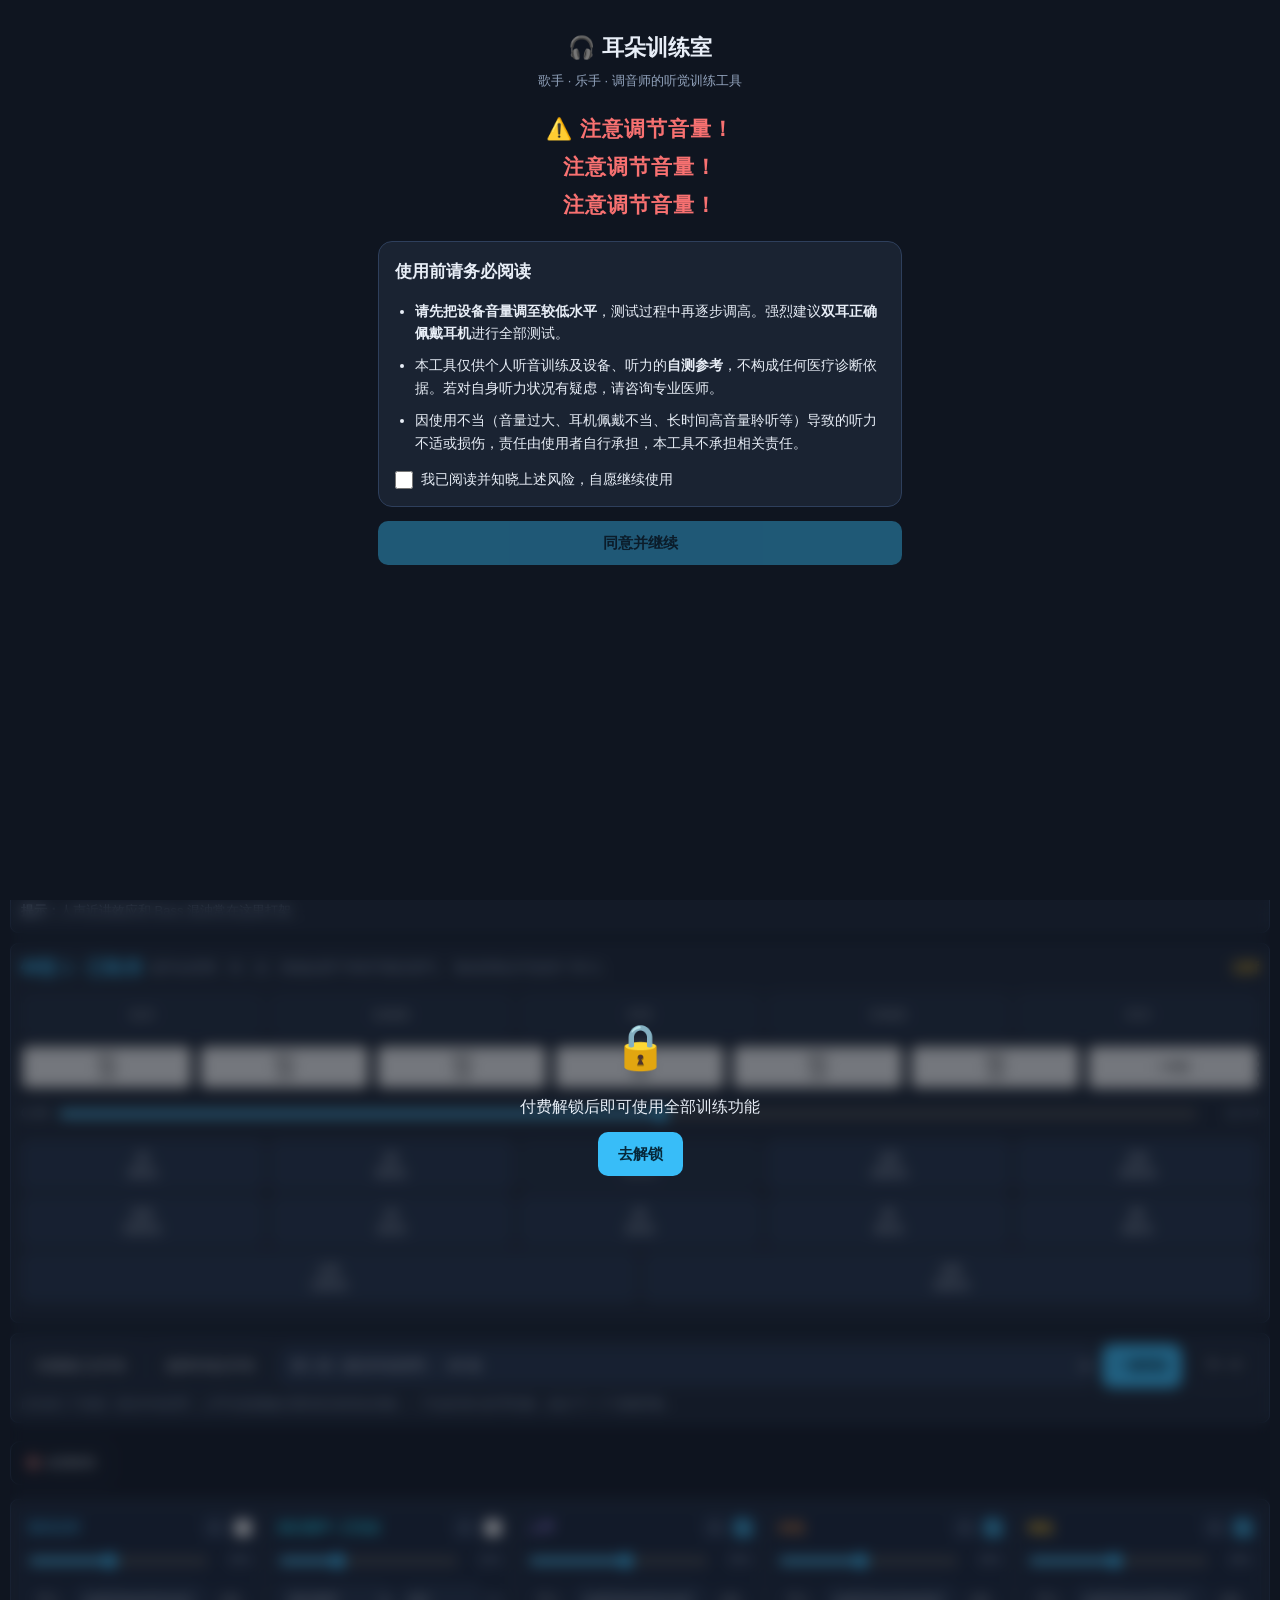
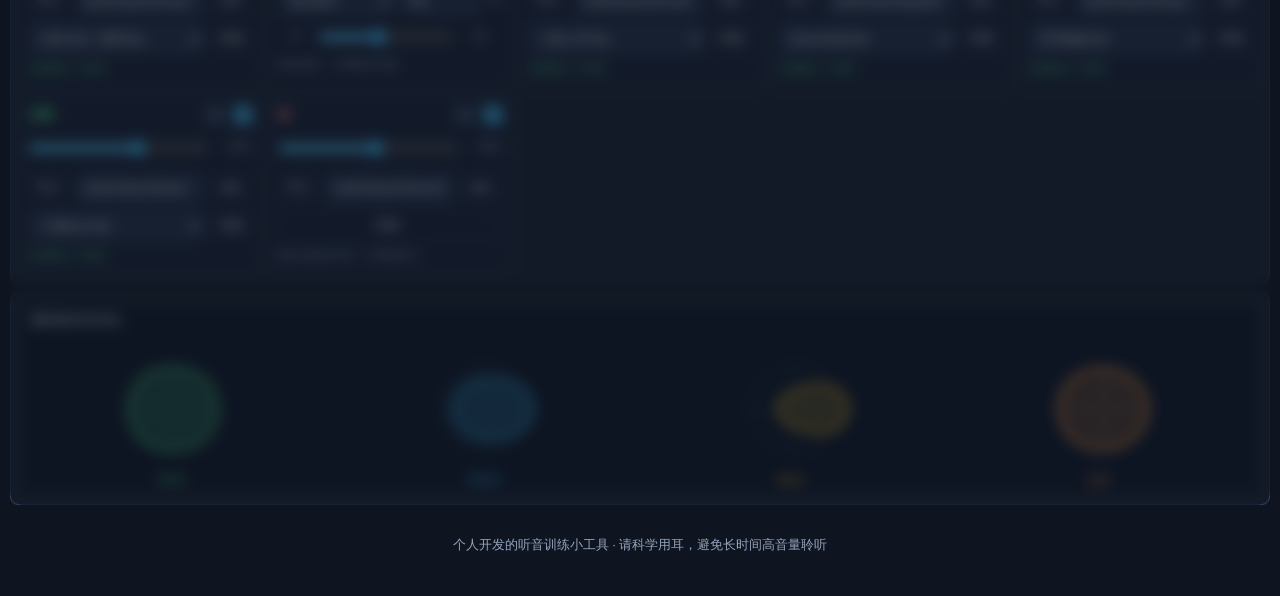
==== index.html @ 1450238a "Prepare static GitHub Pages deployment" ====
<!DOCTYPE html>
<html lang="zh-CN">
<head>
<meta charset="UTF-8">
<meta name="viewport" content="width=device-width, initial-scale=1.0, viewport-fit=cover">
<title>耳朵训练室 · 听音练耳工具</title>
<style>
/* ============================================================
   样式层
   设计基调：深色调音台风格，移动端优先的响应式布局
   ============================================================ */
:root {
  --bg: #0f1520;
  --card: #1a2332;
  --card-2: #223047;
  --line: #2e3f5c;
  --text: #e8eef7;
  --text-dim: #93a4bd;
  --accent: #38bdf8;
  --accent-dim: #0e7490;
  --warn: #fbbf24;
  --danger: #f87171;
  --ok: #4ade80;
  --radius: 14px;
  --touch: 44px;
}
* { box-sizing: border-box; margin: 0; padding: 0; -webkit-tap-highlight-color: transparent; }
html, body { height: 100%; }
body {
  background: var(--bg);
  color: var(--text);
  font-family: -apple-system, BlinkMacSystemFont, "PingFang SC", "Microsoft YaHei", "Segoe UI", sans-serif;
  line-height: 1.6;
  padding-bottom: env(safe-area-inset-bottom);
}
.container { max-width: 780px; margin: 0 auto; padding: 12px 14px 60px; }

/* ---- 头部 ---- */
header.app-header {
  display: flex; align-items: center; justify-content: space-between;
  gap: 10px; flex-wrap: wrap; padding: 14px 2px 10px;
}
.app-title { font-size: 20px; font-weight: 700; letter-spacing: 1px; }
.app-title small { display: block; font-size: 12px; font-weight: 400; color: var(--text-dim); letter-spacing: 0; }
.badge {
  font-size: 12px; padding: 4px 10px; border-radius: 20px; white-space: nowrap;
  border: 1px solid var(--line); color: var(--text-dim); background: var(--card);
  cursor: pointer;
}
.badge.unlocked { color: var(--ok); border-color: var(--ok); cursor: default; }
.header-tools { display: flex; align-items: center; justify-content: flex-end; gap: 8px; flex-wrap: wrap; }
.zoom-controls {
  display: flex; align-items: center; gap: 4px; padding: 4px;
  border: 1px solid var(--line); border-radius: 10px; background: var(--card);
}
.zoom-controls button.btn.small {
  min-height: 30px; padding: 4px 9px; border-radius: 7px; font-size: 12px;
}
.zoom-controls span {
  min-width: 42px; text-align: center; color: var(--text-dim);
  font-size: 12px; font-variant-numeric: tabular-nums;
}

/* ---- 标签页导航 ---- */
nav.tabs {
  display: flex; gap: 8px; position: sticky; top: 0; z-index: 20;
  background: var(--bg); padding: 8px 0 10px; overflow-x: auto;
}
nav.tabs button {
  flex: 1; min-width: 100px; padding: 10px 8px; font-size: 14px;
  background: var(--card); color: var(--text-dim);
  border: 1px solid var(--line); border-radius: 10px; cursor: pointer;
}
nav.tabs button.active { background: var(--accent-dim); color: #fff; border-color: var(--accent); }

/* ---- 卡片与通用元素 ---- */
section.module { position: relative; display: none; }
section.module.active { display: block; }
.card {
  background: var(--card); border: 1px solid var(--line);
  border-radius: var(--radius); padding: 16px; margin-bottom: 14px;
}
.card h2 { font-size: 17px; margin-bottom: 8px; }
.card h3 { font-size: 14px; color: var(--accent); margin: 12px 0 4px; }
.hint { font-size: 13px; color: var(--text-dim); }
.notice {
  font-size: 13px; color: var(--warn); background: rgba(251,191,36,.08);
  border: 1px solid rgba(251,191,36,.3); border-radius: 10px; padding: 10px 12px; margin-bottom: 12px;
}
button.btn {
  min-height: var(--touch); padding: 12px 20px; font-size: 15px; border-radius: 10px; border: none;
  background: var(--accent-dim); color: #fff; cursor: pointer; touch-action: manipulation;
}
button.btn:disabled { opacity: .4; cursor: not-allowed; }
button.btn.primary { background: var(--accent); color: #06283a; font-weight: 700; }
button.btn.ghost { background: transparent; border: 1px solid var(--line); color: var(--text); }
button.btn.small { padding: 8px 14px; font-size: 13px; }
button.btn.playing { background: var(--danger); color: #fff; }
.row { display: flex; gap: 10px; align-items: center; flex-wrap: wrap; }
.grow { flex: 1; }
input[type=range] { width: 100%; accent-color: var(--accent); height: 32px; }
input[type=number], input[type=text], select {
  background: var(--card-2); color: var(--text); border: 1px solid var(--line);
  border-radius: 8px; padding: 10px 12px; font-size: 16px; width: 100%;
}
label.check { display: flex; align-items: flex-start; gap: 8px; font-size: 14px; cursor: pointer; }
label.check input { width: 18px; height: 18px; margin-top: 3px; accent-color: var(--accent); flex: none; }
.safety-line {
  display: flex; align-items: center; gap: 8px; font-size: 13px; color: var(--warn);
  background: rgba(251,191,36,.07); border-radius: 8px; padding: 8px 10px; margin: 10px 0;
}
.safety-line input { width: 16px; height: 16px; accent-color: var(--warn); flex: none; }
.big-value { font-size: 30px; font-weight: 700; color: var(--accent); font-variant-numeric: tabular-nums; }
canvas { display: block; width: 100%; border-radius: 10px; background: #101827; touch-action: none; }
.stat-grid { display: grid; grid-template-columns: repeat(4, 1fr); gap: 8px; margin-top: 10px; }
.stat-grid > div { background: var(--card-2); border-radius: 8px; padding: 8px 4px; text-align: center; }
.stat-grid b { display: block; font-size: 18px; color: var(--accent); }
.stat-grid span { font-size: 11px; color: var(--text-dim); }
table.result { width: 100%; border-collapse: collapse; margin: 10px 0; font-size: 14px; }
table.result th, table.result td { border: 1px solid var(--line); padding: 8px; text-align: center; }
table.result th { background: var(--card-2); font-weight: 600; }

/* ---- 模块锁定蒙层 ---- */
.lock-overlay {
  position: absolute; inset: 0; z-index: 10; border-radius: var(--radius);
  backdrop-filter: blur(7px); -webkit-backdrop-filter: blur(7px);
  background: rgba(15,21,32,.55);
  display: flex; flex-direction: column; align-items: center; justify-content: center;
  gap: 12px; text-align: center; padding: 20px;
}
.lock-overlay .lock-icon { font-size: 44px; }
section.module.unlocked .lock-overlay { display: none; }

/* ---- 引导流程（免责声明 → 解锁）全屏蒙层 ---- */
#gate {
  position: fixed; inset: 0; z-index: 100; background: var(--bg);
  overflow-y: auto; -webkit-overflow-scrolling: touch;
}
#gate .gate-inner { max-width: 560px; margin: 0 auto; padding: 30px 18px 60px; }
#gate .step { display: none; }
#gate .step.active { display: block; }
.volume-warning {
  font-size: 21px; font-weight: 800; color: var(--danger); text-align: center;
  line-height: 1.8; margin: 18px 0; letter-spacing: 1px;
}
.disclaim-list { font-size: 14px; color: var(--text); padding-left: 20px; margin: 14px 0; }
.disclaim-list li { margin-bottom: 10px; }
.qr-wrap { text-align: center; margin: 14px 0; }
.qr-wrap img { width: 210px; max-width: 70%; border-radius: 12px; border: 1px solid var(--line); }
.price-line { text-align: center; font-size: 17px; margin: 8px 0; }
.price-line b { color: var(--warn); font-size: 24px; }

/* ---- EQ 工具通用控件 ---- */
.band-chips { display: flex; flex-wrap: wrap; gap: 6px; margin: 10px 0; }
.band-chips button {
  flex: 1 0 17%; min-width: 62px; min-height: var(--touch); padding: 9px 4px; font-size: 13px; border-radius: 8px;
  background: var(--card-2); color: var(--text); border: 1px solid var(--line); cursor: pointer;
}
.band-chips button.sel { background: var(--accent); color: #06283a; font-weight: 700; border-color: var(--accent); }
.band-chips button.off { opacity: .56; }
/* 已启用但当前未选中的滤波器：保持醒目（绿色描边 + 圆点），表示"仍在作用中" */
.band-chips button.on {
  border-color: var(--ok);
  color: var(--ok);
  background: rgba(74,222,128,.12);
  font-weight: 700;
  opacity: 1;
}
.band-chips button.on::after { content: ' ●'; font-size: 9px; vertical-align: 2px; }
.dir-chips button.sel { background: var(--warn); border-color: var(--warn); }
.freq-picks {
  display: grid; grid-template-columns: repeat(4, minmax(0, 1fr)); gap: 8px; margin-top: 10px;
}
.freq-picks label {
  display: flex; align-items: center; gap: 6px; min-height: 36px;
  border: 1px solid var(--line); border-radius: 8px; background: var(--card-2);
  padding: 7px 8px; font-size: 13px; cursor: pointer;
}
.freq-picks input { width: 16px; height: 16px; accent-color: var(--accent); flex: none; }
.track-grid { display: grid; grid-template-columns: repeat(2, minmax(0, 1fr)); gap: 10px; margin-top: 10px; }
.track-card {
  border: 1px solid var(--line); border-radius: 8px; padding: 10px;
  background: #172236; min-width: 0;
}
.track-head { display: flex; align-items: center; justify-content: space-between; gap: 8px; margin-bottom: 8px; }
.track-head b { color: var(--accent); }
.track-card label.check { font-size: 13px; }
.track-card .mini { display: grid; grid-template-columns: 74px 1fr 46px; gap: 8px; align-items: center; margin-top: 6px; }
.track-card .mini span { font-size: 12px; color: var(--text-dim); }
.track-card .mini output { font-size: 12px; color: var(--text); text-align: right; }
.track-card .advanced { margin-top: 8px; padding-top: 8px; border-top: 1px solid rgba(255,255,255,.08); }
.track-card select { font-size: 13px; padding: 7px 8px; }
.eq-split { display: grid; grid-template-columns: 1.2fr .8fr; gap: 10px; align-items: stretch; }
.band-info {
  border: 1px solid #314766; border-radius: 8px; padding: 12px;
  background: #172236; min-height: 100%;
}
.band-info h3 { margin-top: 0; }
.band-info p { font-size: 14px; margin-top: 6px; }
.quiz-actions { display: grid; grid-template-columns: repeat(2, 1fr); gap: 8px; margin-top: 10px; }
.answer-grid { display: grid; grid-template-columns: repeat(3, 1fr); gap: 8px; margin-top: 10px; }
.answer-grid button { min-height: 42px; }
.meter-row { display: flex; gap: 8px; align-items: center; margin-top: 8px; }
.meter {
  height: 8px; flex: 1; border-radius: 99px; overflow: hidden;
  background: #111b2b; border: 1px solid var(--line);
}
.meter > span { display: block; width: 0%; height: 100%; background: linear-gradient(90deg,#38bdf8,#4ade80); }
#module-eq.active { display: flex; flex-direction: column; }
#mxGraphCard { order: 1; }
#mxTransportCard { order: 2; }
#mxTracksCard { order: 3; }
#mxGuidePanel { order: 4; }
#mxQuizPanel { order: 5; }
#mxFreePanel { order: 6; }
/* "正在听什么"大状态条 */
.hear-pill {
  text-align: center; font-size: 16px; font-weight: 700;
  padding: 10px 12px; border-radius: 10px; margin: 8px 0 10px;
  background: var(--card-2); border: 1px solid var(--line); color: var(--text-dim);
}
.hear-pill.flat { background: rgba(56,189,248,.14); border-color: #38bdf8; color: #7dd3fc; }
.hear-pill.proc { background: rgba(251,146,60,.16); border-color: #fb923c; color: #fdba74; }
.hear-pill.ans  { background: rgba(74,222,128,.14); border-color: #4ade80; color: #86efac; }
.hear-pill.user { background: rgba(251,191,36,.14); border-color: #fbbf24; color: #fde68a; }
.hear-pill.cut  { background: rgba(167,139,250,.14); border-color: #a78bfa; color: #c4b5fd; }
.feedback-box { border-radius: 10px; padding: 12px; margin-top: 10px; font-size: 14px; display: none; }
.feedback-box.show { display: block; }
.feedback-box.good { background: rgba(74,222,128,.1); border: 1px solid rgba(74,222,128,.4); }
.feedback-box.bad { background: rgba(248,113,113,.1); border: 1px solid rgba(248,113,113,.4); }

/* ---- 极简 EQ 单屏 ---- */
nav.tabs { display: none; }
.container {
  max-width: none;
  padding: 8px 10px 40px;
}
#mxSimple {
  display: grid;
  gap: 10px;
}
.mx-hero {
  min-height: calc(100vh - 104px);
  display: grid;
  grid-template-rows: auto minmax(420px, 1fr);
  gap: 8px;
}
.mx-topbar {
  display: grid;
  grid-template-columns: minmax(150px, 200px) minmax(110px, 150px) auto minmax(170px, 1fr);
  gap: 8px;
  align-items: center;
}
#mxPlayBtn,
#mxEqToggleBtn { width: 100%; }
.mx-safety {
  padding: 8px 10px;
  border: 1px solid var(--line);
  border-radius: 8px;
  background: rgba(251,191,36,.07);
}
.mx-topbar .hear-pill {
  margin: 0;
  min-height: 44px;
  display: flex;
  align-items: center;
  justify-content: center;
}
#mxCanvas {
  height: min(74vh, 720px);
  min-height: 440px;
  border-radius: 8px;
}
.mx-eq-controls,
.mx-batch-import,
.mx-mini-mixer,
.mx-tips,
.mx-directivity-panel {
  border: 1px solid var(--line);
  border-radius: 8px;
  background: var(--card);
  padding: 10px;
}
.mx-control-line {
  display: grid;
  grid-template-columns: auto 1fr auto;
  gap: 10px;
  align-items: center;
}
.mx-control-line b {
  color: var(--accent);
  font-size: 18px;
}
.mx-control-line span {
  color: var(--text-dim);
  font-size: 13px;
}
#mxGainLabel {
  color: var(--warn);
  font-size: 18px;
  font-weight: 800;
  text-align: right;
}
.mx-actions {
  display: grid;
  grid-template-columns: 1fr 1fr minmax(260px, 1.4fr);
  gap: 8px;
  align-items: center;
  margin-top: 8px;
}
.mx-db { margin: 0; }
.mx-filter-tabs {
  display: grid;
  grid-template-columns: repeat(5, minmax(0, 1fr));
  margin: 10px 0 8px;
}
.mx-filter-tabs button {
  min-width: 0;
}
.mx-bell-tabs {
  display: grid;
  grid-template-columns: repeat(7, minmax(0, 1fr));
  gap: 6px;
  margin: 0 0 8px;
}
.mx-bell-tabs button {
  min-width: 0;
  min-height: 36px;
  padding: 6px 4px;
  border-radius: 7px;
  font-size: 12px;
  line-height: 1.2;
}
.mx-bell-tabs button.add {
  border-style: dashed;
}
.mx-batch-import {
  display: grid;
  grid-template-columns: auto auto minmax(180px, 1fr) auto auto;
  gap: 8px;
  align-items: center;
}
.mx-batch-import select {
  min-width: 0;
  height: 38px;
  padding: 6px 8px;
  font-size: 13px;
}
.mx-batch-import .mx-batch-status {
  grid-column: 1 / -1;
  color: var(--text-dim);
  font-size: 12px;
  line-height: 1.35;
  min-height: 16px;
}
.mx-mini-mixer {
  display: grid;
  grid-template-columns: repeat(auto-fit, minmax(230px, 1fr));
  gap: 8px;
  padding: 8px;
}
.mx-mini-track {
  border: 1px solid var(--line);
  border-radius: 8px;
  background: #172236;
  padding: 8px;
}
.mx-mini-track label {
  display: flex;
  justify-content: space-between;
  align-items: center;
  gap: 6px;
  font-size: 13px;
}
.mx-track-head {
  display: flex;
  justify-content: space-between;
  align-items: center;
  gap: 6px;
  font-size: 13px;
}
.mx-track-ctl { display: flex; align-items: center; gap: 6px; }
.mx-solo {
  width: 26px; height: 22px; line-height: 1; font-size: 12px; font-weight: 700;
  border-radius: 6px; border: 1px solid var(--line); background: var(--card-2);
  color: var(--text-dim); cursor: pointer; padding: 0;
}
.mx-solo.on { background: #fbbf24; border-color: #fbbf24; color: #3b2b00; }
.mx-mini-track input[type=checkbox] {
  width: 18px;
  height: 18px;
  accent-color: var(--accent);
}
.mx-mini-track .mini {
  display: grid;
  grid-template-columns: 1fr 38px;
  gap: 6px;
  align-items: center;
  margin-top: 6px;
}
.mx-mini-track output {
  color: var(--text-dim);
  font-size: 12px;
  text-align: right;
}
.mx-track-import {
  display: grid;
  grid-template-columns: auto minmax(0, 1fr) auto;
  gap: 6px;
  align-items: center;
  margin-top: 8px;
}
.mx-track-import .btn.small {
  min-height: 32px;
  padding: 5px 8px;
  border-radius: 7px;
  font-size: 12px;
}
.mx-track-import input[type=text] {
  min-width: 0;
  height: 32px;
  padding: 5px 7px;
  border-radius: 7px;
  font-size: 12px;
}
.mx-track-select-row {
  display: grid;
  grid-template-columns: minmax(0, 1fr) auto;
  gap: 6px;
  margin-top: 6px;
}
.mx-track-select-row select {
  min-width: 0;
  height: 32px;
  padding: 5px 7px;
  border-radius: 7px;
  font-size: 12px;
}
.mx-track-select-row .btn.small {
  min-height: 32px;
  padding: 5px 8px;
  border-radius: 7px;
  font-size: 12px;
}
.mx-generator-controls {
  display: grid;
  grid-template-columns: minmax(0, 1fr) minmax(76px, .7fr) auto;
  gap: 6px;
  align-items: center;
  margin-top: 8px;
}
.mx-generator-controls select,
.mx-generator-controls input[type=number] {
  min-width: 0;
  height: 32px;
  padding: 5px 7px;
  border-radius: 7px;
  font-size: 12px;
}
.mx-generator-controls span {
  color: var(--text-dim);
  font-size: 12px;
}
.mx-generator-slider {
  grid-column: 1 / -1;
  display: grid;
  grid-template-columns: 34px minmax(0, 1fr) 44px;
  gap: 6px;
  align-items: center;
}
.mx-generator-slider input[type=range] {
  height: 28px;
}
.mx-generator-slider span {
  color: var(--text-dim);
  font-size: 11px;
  text-align: center;
}
.mx-track-status {
  margin-top: 6px;
  min-height: 17px;
  color: var(--text-dim);
  font-size: 11px;
  line-height: 1.35;
  white-space: nowrap;
  overflow: hidden;
  text-overflow: ellipsis;
}
.mx-track-status[data-state="ok"] { color: var(--ok); }
.mx-track-status[data-state="warn"] { color: var(--warn); }
.mx-track-status[data-state="bad"] { color: var(--danger); }
.mx-track-status[data-state="loading"] { color: var(--accent); }
.mx-tips h2 {
  font-size: 15px;
  margin-bottom: 4px;
  color: var(--accent);
}
.mx-tips p {
  font-size: 13px;
  color: var(--text-dim);
  margin-top: 4px;
}
#mxDirectivityCanvas {
  height: 190px;
  min-height: 160px;
  border-radius: 8px;
}

/* ---- 左右耳测试大按钮 ---- */
.lr-answer { display: grid; grid-template-columns: 1fr 1fr 1fr; gap: 10px; margin-top: 12px; }
.lr-answer button { padding: 18px 6px; font-size: 16px; }

@media (max-width: 700px) {
  .container {
    max-width: 100%;
    padding: 8px max(10px, env(safe-area-inset-left)) calc(72px + env(safe-area-inset-bottom)) max(10px, env(safe-area-inset-right));
  }
  header.app-header { align-items: flex-start; padding: 8px 0 6px; }
  .app-title { font-size: 18px; line-height: 1.25; letter-spacing: 0; }
  .app-title small { margin-top: 2px; font-size: 11px; }
  .header-tools { gap: 6px; }
  .badge { padding: 6px 9px; font-size: 11px; }
  .zoom-controls { padding: 3px; gap: 3px; }
  .zoom-controls button.btn.small { min-height: 32px; padding: 4px 8px; }
  .zoom-controls span { min-width: 38px; font-size: 11px; }
  nav.tabs {
    margin: 0 -10px 8px;
    padding: 6px 10px 8px;
    gap: 6px;
    scrollbar-width: none;
  }
  nav.tabs::-webkit-scrollbar { display: none; }
  nav.tabs button {
    min-width: 0;
    min-height: 42px;
    padding: 9px 4px;
    border-radius: 8px;
    font-size: 13px;
  }
  .card {
    padding: 12px;
    margin-bottom: 10px;
    border-radius: 10px;
  }
  .card h2 { font-size: 16px; }
  .card h3 { font-size: 13px; }
  .hint { font-size: 12.5px; }
  .row { gap: 8px; }
  .grow { min-width: 0; }
  button.btn { min-height: 46px; padding: 11px 12px; border-radius: 9px; }
  button.btn.small { min-height: 42px; padding: 9px 10px; }
  .band-chips {
    display: grid;
    grid-template-columns: repeat(3, minmax(0, 1fr));
    gap: 6px;
  }
  .band-chips button {
    min-width: 0;
    min-height: 44px;
    padding: 8px 4px;
    font-size: 12px;
    line-height: 1.25;
  }
  #mxGraphCard { padding: 10px; }
  #mxGraphCard .eq-split {
    grid-template-columns: 1fr;
    gap: 8px;
  }
  #mxGraphCard canvas {
    height: 238px;
    border-radius: 8px;
  }
  #mxFilterType {
    flex-basis: 100%;
    width: 100%;
    grid-template-columns: repeat(2, minmax(0, 1fr));
    margin-top: 4px !important;
  }
  #mxFilterType button:first-child { grid-column: span 2; }
  #mxFilterFreq,
  #mxFilterGain {
    flex: 1 1 calc(100% - 88px);
    min-width: 0;
  }
  #mxFilterFreqLabel,
  #mxFilterGainLabel {
    width: 54px !important;
  }
  #mxAuditionBtn {
    flex: 1 1 100%;
    width: 100%;
    margin-top: 2px;
  }
  #mxBandChips {
    grid-template-columns: repeat(3, minmax(0, 1fr));
  }
  #mxBandChips button {
    min-height: 48px;
  }
  .band-info {
    padding: 10px;
    border-radius: 8px;
  }
  .band-info p { font-size: 13px; }
  #mxMode { grid-template-columns: repeat(3, minmax(0, 1fr)); }
  #mxLevel { grid-template-columns: 1fr; }
  #mxDbSteps { grid-template-columns: repeat(4, minmax(0, 1fr)); }
  #mxPlayBtn {
    flex: 1 1 100%;
    width: 100%;
  }
  #mxStopBtn,
  #mxBypassBtn,
  #mxPinkBtn {
    flex: 1 1 calc(33.333% - 6px);
    min-width: 0;
    padding-left: 4px;
    padding-right: 4px;
    font-size: 13px;
  }
  #mxUploadMusicBtn,
  #mxUploadStemsBtn {
    flex: 1 1 calc(50% - 4px);
    min-width: 0;
    padding-left: 8px;
    padding-right: 8px;
  }
  #mxTracksCard .row {
    display: grid;
    grid-template-columns: repeat(3, minmax(0, 1fr));
  }
  #mxTracksCard .row .btn {
    width: 100%;
    min-width: 0;
    padding-left: 6px;
    padding-right: 6px;
  }
  .track-grid,
  #mxTrackControls {
    display: grid;
    grid-template-columns: 1fr;
    gap: 8px;
  }
  .track-card { padding: 9px; border-radius: 8px; }
  .track-head { align-items: flex-start; }
  .track-card .mini {
    grid-template-columns: 62px minmax(0, 1fr) 42px;
    gap: 6px;
  }
  .freq-picks {
    grid-template-columns: repeat(3, minmax(0, 1fr));
    gap: 6px;
  }
  .freq-picks label {
    min-height: 42px;
    padding: 7px 6px;
    font-size: 12px;
  }
  .quiz-actions,
  .answer-grid {
    grid-template-columns: repeat(2, minmax(0, 1fr));
    gap: 8px;
  }
  .answer-grid button { min-height: 44px; padding-left: 4px; padding-right: 4px; }
  .stat-grid { grid-template-columns: repeat(2, 1fr); }
}

@media (max-width: 480px) {
  .app-title { font-size: 17px; }
  .freq-picks { grid-template-columns: repeat(2, minmax(0, 1fr)); }
  #mxBandChips { grid-template-columns: repeat(3, minmax(0, 1fr)); }
  .answer-grid { grid-template-columns: repeat(3, minmax(0, 1fr)); }
  .quiz-actions { grid-template-columns: repeat(2, minmax(0, 1fr)); }
  .lr-answer { grid-template-columns: 1fr; }
}

@media (max-width: 360px) {
  .container { padding-left: 8px; padding-right: 8px; }
  nav.tabs { margin-left: -8px; margin-right: -8px; padding-left: 8px; padding-right: 8px; }
  .card { padding: 10px; }
  #mxMode,
  #mxDbSteps,
  #mxBandChips,
  .answer-grid {
    grid-template-columns: repeat(2, minmax(0, 1fr));
  }
  #mxTracksCard .row,
  .quiz-actions {
    grid-template-columns: 1fr;
  }
  #mxStopBtn,
  #mxBypassBtn,
  #mxPinkBtn,
  #mxUploadMusicBtn,
  #mxUploadStemsBtn {
    flex-basis: 100%;
  }
}
</style>
</head>
<body>

<!-- ============================================================
     引导流程蒙层：第一步免责声明 → 第二步付费解锁
     ============================================================ -->
<div id="gate">
  <div class="gate-inner">

    <!-- 第 1 步：免责声明（所有人首次打开必读） -->
    <div class="step active" id="gateStepDisclaimer">
      <h1 style="font-size:22px;text-align:center;margin-bottom:6px;">🎧 耳朵训练室</h1>
      <p class="hint" style="text-align:center;">歌手 · 乐手 · 调音师的听觉训练工具</p>
      <div class="volume-warning">
        ⚠️ 注意调节音量！<br>注意调节音量！<br>注意调节音量！
      </div>
      <div class="card">
        <h2>使用前请务必阅读</h2>
        <ul class="disclaim-list">
          <li><b>请先把设备音量调至较低水平</b>，测试过程中再逐步调高。强烈建议<b>双耳正确佩戴耳机</b>进行全部测试。</li>
          <li>本工具仅供个人听音训练及设备、听力的<b>自测参考</b>，不构成任何医疗诊断依据。若对自身听力状况有疑虑，请咨询专业医师。</li>
          <li>因使用不当（音量过大、耳机佩戴不当、长时间高音量聆听等）导致的听力不适或损伤，责任由使用者自行承担，本工具不承担相关责任。</li>
        </ul>
        <label class="check">
          <input type="checkbox" id="agreeCheck">
          <span>我已阅读并知晓上述风险，自愿继续使用</span>
        </label>
      </div>
      <button class="btn primary" id="agreeBtn" disabled style="width:100%;">同意并继续</button>
    </div>

    <!-- 第 2 步：付费解锁 / 输入解锁码 -->
    <div class="step" id="gateStepUnlock">
      <h1 style="font-size:20px;text-align:center;margin:6px 0 14px;">解锁全部功能</h1>
      <div class="card">
        <p style="font-size:14px;">
          你好！这是一个<b>个人开发的小工具</b>，不是商业公司产品。
          价格为<b>一次性买断</b>，付一次即可永久使用，没有订阅、没有内购。
        </p>
        <div class="qr-wrap"><img id="qrImg" alt="收款二维码"></div>
        <p class="price-line" id="priceLine">买断价：<b>--</b> 元，永久解锁全部功能</p>
        <p class="hint" id="contactLine" style="text-align:center;"></p>
        <p class="hint" style="margin-top:10px;">
          小提示：由于这是纯网页工具，无法自动确认到账，解锁码需要<b>人工发放</b>，
          可能要等一小会儿，请耐心～ 收到解锁码后在下方输入即可。
          解锁状态保存在当前浏览器中，同一设备无需重复输入。
        </p>
      </div>
      <div class="card">
        <h2>输入解锁码</h2>
        <div class="row" style="margin-top:8px;">
          <input type="text" id="unlockInput" class="grow" placeholder="请输入解锁码"
                 autocomplete="off" autocapitalize="characters">
          <button class="btn primary" id="unlockBtn">解锁</button>
        </div>
        <p class="hint" id="unlockMsg" style="margin-top:8px;"></p>
      </div>
      <button class="btn ghost" id="previewBtn" style="width:100%;">先逛逛（功能预览模式）</button>
    </div>

  </div>
</div>

<!-- ============================================================
     主界面
     ============================================================ -->
<div class="container">
  <header class="app-header">
    <div class="app-title">🎧 耳朵训练室<small>EQ 频段提升 / 衰减训练</small></div>
    <div class="header-tools">
      <div class="zoom-controls" aria-label="页面缩放">
        <button class="btn ghost small" id="pageZoomOut" type="button" title="缩小页面">-</button>
        <span id="pageZoomLabel">100%</span>
        <button class="btn ghost small" id="pageZoomIn" type="button" title="放大页面">+</button>
        <button class="btn ghost small" id="pageZoomReset" type="button" title="恢复 100%">1:1</button>
      </div>
      <span class="badge" id="lockBadge">🔒 未解锁</span>
    </div>
  </header>

  <nav class="tabs">
    <button data-tab="eq" class="active">EQ 训练器</button>
    <button data-tab="tone">频率发声器</button>
    <button data-tab="lr">左右耳平衡</button>
  </nav>

  <!-- ================= 模块一：频率发声器 ================= -->
  <section class="module" id="module-tone">
    <div class="lock-overlay">
      <div class="lock-icon">🔒</div>
      <p>付费解锁后即可使用全部训练功能</p>
      <button class="btn primary unlock-jump">去解锁</button>
    </div>

    <div class="card">
      <h2>频率发声器 · 听力 / 设备自测</h2>
      <p class="notice">
        如果你听不到某个频率：可能是设备（耳机 / 音箱）频响范围的限制，
        也可能是个人听力的自然衰减（尤其是高频），这是常见现象，
        不代表设备损坏或听力异常。建议更换设备交叉验证。
      </p>
      <div style="text-align:center;margin:6px 0 2px;">
        <span class="big-value" id="toneFreqDisplay">440</span>
        <span style="color:var(--text-dim);">Hz</span>
      </div>
      <canvas id="toneWave" height="90"></canvas>
      <input type="range" id="toneSlider" min="0" max="1000" step="1" aria-label="频率滑块">
      <div class="row">
        <input type="number" id="toneInput" min="20" max="20000" step="1" value="440"
               class="grow" inputmode="numeric" aria-label="频率数值">
        <span class="hint">Hz（20 - 20000）</span>
      </div>
      <div class="row" style="margin-top:12px;">
        <span class="hint" style="flex:none;">音量</span>
        <input type="range" id="toneVolume" min="0" max="100" value="30" class="grow" aria-label="音量">
        <span class="hint" id="toneVolLabel" style="flex:none;width:42px;text-align:right;">30%</span>
      </div>
      <p class="hint">建议从低音量开始，逐步调高。极低 / 极高频率下请格外小心音量。</p>
      <div class="safety-line">
        <input type="checkbox" id="toneSafety">
        <span>我已将音量调低，知晓大音量与极端频率可能刺耳 / 伤听力</span>
      </div>
      <button class="btn primary" id="tonePlayBtn" disabled style="width:100%;">▶ 播放</button>
    </div>

    <div class="card" id="toneKnowledge">
      <h2 id="tkTitle">频段小知识</h2>
      <p class="hint" id="tkRange"></p>
      <h3>📡 传播 / 指向性特点</h3><p id="tkProp" style="font-size:14px;"></p>
      <h3>🎚️ 调音 / 演出实战贴士</h3><p id="tkTip" style="font-size:14px;"></p>
      <h3>👂 人耳生理小知识</h3><p id="tkEar" style="font-size:14px;"></p>
    </div>
  </section>

  <!-- ================= 模块二：EQ 训练 ================= -->
  <section class="module active" id="module-eq">
    <div class="lock-overlay">
      <div class="lock-icon">🔒</div>
      <p>付费解锁后即可使用全部训练功能</p>
      <button class="btn primary unlock-jump">去解锁</button>
    </div>

    <div id="mxSimple">
      <div class="mx-hero">
        <div class="mx-topbar">
          <button class="btn primary" id="mxPlayBtn">播放 / 暂停</button>
          <button class="btn ghost" id="mxEqToggleBtn">EQ 取消</button>
          <div class="mx-safety">
            <label class="check"><input type="checkbox" id="mxSafety"><span>我已调低音量到合适位置</span></label>
          </div>
          <div class="hear-pill" id="mxNowHearing">未播放</div>
        </div>
        <canvas id="mxCanvas" height="620"></canvas>
        <div class="mx-tips">
          <h2>Tips</h2>
          <p id="mxBandRole"></p>
          <p id="mxBandPhysics"></p>
          <p id="mxBandUse"></p>
        </div>
      </div>

      <div class="mx-eq-controls">
        <div class="mx-control-line">
          <b id="mxBandTitle">105Hz</b>
          <span id="mxBandTone">拖动图上的控制点；或点击滤波器 / 频段选项卡。</span>
          <span id="mxGainLabel">0dB</span>
        </div>
        <div class="band-chips mx-filter-tabs" id="mxFilterTabs">
          <button data-filter="highpass">低切</button>
          <button data-filter="lowshelf">低搁架</button>
          <button data-filter="bell" class="sel">钟型</button>
          <button data-filter="highshelf">高搁架</button>
          <button data-filter="lowpass">高切</button>
        </div>
        <div class="mx-bell-tabs" id="mxBellTabs"></div>
        <div class="row" id="mxBellQRow" style="margin:6px 0 2px;">
          <span class="hint" style="flex:none;">Q 值</span>
          <input type="range" id="mxBellQ" min="0" max="100" step="1" class="grow" aria-label="钟型 Q 值">
          <span class="hint" id="mxBellQLabel" style="flex:none;width:52px;text-align:right;">Q 1.9</span>
        </div>
        <div class="band-chips" id="mxBandChips"></div>
      </div>

      <div class="mx-batch-import">
        <button class="btn ghost small" id="mxBatchScan" type="button">扫描端口文件夹</button>
        <button class="btn ghost small" id="mxBatchPickFolder" type="button">选择本地文件夹</button>
        <input id="mxBatchFolderInput" type="file" webkitdirectory directory multiple hidden>
        <select id="mxBatchSongSelect" aria-label="批量换歌选择">
          <option value="">未扫描</option>
        </select>
        <button class="btn primary small" id="mxBatchLoad" type="button">一键替换</button>
        <button class="btn ghost small" id="mxBatchNext" type="button">下一个</button>
        <div class="mx-batch-status" id="mxBatchStatus">扫描后按文件名排序分组，人声 / 吉他 / 键盘 / 贝斯 / 鼓 五轨同步切换；下拉直接选“第几首”即换。也支持同名、同编号匹配。</div>
      </div>

      <div class="row" style="margin:8px 0 4px;">
        <button class="btn ghost small" id="mxMuteAll" type="button">🔇 全部静音</button>
        <button class="btn ghost small" id="mxSoloClear" type="button" style="display:none;">取消独奏</button>
        <span class="hint grow" id="mxMixGlobalHint"></span>
      </div>
      <div class="mx-mini-mixer" id="mxTrackMix"></div>

      <div class="mx-directivity-panel">
        <canvas id="mxDirectivityCanvas" height="190"></canvas>
      </div>
    </div>

  </section>

  <!-- ================= 模块三：左右耳听力平衡测试 ================= -->
  <section class="module" id="module-lr">
    <div class="lock-overlay">
      <div class="lock-icon">🔒</div>
      <p>付费解锁后即可使用全部训练功能</p>
      <button class="btn primary unlock-jump">去解锁</button>
    </div>

    <div class="card">
      <h2>左右耳听力平衡测试</h2>
      <p class="notice">
        ⚠️ 本测试<b>必须双耳佩戴耳机</b>，且请确认耳机左右佩戴正确。开始前请把音量调低。
      </p>
      <p class="hint">
        测试方式：在低 / 中 / 高三个频率（250Hz、1kHz、4kHz）下，每一轮会先后播放<b>两声提示音——
        第一声在左耳、第二声在右耳</b>，两声音量不同。差值从明显开始逐步缩小，
        记录你能察觉出差异的最小音量差。
      </p>
      <div class="row" style="margin-top:10px;">
        <span class="hint" style="flex:none;">音量</span>
        <input type="range" id="lrVolume" min="0" max="100" value="30" class="grow" aria-label="音量">
        <span class="hint" id="lrVolLabel" style="flex:none;width:42px;text-align:right;">30%</span>
      </div>
      <div class="safety-line">
        <input type="checkbox" id="lrSafety">
        <span>我已佩戴好耳机并调低音量</span>
      </div>
      <button class="btn primary" id="lrStartBtn" disabled style="width:100%;">开始测试</button>
    </div>

    <!-- 测试进行中 -->
    <div class="card" id="lrTestCard" style="display:none;">
      <h2 id="lrProgress">测试中</h2>
      <p class="hint" id="lrTrialInfo"></p>
      <p class="hint" style="text-align:center;">🔊 每轮两声提示音：第一声在<b>左耳</b>，第二声在<b>右耳</b></p>
      <div style="text-align:center;margin:14px 0;">
        <button class="btn ghost" id="lrReplayBtn">🔊 重听一次</button>
      </div>
      <p style="text-align:center;font-size:15px;">哪一声听起来更响？</p>
      <div class="lr-answer">
        <button class="btn" data-ans="L">◀ 第一声<br>（左耳）响</button>
        <button class="btn ghost" data-ans="0">听不出差别</button>
        <button class="btn" data-ans="R">第二声<br>（右耳）响 ▶</button>
      </div>
    </div>

    <!-- 结果总结 -->
    <div class="card" id="lrResultCard" style="display:none;">
      <h2>📋 测试结果总结</h2>
      <table class="result">
        <thead><tr><th>测试频率</th><th>可察觉的最小差值</th><th>正确率</th><th>参考评价</th></tr></thead>
        <tbody id="lrResultBody"></tbody>
      </table>
      <p class="hint" id="lrResultSummary"></p>
      <p class="notice" style="margin-top:12px;">
        本测试结果可能在一定程度上反映您的听力状况，但也可能受耳机左右声道不均衡、
        佩戴不正、环境噪音等设备与环境因素影响，<b>仅供参考，不作为听力健康的诊断依据</b>。
        如有疑虑，建议咨询专业医师或使用专业听力检测设备确认。
      </p>
      <button class="btn primary" id="lrRestartBtn" style="width:100%;">重新测试</button>
    </div>
  </section>

  <footer style="text-align:center;margin-top:30px;">
    <p class="hint">个人开发的听音训练小工具 · 请科学用耳，避免长时间高音量聆听</p>
  </footer>
</div>

<script>
'use strict';
/* ============================================================
   ①【可配置区】—— 日常维护只需要改这里
   ============================================================ */

// 解锁码：人工确认收款后发给用户的固定字符串（区分大小写，输入时会自动去掉首尾空格）
const UNLOCK_CODE = 'EAR-2026-UNLOCK';

// 付费总开关：false = 暂时关闭付费环节，所有人免费直接使用（免责声明仍会显示）；
// 将来要恢复收费，把它改回 true 即可，其他代码不用动。
const PAYMENT_ENABLED = false;

const APP_CONFIG = {
  // 价格与联系方式配置文件（价格数字、联系方式请改 json，不要改代码）
  PRICE_CONFIG_URL: 'assets/payment/price-config.json',
  QRCODE_URL: 'assets/payment/qrcode.png',

  // 当 json 读取失败（例如直接双击 html 以 file:// 打开）时的兜底显示值
  PRICE_FALLBACK: {
    price: 3, currencySymbol: '¥',
    note: '买断制解锁，一次付费永久使用',
    contact: '付款后请截图联系微信 / 邮箱：请在 price-config.json 中填写联系方式',
  },

  // localStorage 键名（改了会导致老用户解锁状态失效，一般不要动）
  LS_DISCLAIMER: 'earTrainer.disclaimerAccepted.v1',
  LS_UNLOCKED:   'earTrainer.unlocked.v1',
  LS_PAGE_ZOOM:  'earTrainer.pageZoom.v1',
};

// 新 EQ 训练频段。波长按 20°C 空气中约 343m/s 计算。
const EQ_BANDS = [
  { freq: 30, tag: '30', group: 'sub', role: '次低频下潜与房间能量，更多是体感而不是清晰音高。', tone: '提升会让底鼓/合成低频更沉、更压迫；衰减会减少轰头和系统负担。', use: '只在耳机/音箱能稳定回放时训练。真实混音中常用高通清掉非低音乐器的 30Hz 以下。', def: false },
  { freq: 60, tag: '60', group: 'sub', role: '底鼓拳头、Bass 基频和舞台低频冲击的核心。', tone: '提升更厚重、更有地板震动；衰减会变轻、低频更紧。', use: '小房间容易驻波，听到忽大忽小时不要急着归因于 EQ。', def: false },
  { freq: 105, tag: '105', group: 'low', role: 'Bass 主体、人声胸腔、鼓组低频肉感。', tone: '提升会变厚、闷、近；衰减会更干净但可能没底气。', use: '人声近讲效应和 Bass 混浊常在这里打架。', def: true },
  { freq: 180, tag: '180', group: 'low', role: '温暖度和低中频支撑，决定声音是否有身体。', tone: '提升更暖更满；衰减会更轻、更清爽。', use: '吉他、键盘、人声同时堆积时，这里容易让混音变糊。', def: true },
  { freq: 250, tag: '250', group: 'lowmid', role: '低中频浑浊区，也是很多乐器箱体共鸣的入口。', tone: '提升会糊、厚、鼻塞；衰减会立刻通透。', use: '清理混音时常先扫 180-300Hz。', def: true },
  { freq: 500, tag: '500', group: 'mid', role: '箱体声、纸盒感、鼻音和中频密度。', tone: '提升像对着箱子说话；衰减会更开阔但过多会空。', use: '鼓、吉他、人声都可能在这里出现“盒子味”。', def: true },
  { freq: 1000, tag: '1K', group: 'mid', role: '中频骨架、电话感和音高可辨识度。', tone: '提升会硬、直、喇叭味；衰减会柔和但可能后退。', use: '1k 是判断“中频是否顶脸”的锚点。', def: true },
  { freq: 2000, tag: '2K', group: 'presence', role: '存在感、咬字、拨弦和敲击的前沿。', tone: '提升更贴脸、更冲；衰减会温和但可能含糊。', use: '人声能不能穿出来，常和 2k 附近有关。', def: true },
  { freq: 4000, tag: '4K', group: 'presence', role: '人耳高敏区，清晰度、刺耳和疲劳感核心。', tone: '提升会亮、锐、刺；衰减会顺耳但可能失去攻击性。', use: '现场反馈、刺耳吉他和齿音前缘常先查这里。', def: true },
  { freq: 8000, tag: '8K', group: 'high', role: '齿音、镲片亮度、空气边缘。', tone: '提升会嘶、亮、毛；衰减会更稳但细节减少。', use: 'De-esser 常在 6-9k 工作。', def: true },
  { freq: 12000, tag: '12K', group: 'air', role: '空气感、光泽、呼吸声和高频泛音。', tone: '提升更通透、更飘；衰减像盖了一层布。', use: '处理时要小心，不要把噪声和齿音一起放大。', def: true },
  { freq: 16000, tag: '16K', group: 'air', role: '极高频空气和设备解析力测试。', tone: '提升更多是亮边和噪声感；衰减会让空间感收窄。', use: '很多成人或设备对 16k 以上不敏感，训练时可选开关。', def: false },
];

const AUDIO_FILES = [
  { id: 'music-1', name: '音乐文件', color: '#38bdf8', gain: 0.45, on: false, source: 'file', url: 'audio/imports/music-1/Come Around Me - Justin Bieber.flac', importPath: 'audio/imports/music-1/' },
  { id: 'music-2', name: '粉红噪声 / 正弦波', color: '#22d3ee', gain: 0.32, on: false, source: 'generator', generatorMode: 'pink', sineFreq: 440 },
];

const EQ_TRACKS = [
  ...AUDIO_FILES,
  // 默认分轨音源：随网页一并部署，直接指向 imports 里的文件（importPath 扫描优先，url 为直连兜底）
  { id: 'vocal', name: '人声', color: '#a78bfa', gain: 0.55, on: true, source: 'file', url: 'audio/imports/vocal/小新人声.flac', importPath: 'audio/imports/vocal/' },
  { id: 'guitar', name: '吉他', color: '#fb923c', gain: 0.46, on: true, source: 'file', url: 'audio/imports/guitar/Eason吉他.flac', importPath: 'audio/imports/guitar/' },
  { id: 'keys', name: '键盘', color: '#fbbf24', gain: 0.48, on: true, source: 'file', url: 'audio/imports/keys/军哥键盘.flac', importPath: 'audio/imports/keys/' },
  { id: 'bass', name: '贝斯', color: '#4ade80', gain: 0.62, on: true, source: 'file', url: 'audio/imports/bass/小源bass.flac', importPath: 'audio/imports/bass/' },
  // 鼓：暂无默认素材（文件夹为空则静音，不影响其他轨播放）；放入文件后扫描即可用
  { id: 'drums', name: '鼓', color: '#f87171', gain: 0.55, on: true, source: 'file', importPath: 'audio/imports/drums/' },
];

/* ============================================================
   ②【频段知识库】—— 文案数据，随当前频率切换显示，可自由修改
   ============================================================ */
const FREQ_KNOWLEDGE = [
  {
    min: 20, max: 60, title: '次低频（20 - 60Hz）',
    prop: '波长极长（20Hz 约 17 米），几乎完全无指向性，能绕过障碍物并穿透墙体。更多是"体感震动"而非清晰音高，需要大尺寸单元和足够功率才能有效还原。',
    tip: '现场调音时这一段极易与房间驻波纠缠，轰头又浑浊；多数人声、吉他类通道可直接用高通滤波（HPF）切掉 40Hz 以下，只给底鼓、贝斯和合成器保留。小型耳机基本无法真实回放这一段。',
    ear: '人耳对次低频最不敏感（参考等响曲线），需要很大声压级才能"听到"，且更多靠身体感知。听不到 30Hz 以下非常正常，绝大多数耳机也放不出来。',
  },
  {
    min: 60, max: 250, title: '低频（60 - 250Hz）',
    prop: '指向性仍然很弱，接近全指向，在房间内容易形成驻波（某些位置轰、某些位置空）。这一段决定音乐的"厚度"和"力量感"。',
    tip: '底鼓的"拳头感"约在 60-100Hz，贝斯基频、人声胸腔共鸣约在 100-250Hz。200-250Hz 堆积过多会"浑浊发闷"，是缩混里最常做衰减的区域之一。',
    ear: '人耳对低频的音高分辨能力较弱，很难分辨相邻的低音音符。低频听感受聆听位置影响极大，换个位置听感就可能大不相同。',
  },
  {
    min: 250, max: 2000, title: '中频（250Hz - 2kHz）',
    prop: '指向性开始逐渐增强。这是人声与绝大多数乐器基频所在的核心区域，能量最集中，信息量最大。',
    tip: '300-500Hz 过多会"箱子味"发闷，1kHz 附近过多会"喇叭味"发冲。人声清晰度的骨架就在这一段——调音时先把中频理顺，再谈两端。',
    ear: '人耳语言识别主要依赖中频，电话听筒只传 300Hz-3.4kHz 也能听懂讲话就是这个原因。这一段的听力通常最稳定，随年龄衰减最慢。',
  },
  {
    min: 2000, max: 6000, title: '中高频（2k - 6kHz）',
    prop: '指向性明显增强，衰减受障碍物影响开始变大。这一段是"清晰度"和"存在感"的关键，也是人耳最敏感的区域。',
    tip: '3-4kHz 提升能让人声"跳出来"，但过量会刺耳、听感疲劳；齿音（S 音）常在 4-8kHz，处理刺耳先查这一段。现场啸叫也高发于此，拉反馈时优先排查。',
    ear: '人耳外耳道共振恰好落在 3-4kHz 附近，因此这一段最灵敏、也最容易被大音量损伤——噪声性听力损失常最先出现在 4kHz 附近（听力图上的"4k 凹陷"）。',
  },
  {
    min: 6000, max: 12000, title: '高频（6k - 12kHz）',
    prop: '指向性很强，像手电筒光束一样直射，容易被人体、障碍物遮挡吸收，空气湿度对其传播衰减也有影响。',
    tip: '这一段决定"空气感"和"光泽度"：镲片、弦乐泛音、人声气声都在这里。提升过度会"发毛发脆"，衰减过度则"蒙一层布"。齿音消除器（De-esser）常工作在 6-9kHz。',
    ear: '高频是随年龄衰减最明显的区域。长期大音量用耳（尤其入耳式耳机）会加速这一段的退化，听不清高频细节时请先降低音量、缩短聆听时间。',
  },
  {
    min: 12000, max: 20001, title: '极高频（12k - 20kHz）',
    prop: '指向性极强、衰减极快，稍微偏离音箱轴线或隔一点障碍就明显变弱。对音乐主要贡献"空间感、开阔感"等微妙泛音信息。',
    tip: '这一段"宁缺毋滥"：轻微提升可增加通透感，过量会放大嘶声和数字毛刺。很多监听环境下 16kHz 以上的内容本来就很少，调整时要靠对比而不是想象。',
    ear: '成年人听不到 16kHz 以上非常普遍：儿童可听到接近 20kHz，30 岁左右常降到 16-17kHz，50 岁后普遍在 12-14kHz 附近。这是自然生理现象，不代表听力异常。',
  },
];

/* ============================================================
   ③【音频引擎层】AudioEngine
   统一管理 AudioContext（移动端需用户交互后才能启动，
   iOS Safari 有自动播放限制，这里做了懒创建 + resume 兜底）
   ============================================================ */
const AudioEngine = {
  ctx: null,

  /** 获取（并在需要时创建 / 唤醒）AudioContext，必须在用户手势回调里首次调用 */
  ensure() {
    if (!this.ctx) {
      const AC = window.AudioContext || window.webkitAudioContext;
      this.ctx = new AC();
    }
    if (this.ctx.state === 'suspended') this.ctx.resume();
    return this.ctx;
  },

  /** 解码音频数据（兼容旧版 iOS Safari 的回调式 decodeAudioData） */
  decode(arrayBuffer) {
    const ctx = this.ensure();
    return new Promise((resolve, reject) => {
      const p = ctx.decodeAudioData(arrayBuffer, resolve, reject);
      if (p && typeof p.then === 'function') p.then(resolve, reject);
    });
  },

  /** 平滑设置增益，避免爆音 */
  smooth(param, value, time = 0.03) {
    const ctx = this.ensure();
    param.setTargetAtTime(value, ctx.currentTime, time);
  },
};

// 移动端兜底：首次任意触摸/点击时唤醒 AudioContext，避免"点了没声音"
['touchend', 'pointerdown'].forEach(evt => {
  document.addEventListener(evt, function unlockOnce() {
    try { AudioEngine.ensure(); } catch (e) { /* 忽略 */ }
    document.removeEventListener(evt, unlockOnce);
  }, { once: true, passive: true });
});

// 各模块把自己的"停止播放"函数注册进来，切换标签页时统一停止，互不干扰
const StopRegistry = [];
function stopAllAudio() { StopRegistry.forEach(fn => { try { fn(); } catch (e) {} }); }

/* ------- 小工具 ------- */
const $ = sel => document.querySelector(sel);
const $$ = sel => Array.from(document.querySelectorAll(sel));
const dbToGain = db => Math.pow(10, db / 20);
const fmtFreq = f => f >= 1000 ? (f / 1000).toFixed(f % 1000 === 0 ? 0 : 1) + 'k' : Math.round(f) + '';
function lsGet(k) { try { return localStorage.getItem(k); } catch (e) { return null; } }
function lsSet(k, v) { try { localStorage.setItem(k, v); } catch (e) {} }

const PageZoom = {
  value: 1,
  min: 0.7,
  max: 1.6,
  step: 0.1,

  init() {
    const saved = parseFloat(lsGet(APP_CONFIG.LS_PAGE_ZOOM));
    if (Number.isFinite(saved)) this.value = this.clamp(saved);

    $('#pageZoomOut').addEventListener('click', () => this.set(this.value - this.step));
    $('#pageZoomIn').addEventListener('click', () => this.set(this.value + this.step));
    $('#pageZoomReset').addEventListener('click', () => this.set(1));
    this.apply(false);
  },

  clamp(value) {
    const rounded = Math.round(value * 100) / 100;
    return Math.min(this.max, Math.max(this.min, rounded));
  },

  set(value) {
    this.value = this.clamp(value);
    this.apply(true);
  },

  apply(save) {
    document.body.style.zoom = this.value === 1 ? '' : String(this.value);
    $('#pageZoomLabel').textContent = Math.round(this.value * 100) + '%';
    $('#pageZoomOut').disabled = this.value <= this.min;
    $('#pageZoomIn').disabled = this.value >= this.max;
    if (save) lsSet(APP_CONFIG.LS_PAGE_ZOOM, String(this.value));
    setTimeout(() => window.dispatchEvent(new Event('resize')), 0);
  },
};

/* ============================================================
   ④【付费解锁 & 引导流程层】Gate
   流程：免责声明 → 解锁码 / 预览 → 主界面
   ============================================================ */
const Gate = {
  // 付费开关关闭时视为人人已解锁
  unlocked: !PAYMENT_ENABLED || lsGet(APP_CONFIG.LS_UNLOCKED) === 'yes',
  priceCfg: APP_CONFIG.PRICE_FALLBACK,

  async init() {
    // 动态读取价格配置（价格数字不硬编码在 HTML 里）
    try {
      const res = await fetch(APP_CONFIG.PRICE_CONFIG_URL, { cache: 'no-store' });
      if (res.ok) this.priceCfg = Object.assign({}, APP_CONFIG.PRICE_FALLBACK, await res.json());
    } catch (e) {
      // file:// 直接打开时 fetch 会失败，使用兜底配置
      console.warn('价格配置读取失败，使用默认值', e);
    }
    $('#qrImg').src = APP_CONFIG.QRCODE_URL;
    const sym = this.priceCfg.currencySymbol || '¥';
    $('#priceLine').innerHTML =
      `买断价：<b>${sym}${this.priceCfg.price}</b> 元，永久解锁全部功能<br>` +
      `<span class="hint">${this.priceCfg.note || ''}</span>`;
    $('#contactLine').textContent = this.priceCfg.contact || '';

    // 免责声明勾选
    $('#agreeCheck').addEventListener('change', e => { $('#agreeBtn').disabled = !e.target.checked; });
    $('#agreeBtn').addEventListener('click', () => {
      lsSet(APP_CONFIG.LS_DISCLAIMER, 'yes');
      if (this.unlocked) this.enterApp();
      else this.showStep('gateStepUnlock');
    });

    // 解锁码验证
    const tryUnlock = () => {
      const code = $('#unlockInput').value.trim();
      if (code === UNLOCK_CODE) {
        lsSet(APP_CONFIG.LS_UNLOCKED, 'yes');
        this.unlocked = true;
        $('#unlockMsg').textContent = '✅ 解锁成功！欢迎使用～';
        $('#unlockMsg').style.color = 'var(--ok)';
        setTimeout(() => this.enterApp(), 500);
      } else {
        $('#unlockMsg').textContent = '❌ 解锁码不正确，请检查后重试（注意大小写和空格）。';
        $('#unlockMsg').style.color = 'var(--danger)';
      }
    };
    $('#unlockBtn').addEventListener('click', tryUnlock);
    $('#unlockInput').addEventListener('keydown', e => { if (e.key === 'Enter') tryUnlock(); });

    // 预览模式：进主界面但保持锁定
    $('#previewBtn').addEventListener('click', () => this.enterApp());

    // 各锁定蒙层里的"去解锁"按钮 & 顶部徽章
    $$('.unlock-jump').forEach(b => b.addEventListener('click', () => this.reopenUnlock()));
    $('#lockBadge').addEventListener('click', () => { if (!this.unlocked) this.reopenUnlock(); });

    // 决定初始展示哪一步
    if (lsGet(APP_CONFIG.LS_DISCLAIMER) === 'yes') {
      if (this.unlocked) this.enterApp();
      else this.showStep('gateStepUnlock');
    } // 否则停留在免责声明步骤
  },

  showStep(id) {
    $$('#gate .step').forEach(s => s.classList.remove('active'));
    $('#' + id).classList.add('active');
    $('#gate').style.display = 'block';
    $('#gate').scrollTop = 0;
  },

  reopenUnlock() {
    if (!PAYMENT_ENABLED) return; // 付费关闭时没有解锁页可去
    this.showStep('gateStepUnlock');
  },

  enterApp() {
    $('#gate').style.display = 'none';
    this.applyLockState();
  },

  /** 根据解锁状态刷新界面：蒙层显隐 + 徽章 */
  applyLockState() {
    $$('section.module').forEach(sec => sec.classList.toggle('unlocked', this.unlocked));
    const badge = $('#lockBadge');
    if (!PAYMENT_ENABLED) {
      badge.style.display = 'none'; // 付费关闭期间不显示解锁徽章
      return;
    }
    if (this.unlocked) {
      badge.textContent = '✅ 已解锁';
      badge.classList.add('unlocked');
    } else {
      badge.textContent = '🔒 未解锁 · 点此输入解锁码';
    }
  },
};

/* ============================================================
   ⑤【UI 公共层】标签页切换
   ============================================================ */
$$('nav.tabs button').forEach(btn => {
  btn.addEventListener('click', () => {
    stopAllAudio(); // 切换模块时停止所有声音，模块间互不干扰
    $$('nav.tabs button').forEach(b => b.classList.remove('active'));
    btn.classList.add('active');
    $$('section.module').forEach(s => s.classList.remove('active'));
    $('#module-' + btn.dataset.tab).classList.add('active');
    // 隐藏状态下 canvas 宽度为 0，切换显示后需触发一次重绘
    window.dispatchEvent(new Event('resize'));
  });
});

// 供其他模块跳转标签页使用
function switchToTab(name) {
  const b = $(`nav.tabs button[data-tab="${name}"]`);
  if (b) b.click();
}

/* ============================================================
   ⑥【模块一：频率发声器】ToneModule
   OscillatorNode 正弦波实时发声 + 频段知识卡片
   ============================================================ */
const ToneModule = (() => {
  const SLIDER_MAX = 1000;
  let osc = null, gain = null, playing = false, freq = 440, phase = 0;

  const slider = $('#toneSlider'), input = $('#toneInput'),
        display = $('#toneFreqDisplay'), volSlider = $('#toneVolume'),
        playBtn = $('#tonePlayBtn'), canvas = $('#toneWave');

  // 频率 <-> 滑块位置：对数映射（20Hz - 20000Hz 共 3 个十倍频程）
  const sliderToFreq = v => 20 * Math.pow(1000, v / SLIDER_MAX);
  const freqToSlider = f => SLIDER_MAX * Math.log(f / 20) / Math.log(1000);

  function targetGain() {
    // 0.25 的整体安全系数：即使音量拉满也不至于过响
    return (volSlider.value / 100) * 0.25;
  }

  function setFreq(f, from) {
    freq = Math.min(20000, Math.max(20, Math.round(f)));
    display.textContent = freq;
    if (from !== 'slider') slider.value = freqToSlider(freq);
    if (from !== 'input') input.value = freq;
    if (osc) AudioEngine.smooth(osc.frequency, freq, 0.01);
    updateKnowledge();
  }

  function start() {
    if (!Gate.unlocked) return;
    const ctx = AudioEngine.ensure();
    gain = ctx.createGain();
    gain.gain.value = 0;
    osc = ctx.createOscillator();
    osc.type = 'sine';
    osc.frequency.value = freq;
    osc.connect(gain).connect(ctx.destination);
    osc.start();
    AudioEngine.smooth(gain.gain, targetGain()); // 淡入防爆音
    playing = true;
    playBtn.textContent = '⏹ 停止';
    playBtn.classList.add('playing');
    requestAnimationFrame(drawWave);
  }

  function stop() {
    if (!playing) return;
    playing = false;
    const ctx = AudioEngine.ctx;
    if (gain && ctx) {
      AudioEngine.smooth(gain.gain, 0, 0.02); // 淡出防爆音
      const o = osc, g = gain;
      setTimeout(() => { try { o.stop(); o.disconnect(); g.disconnect(); } catch (e) {} }, 120);
    }
    osc = null; gain = null;
    playBtn.textContent = '▶ 播放';
    playBtn.classList.remove('playing');
  }

  /* 播放中的波形视觉反馈（示意动画，非真实采样） */
  function drawWave() {
    const dpr = window.devicePixelRatio || 1;
    const w = canvas.clientWidth, h = canvas.clientHeight;
    if (canvas.width !== w * dpr) { canvas.width = w * dpr; canvas.height = h * dpr; }
    const c = canvas.getContext('2d');
    c.setTransform(dpr, 0, 0, dpr, 0, 0);
    c.clearRect(0, 0, w, h);
    c.strokeStyle = playing ? '#38bdf8' : '#2e3f5c';
    c.lineWidth = 2;
    c.beginPath();
    // 画面上的可视周期数随频率对数变化，仅作示意
    const cycles = 2 + 10 * (Math.log(freq / 20) / Math.log(1000));
    for (let x = 0; x <= w; x++) {
      const y = h / 2 + Math.sin(phase + (x / w) * cycles * 2 * Math.PI) * (h / 2 - 8) * (playing ? 1 : 0.25);
      x === 0 ? c.moveTo(x, y) : c.lineTo(x, y);
    }
    c.stroke();
    if (playing) { phase += 0.12; requestAnimationFrame(drawWave); }
  }

  /* 频段知识卡片：根据当前频率匹配区间 */
  function updateKnowledge() {
    const k = FREQ_KNOWLEDGE.find(k => freq >= k.min && freq < k.max) || FREQ_KNOWLEDGE[FREQ_KNOWLEDGE.length - 1];
    $('#tkTitle').textContent = '频段小知识 · ' + k.title;
    $('#tkRange').textContent = `当前频率 ${freq} Hz 落在此区间`;
    $('#tkProp').textContent = k.prop;
    $('#tkTip').textContent = k.tip;
    $('#tkEar').textContent = k.ear;
  }

  /* 事件绑定 */
  slider.addEventListener('input', () => setFreq(sliderToFreq(+slider.value), 'slider'));
  input.addEventListener('change', () => setFreq(+input.value || 440, 'input'));
  volSlider.addEventListener('input', () => {
    $('#toneVolLabel').textContent = volSlider.value + '%';
    if (gain) AudioEngine.smooth(gain.gain, targetGain());
  });
  $('#toneSafety').addEventListener('change', e => { playBtn.disabled = !e.target.checked; });
  playBtn.addEventListener('click', () => playing ? stop() : start());

  window.addEventListener('resize', () => { if (!playing) drawWave(); });
  StopRegistry.push(stop);
  setFreq(440);
  drawWave();
  return { stop };
})();

/* ============================================================
   ⑦【模块二：极简 EQ 训练器】MxEqModule
   单屏大 EQ 图 + 默认分轨循环 + 小型分轨 mute / 音量。
   ============================================================ */
const MxEqModule = (() => {
  // （内置合成鼓已移除，原 BPM / 步进调度常量一并清理）
  const SPEED_OF_SOUND = 343;
  const DEFAULT_Q = 1.9;
  const DEFAULT_BELL_GAIN = 31;   // 钟型点亮后的默认提升量（dB）
  // 高低切 4 级串联 = 48dB/oct（8 阶巴特沃斯的各级 Q 值，通带平直无隆起）。
  // 斜率远大于钟型最大提升量，因此被高低切掉的频段无法被其他 EQ 抬回来
  const CUT_STAGE_QS = [0.5098, 0.6013, 0.9000, 2.5629];
  // 钟型 Q 滑杆映射：0.3 - 10 对数分布
  const bellQToSlider = q => Math.round(100 * Math.log(q / 0.3) / Math.log(10 / 0.3));
  const bellSliderToQ = v => +(0.3 * Math.pow(10 / 0.3, v / 100)).toFixed(2);
  const MAX_FREQ = 20000;

  let ctx = null, master = null, analyser = null, rtaData = null, raf = null;
  let playing = false, paused = false, eqEnabled = true, dragging = false;
  const soloIds = new Set();   // 处于独奏的轨道（非空时只有这些轨出声，可多选）
  let allMuted = false;        // 一键全部静音
  let startedAt = 0, pauseOffset = 0;
  let selectedBand = EQ_BANDS[2];
  let selectedFilter = 'bell';
  const filters = {
    highpass:  { label: '低切',   type: 'highpass',  freq: 30,    gain: 0,  q: 0.707, color: '#4ade80', enabled: false },
    lowshelf:  { label: '低搁架', type: 'lowshelf',  freq: 105,   gain: 0,  q: 0.707, color: '#38bdf8', enabled: false, touched: false },
    // 默认不启用（打开页面即纯原声）；点亮后默认 +31dB，一耳朵就能听出该频段的"性格"
    bell:      { label: '钟型 1', shortLabel: '钟1', type: 'peaking', freq: 105, gain: DEFAULT_BELL_GAIN, q: DEFAULT_Q, color: '#fb923c', enabled: false, touched: false },
    bell2:     { label: '钟型 2', shortLabel: '钟2', type: 'peaking', freq: 250, gain: DEFAULT_BELL_GAIN, q: DEFAULT_Q, color: '#f97316', enabled: false, touched: false },
    bell3:     { label: '钟型 3', shortLabel: '钟3', type: 'peaking', freq: 500, gain: DEFAULT_BELL_GAIN, q: DEFAULT_Q, color: '#eab308', enabled: false, touched: false },
    bell4:     { label: '钟型 4', shortLabel: '钟4', type: 'peaking', freq: 1000, gain: DEFAULT_BELL_GAIN, q: DEFAULT_Q, color: '#22c55e', enabled: false, touched: false },
    bell5:     { label: '钟型 5', shortLabel: '钟5', type: 'peaking', freq: 2000, gain: DEFAULT_BELL_GAIN, q: DEFAULT_Q, color: '#38bdf8', enabled: false, touched: false },
    bell6:     { label: '钟型 6', shortLabel: '钟6', type: 'peaking', freq: 4000, gain: DEFAULT_BELL_GAIN, q: DEFAULT_Q, color: '#c084fc', enabled: false, touched: false },
    highshelf: { label: '高搁架', type: 'highshelf', freq: 12000, gain: 0,  q: 0.707, color: '#fbbf24', enabled: false, touched: false },
    lowpass:   { label: '高切',   type: 'lowpass',   freq: 16000, gain: 0,  q: 0.707, color: '#a78bfa', enabled: false },
  };
  const bellIds = ['bell', 'bell2', 'bell3', 'bell4', 'bell5', 'bell6'];

  const trackDefs = EQ_TRACKS.map(t => Object.assign({}, t));
  const trackState = {};
  const trackNodes = {};
  const fileBuffers = {};
  const fileSources = {};
  const generatorSources = {};
  let pinkNoiseBuffer = null;
  const folderCache = {};
  let batchChoices = [];
  const batchTrackIds = ['vocal', 'guitar', 'keys', 'bass', 'drums'];
  const canvas = $('#mxCanvas');
  const directivityCanvas = $('#mxDirectivityCanvas');

  const hzLabel = f => f >= 1000 ? (f / 1000).toFixed(f % 1000 ? 1 : 0) + 'kHz' : Math.round(f) + 'Hz';
  const fmtDb = v => (v > 0 ? '+' : '') + v + 'dB';
  const trackById = id => trackDefs.find(t => t.id === id);
  const trackStatusText = t => t.source === 'generator' ? '粉红噪声，可切换正弦波'
    : '默认扫描文件夹，可单独导入';
  const clampSineFreq = value => Math.max(20, Math.min(20000, +value || 440));
  const sineFreqToSlider = freq => Math.round((Math.log10(clampSineFreq(freq) / 20) / Math.log10(20000 / 20)) * 1000);
  const sineSliderToFreq = value => Math.round(20 * Math.pow(20000 / 20, (+value || 0) / 1000));
  const wavelength = f => SPEED_OF_SOUND / f;
  const FREQ_AXIS = [
    { f: 0, n: 0 },
    { f: 80, n: 0.06 },
    { f: 1000, n: 0.58 },
    { f: 2000, n: 0.68 },
    { f: 4500, n: 0.78 },
    { f: 8000, n: 0.86 },
    { f: 12000, n: 0.93 },
    { f: MAX_FREQ, n: 1 },
  ];
  const FREQ_AXIS_SLOPES = buildAxisSlopes(FREQ_AXIS);
  const xOfFreq = (f, x, w) => x + freqToNorm(f) * w;
  const yOfDb = (db, y, h) => y + h / 2 - (db / 39) * (h / 2 - 14);

  function buildAxisSlopes(points) {
    const delta = [];
    for (let i = 0; i < points.length - 1; i++) {
      delta.push((points[i + 1].n - points[i].n) / (points[i + 1].f - points[i].f));
    }
    const slopes = points.map((_, i) => {
      if (i === 0) return delta[0];
      if (i === points.length - 1) return delta[delta.length - 1];
      return (delta[i - 1] + delta[i]) / 2;
    });
    for (let i = 0; i < delta.length; i++) {
      if (delta[i] === 0) {
        slopes[i] = 0;
        slopes[i + 1] = 0;
        continue;
      }
      const a = slopes[i] / delta[i];
      const b = slopes[i + 1] / delta[i];
      const sum = a * a + b * b;
      if (sum > 9) {
        const tau = 3 / Math.sqrt(sum);
        slopes[i] = tau * a * delta[i];
        slopes[i + 1] = tau * b * delta[i];
      }
    }
    return slopes;
  }

  function axisNormAtSegment(index, freq) {
    const a = FREQ_AXIS[index], b = FREQ_AXIS[index + 1];
    const h = b.f - a.f;
    const t = h === 0 ? 0 : (freq - a.f) / h;
    const t2 = t * t, t3 = t2 * t;
    return (2 * t3 - 3 * t2 + 1) * a.n
      + (t3 - 2 * t2 + t) * h * FREQ_AXIS_SLOPES[index]
      + (-2 * t3 + 3 * t2) * b.n
      + (t3 - t2) * h * FREQ_AXIS_SLOPES[index + 1];
  }

  function freqToNorm(freq) {
    const f = Math.max(0, Math.min(MAX_FREQ, freq));
    for (let i = 0; i < FREQ_AXIS.length - 1; i++) {
      const a = FREQ_AXIS[i], b = FREQ_AXIS[i + 1];
      if (f >= a.f && f <= b.f) {
        return Math.max(0, Math.min(1, axisNormAtSegment(i, f)));
      }
    }
    return 1;
  }

  function normToFreq(norm) {
    const n = Math.max(0, Math.min(1, norm));
    for (let i = 0; i < FREQ_AXIS.length - 1; i++) {
      const a = FREQ_AXIS[i], b = FREQ_AXIS[i + 1];
      if (n >= a.n && n <= b.n) {
        let lo = a.f, hi = b.f;
        for (let j = 0; j < 18; j++) {
          const mid = (lo + hi) / 2;
          if (axisNormAtSegment(i, mid) < n) lo = mid;
          else hi = mid;
        }
        return (lo + hi) / 2;
      }
    }
    return MAX_FREQ;
  }

  trackDefs.forEach(t => {
    trackState[t.id] = {
      enabled: t.on,
      mix: t.gain,
      status: trackStatusText(t),
      statusState: '',
      currentUrl: t.importPath || t.url || '',
      loadedName: '',
      folderFiles: [],
      generatorMode: t.generatorMode || 'pink',
      sineFreq: t.sineFreq || 440,
    };
  });

  function ensureAudio() {
    if (ctx) {
      AudioEngine.ensure();
      return;
    }
    ctx = AudioEngine.ensure();
    master = ctx.createGain();
    master.gain.value = 0.62;
    analyser = ctx.createAnalyser();
    analyser.fftSize = 2048;
    analyser.smoothingTimeConstant = 0.82;
    rtaData = new Uint8Array(analyser.frequencyBinCount);
    master.connect(analyser).connect(ctx.destination);
    trackDefs.forEach(buildTrack);
  }

  function buildTrack(def) {
    const input = ctx.createGain();
    // 高低切各用 CUT_STAGES 级串联（48dB/oct）：斜率远大于钟型最大提升量，
    // 被切掉的频段无法再被其他 EQ 抬回来（高低切优先）
    const hps = CUT_STAGE_QS.map(() => {
      const f = ctx.createBiquadFilter(); f.type = 'highpass'; return f;
    });
    const lps = CUT_STAGE_QS.map(() => {
      const f = ctx.createBiquadFilter(); f.type = 'lowpass'; return f;
    });
    const lowshelf = ctx.createBiquadFilter();
    const bells = bellIds.map(() => ctx.createBiquadFilter());
    const highshelf = ctx.createBiquadFilter();
    const output = ctx.createGain();
    lowshelf.type = 'lowshelf';
    bells.forEach(bell => { bell.type = 'peaking'; });
    highshelf.type = 'highshelf';
    let cursor = input;
    hps.forEach(f => { cursor = cursor.connect(f); });
    cursor = cursor.connect(lowshelf);
    bells.forEach(bell => { cursor = cursor.connect(bell); });
    cursor = cursor.connect(highshelf);
    lps.forEach(f => { cursor = cursor.connect(f); });
    cursor.connect(output).connect(master);
    trackNodes[def.id] = { input, hps, lowshelf, bells, bell: bells[0], highshelf, lps, output };
    applyTrack(def.id);
  }

  function shortSourceName(value) {
    if (!value) return '';
    try {
      const clean = value instanceof File ? value.name : String(value).split('?')[0].split('#')[0];
      return decodeURIComponent(clean.split('/').filter(Boolean).pop() || clean);
    } catch (e) {
      return String(value);
    }
  }

  function escapeHtml(value) {
    return String(value || '').replace(/[&<>"']/g, ch => ({
      '&': '&amp;',
      '<': '&lt;',
      '>': '&gt;',
      '"': '&quot;',
      "'": '&#39;',
    }[ch]));
  }

  const AUDIO_EXT = 'wav|wave|mp3|flac|m4a|aac|ogg|oga|opus|aif|aiff|caf|webm|mp4';
  const AUDIO_EXT_RE = new RegExp(`\\.(${AUDIO_EXT})(?:[?#].*)?$`, 'i');

  function isAudioFileName(name) {
    const clean = (() => {
      try { return decodeURIComponent(String(name || '')).split('?')[0].split('#')[0]; }
      catch (e) { return String(name || '').split('?')[0].split('#')[0]; }
    })();
    return AUDIO_EXT_RE.test(clean);
  }

  function looksLikeFolderUrl(url) {
    const clean = String(url || '').split('?')[0].split('#')[0];
    return /\/$/.test(clean) || !/\/?[^/]+\.[a-z0-9]{2,5}$/i.test(clean);
  }

  function normalizeAudioUrlInput(value) {
    let clean = String(value || '').trim().replace(/^['"]|['"]$/g, '').replace(/\\/g, '/');
    if (!clean) return '';
    if (/^blob:|^https?:/i.test(clean)) return clean;
    if (/^file:\/\//i.test(clean)) {
      try { clean = decodeURIComponent(new URL(clean).pathname); } catch (e) { clean = clean.replace(/^file:\/\//i, ''); }
    }
    const audioIndex = clean.indexOf('/audio/');
    if (audioIndex >= 0) clean = clean.slice(audioIndex + 1);
    const projectIndex = clean.indexOf('/ear-training codex/');
    if (projectIndex >= 0) clean = clean.slice(projectIndex + '/ear-training codex/'.length);
    clean = clean.replace(/^\.\//, '').replace(/^\/+audio\//, 'audio/');
    if (clean.startsWith('/')) clean = clean.slice(1);
    return encodeURI(clean).replace(/%25([0-9A-Fa-f]{2})/g, '%$1').replace(/#/g, '%23');
  }

  function ensureFolderUrl(url) {
    const clean = normalizeAudioUrlInput(url);
    return clean && !/[?#]/.test(clean) && !clean.endsWith('/') ? clean + '/' : clean;
  }

  function naturalCompare(a, b) {
    return String(a).localeCompare(String(b), 'zh-Hans-u-kn-true', { numeric: true, sensitivity: 'base' });
  }

  function filenameStem(name) {
    return shortSourceName(name).replace(/\.[^.]+$/, '');
  }

  function normalizedStem(name) {
    return filenameStem(name).trim().toLowerCase();
  }

  function trailingNumberKey(name) {
    const match = normalizedStem(name).match(/(\d+)\D*$/);
    return match ? match[1].replace(/^0+(?=\d)/, '') : '';
  }

  function parseDirectoryFiles(folderUrl, html) {
    const baseUrl = ensureFolderUrl(folderUrl);
    const doc = new DOMParser().parseFromString(html, 'text/html');
    const seen = new Set();
    const files = [];

    const addRawPath = rawPath => {
      const href = (rawPath || '').trim();
      if (!href || href === '../' || href === './' || href.startsWith('?') || href.startsWith('#')) return;
      if (!isAudioFileName(href)) return;
      let url;
      try {
        url = new URL(href, new URL(baseUrl, window.location.href)).href;
      } catch (e) {
        return;
      }
      const name = shortSourceName(url);
      if (!name || seen.has(url)) return;
      seen.add(url);
      files.push({ name, url });
    };

    Array.from(doc.querySelectorAll('a[href], audio[src], source[src]')).forEach(el => {
      addRawPath(el.getAttribute('href') || el.getAttribute('src') || '');
    });

    const quotedLink = new RegExp(`(?:href|src)=["']([^"']+\\.(${AUDIO_EXT})(?:[?#][^"']*)?)["']`, 'ig');
    let match;
    while ((match = quotedLink.exec(html))) addRawPath(match[1]);

    // 宽松正则只作为最后兜底（纯文本目录列表等）：它不认空格，
    // 会把"Come Around Me - Justin Bieber.flac"这类链接文字错截成"Bieber.flac"，
    // 所以只有上面两道正规解析都一无所获时才启用
    if (!files.length) {
      const looseLink = new RegExp(`([^\\s<>"']+\\.(${AUDIO_EXT})(?:[?#][^\\s<>"']*)?)`, 'ig');
      while ((match = looseLink.exec(html))) addRawPath(match[1]);
    }

    return files.sort((a, b) => naturalCompare(a.name, b.name));
  }

  function updateTrackFileSelect(id) {
    const s = trackState[id];
    const select = document.querySelector(`[data-track-select="${id}"]`);
    if (!s || !select) return;
    select.innerHTML = '';
    const files = s.folderFiles || [];
    if (!files.length) {
      select.style.display = 'none';
      return;
    }
    files.forEach(file => {
      const opt = document.createElement('option');
      opt.value = file.url;
      opt.textContent = file.name;
      select.appendChild(opt);
    });
    select.style.display = '';
    if (s.selectedFileUrl) select.value = s.selectedFileUrl;
  }

  function folderUrlForTrack(id) {
    const def = trackById(id);
    const s = trackState[id];
    const current = s && s.currentUrl ? normalizeAudioUrlInput(s.currentUrl) : '';
    if (current && looksLikeFolderUrl(current)) return ensureFolderUrl(current);
    return ensureFolderUrl(def && def.importPath ? def.importPath : current);
  }

  function trackIdFromPath(path) {
    const parts = String(path || '').toLowerCase().split(/[\\/]+/);
    const aliases = {
      vocal: ['vocal', 'voice', 'vox', 'sing', '人声', 'vocal人声'],
      guitar: ['guitar', 'gtr', '吉他'],
      keys: ['keys', 'key', 'keyboard', 'piano', 'keys键盘', '键盘', '钢琴'],
      bass: ['bass', '贝斯', '低音'],
      drums: ['drums', 'drum', 'beat', '鼓', '架子鼓'],
    };
    return batchTrackIds.find(id => parts.some(part => aliases[id].some(alias => part.includes(alias)))) || '';
  }

  function fileEntryFromLocalFile(file) {
    return {
      name: file.name,
      url: URL.createObjectURL(file),
      file,
    };
  }

  function setTrackFolderFiles(id, files, statusText = '') {
    const sorted = files.filter(Boolean).sort((a, b) => naturalCompare(a.name, b.name));
    const s = trackState[id];
    if (!s) return;
    s.folderFiles = sorted;
    folderCache[id] = sorted;
    if (sorted.length && !sorted.some(file => file.url === s.selectedFileUrl)) {
      s.selectedFileUrl = sorted[0].url;
    }
    updateTrackFileSelect(id);
    setTrackStatus(id, statusText || (sorted.length ? `已识别 ${sorted.length} 个音频` : '没有识别到音频'), sorted.length ? 'ok' : 'warn');
  }

  function importLocalFolderFiles(fileList) {
    const grouped = {};
    batchTrackIds.forEach(id => { grouped[id] = []; });
    Array.from(fileList || []).forEach(file => {
      const rel = file.webkitRelativePath || file.name;
      if (!isAudioFileName(rel)) return;
      const id = trackIdFromPath(rel);
      if (!id) return;
      grouped[id].push(fileEntryFromLocalFile(file));
    });

    let total = 0;
    batchTrackIds.forEach(id => {
      total += grouped[id].length;
      setTrackFolderFiles(id, grouped[id], grouped[id].length ? `本地识别 ${grouped[id].length} 个音频` : '本地文件夹未找到该轨道');
    });
    buildBatchChoices();
    $('#mxBatchStatus').textContent = total
      ? `本地文件夹已识别 ${total} 个音频，已按轨道归类。`
      : '没有识别到音频：请确认文件在 vocal / guitar / keys / bass / drums 等文件夹里。';
  }

  function setTrackStatus(id, text, state = '') {
    const s = trackState[id];
    if (s) {
      s.status = text;
      s.statusState = state;
    }
    const el = document.querySelector(`[data-track-status="${id}"]`);
    if (el) {
      el.textContent = text;
      el.dataset.state = state;
    }
  }

  function setTrackBuffer(id, buffer, sourceName, sourceUrl = '') {
    const s = trackState[id];
    fileBuffers[id] = buffer;
    if (s) {
      s.loadedName = sourceName || '音频文件';
      s.selectedFileUrl = sourceUrl || s.selectedFileUrl || '';
      if (sourceUrl) s.currentUrl = sourceUrl;
    }
    setTrackStatus(id, `已加载：${sourceName || '音频文件'}`, 'ok');
    if (playing) {
      const offset = Math.max(0, ctx.currentTime - startedAt);
      stopFileSource(id);
      startFileSource(id, offset);
    }
  }

  /** 目录列表解析不到文件时的兜底：读 audio/imports/manifest.json
      （由项目根目录的"更新音频清单.command"脚本生成，任何静态服务器都可用） */
  async function manifestFolderFiles(folderUrl) {
    const clean = ensureFolderUrl(folderUrl);
    const match = clean.match(/^(.*imports\/)([^/?#]+)\/$/);
    if (!match) return [];
    const base = match[1];
    let key;
    try { key = decodeURIComponent(match[2]); } catch (e) { key = match[2]; }
    try {
      const res = await fetch(base + 'manifest.json', { cache: 'no-store' });
      if (!res.ok) return [];
      const data = JSON.parse(await res.text());   // SPA 服务器的 HTML 兜底页会在这里抛错，正好排除
      const names = Array.isArray(data[key]) ? data[key] : [];
      const folderAbs = new URL(base + match[2] + '/', window.location.href);
      return names.filter(isAudioFileName).map(name => ({
        name,
        url: new URL(encodeURIComponent(name), folderAbs).href,
      })).sort((a, b) => naturalCompare(a.name, b.name));
    } catch (e) {
      return [];
    }
  }

  /** 把扫描到的文件夹结果写入轨道状态（目录列表和 manifest 两条路共用） */
  function applyScannedFolder(id, cleanUrl, files, options = {}) {
    const s = trackState[id];
    if (s) {
      s.folderFiles = files;
      s.currentUrl = ensureFolderUrl(cleanUrl);
    }
    folderCache[id] = files;
    updateTrackFileSelect(id);
    if (!files.length) {
      setTrackStatus(id, '文件夹里没有可用音频', options.quiet ? '' : 'warn');
      return Promise.resolve({ ok: false, files });
    }
    const selected = files.find(file => file.url === (s && s.selectedFileUrl)) || files[0];
    if (s) s.selectedFileUrl = selected.url;
    updateTrackFileSelect(id);
    if (options.loadFirst === false) {
      setTrackStatus(id, `已扫描 ${files.length} 个文件`, 'ok');
      return Promise.resolve({ ok: true, files });
    }
    setTrackStatus(id, `已扫描 ${files.length} 个，加载：${selected.name}`, 'loading');
    return loadTrackFromUrl(id, selected.url, Object.assign({}, options, { status: false }));
  }

  async function loadTrackFromUrl(id, url, options = {}) {
    const cleanUrl = normalizeAudioUrlInput(url);
    if (!cleanUrl) return { ok: false, error: new Error('empty url') };
    const isFolderUrl = looksLikeFolderUrl(cleanUrl);
    if (!isFolderUrl) ensureAudio();
    if (options.status !== false) setTrackStatus(id, `加载中：${shortSourceName(cleanUrl)}`, 'loading');
    try {
      const res = await fetch(cleanUrl, isFolderUrl ? { cache: 'no-store' } : {});
      if (!res.ok) throw new Error(`${res.status} ${res.statusText || ''}`.trim());
      const type = res.headers.get('content-type') || '';
      if (isFolderUrl || type.includes('text/html')) {
        // 先按目录列表解析；解析不到（如 Vite/SPA 服务器没有目录列表）就用 manifest.json 兜底
        let files = parseDirectoryFiles(res.url || cleanUrl, await res.text());
        if (!files.length) files = await manifestFolderFiles(cleanUrl);
        return applyScannedFolder(id, cleanUrl, files, options);
      }
      const buffer = await AudioEngine.decode(await res.arrayBuffer());
      setTrackBuffer(id, buffer, shortSourceName(cleanUrl), cleanUrl);
      return { ok: true };
    } catch (e) {
      // 文件夹 fetch 直接失败（如目录 URL 返回 404）时也尝试 manifest 兜底
      if (looksLikeFolderUrl(cleanUrl)) {
        const files = await manifestFolderFiles(cleanUrl);
        if (files.length) return applyScannedFolder(id, cleanUrl, files, options);
      }
      if (!options.quiet) {
        setTrackStatus(id, `加载失败：${shortSourceName(cleanUrl)}`, 'bad');
        console.warn('轨道加载失败', id, cleanUrl, e);
      }
      return { ok: false, error: e };
    }
  }

  async function loadTrackFromFile(id, file) {
    if (!file) return { ok: false };
    ensureAudio();
    setTrackStatus(id, `解码中：${file.name}`, 'loading');
    try {
      const buffer = await AudioEngine.decode(await file.arrayBuffer());
      setTrackBuffer(id, buffer, file.name, '');
      return { ok: true };
    } catch (e) {
      setTrackStatus(id, `解码失败：${file.name}`, 'bad');
      console.warn('本地音频解码失败', id, file.name, e);
      return { ok: false, error: e };
    }
  }

  function loadTrackEntry(id, entry, options = {}) {
    if (!entry) return Promise.resolve({ ok: false });
    return entry.file ? loadTrackFromFile(id, entry.file) : loadTrackFromUrl(id, entry.url, options);
  }

  function defaultTrackUrls(def) {
    const s = def && trackState[def.id];
    return [s && s.selectedFileUrl, def.importPath, def.url].filter(Boolean);
  }

  async function loadTrackDefaults(def) {
    if (!def || fileBuffers[def.id]) return { ok: true, skipped: true };
    const urls = defaultTrackUrls(def);
    for (const url of urls) {
      const result = await loadTrackFromUrl(def.id, url, { quiet: true, status: false });
      if (result.ok) return result;
    }
    if (urls.length) setTrackStatus(def.id, '未加载，可导入文件 / URL', 'warn');
    return { ok: false };
  }

  async function scanDefaultTrackFolders() {
    const fileTracks = trackDefs.filter(t => t.source === 'file' || t.id === 'drums');
    await Promise.all(fileTracks.map(def => {
      const folderUrl = folderUrlForTrack(def.id);
      if (!folderUrl) return Promise.resolve({ ok: false });
      return loadTrackFromUrl(def.id, folderUrl, { quiet: true, status: false, loadFirst: false });
    }));
  }

  async function loadDefaultTracks() {
    ensureAudio();
    await Promise.all(trackDefs.filter(t => t.source === 'file' || t.id === 'drums').map(loadTrackDefaults));
  }

  function startFileSource(id, offset = 0) {
    if (fileSources[id] || !trackNodes[id] || !fileBuffers[id]) return;
    const src = ctx.createBufferSource();
    src.buffer = fileBuffers[id];
    src.loop = true;
    src.connect(trackNodes[id].input);
    src.start(0, src.buffer.duration ? offset % src.buffer.duration : 0);
    fileSources[id] = src;
  }

  function startFileSources(offset = 0) {
    Object.keys(fileBuffers).forEach(id => startFileSource(id, offset));
  }

  function stopFileSource(id) {
    const src = fileSources[id];
    if (!src) return;
    try { src.stop(); src.disconnect(); } catch (e) {}
    delete fileSources[id];
  }

  function stopFileSources() {
    Object.keys(fileSources).forEach(stopFileSource);
  }

  function createPinkNoiseBuffer() {
    const length = Math.max(1, Math.floor(ctx.sampleRate * 4));
    const buffer = ctx.createBuffer(1, length, ctx.sampleRate);
    const data = buffer.getChannelData(0);
    let b0 = 0, b1 = 0, b2 = 0, b3 = 0, b4 = 0, b5 = 0, b6 = 0;
    for (let i = 0; i < length; i++) {
      const white = Math.random() * 2 - 1;
      b0 = 0.99886 * b0 + white * 0.0555179;
      b1 = 0.99332 * b1 + white * 0.0750759;
      b2 = 0.96900 * b2 + white * 0.1538520;
      b3 = 0.86650 * b3 + white * 0.3104856;
      b4 = 0.55000 * b4 + white * 0.5329522;
      b5 = -0.7616 * b5 - white * 0.0168980;
      data[i] = (b0 + b1 + b2 + b3 + b4 + b5 + b6 + white * 0.5362) * 0.11;
      b6 = white * 0.115926;
    }
    return buffer;
  }

  function getPinkNoiseBuffer() {
    if (!pinkNoiseBuffer) pinkNoiseBuffer = createPinkNoiseBuffer();
    return pinkNoiseBuffer;
  }

  function startGeneratorSource(id) {
    const def = trackById(id);
    const s = trackState[id], n = trackNodes[id];
    if (!def || def.source !== 'generator' || !s || !n || generatorSources[id]) return;
    if (s.generatorMode === 'sine') {
      const osc = ctx.createOscillator();
      osc.type = 'sine';
      osc.frequency.value = Math.max(20, Math.min(20000, s.sineFreq || 440));
      osc.connect(n.input);
      osc.start();
      generatorSources[id] = { node: osc, mode: 'sine' };
      return;
    }
    const src = ctx.createBufferSource();
    src.buffer = getPinkNoiseBuffer();
    src.loop = true;
    src.connect(n.input);
    src.start();
    generatorSources[id] = { node: src, mode: 'pink' };
  }

  function startGeneratorSources() {
    trackDefs.filter(t => t.source === 'generator').forEach(t => startGeneratorSource(t.id));
  }

  function stopGeneratorSource(id) {
    const item = generatorSources[id];
    if (!item) return;
    try { item.node.stop(); item.node.disconnect(); } catch (e) {}
    delete generatorSources[id];
  }

  function stopGeneratorSources() {
    Object.keys(generatorSources).forEach(stopGeneratorSource);
  }

  function restartGeneratorSource(id) {
    if (!playing) return;
    stopGeneratorSource(id);
    startGeneratorSource(id);
  }

  function applyTrack(id) {
    const s = trackState[id], n = trackNodes[id];
    if (!s || !n) return;
    // 独奏优先：有独奏时只有独奏轨出声；否则按开关 + 全部静音判定
    const audible = soloIds.size ? soloIds.has(id) : (s.enabled && !allMuted);
    AudioEngine.smooth(n.output.gain, audible ? s.mix : 0, 0.025);
    n.hps.forEach((node, i) =>
      applyFilterNode(node, filters.highpass, eqEnabled && filters.highpass.enabled, CUT_STAGE_QS[i]));
    applyFilterNode(n.lowshelf, filters.lowshelf, eqEnabled && filters.lowshelf.enabled);
    (n.bells || [n.bell]).forEach((node, index) => {
      const id = bellIds[index];
      applyFilterNode(node, filters[id], eqEnabled && filters[id].enabled);
    });
    applyFilterNode(n.highshelf, filters.highshelf, eqEnabled && filters.highshelf.enabled);
    n.lps.forEach((node, i) =>
      applyFilterNode(node, filters.lowpass, eqEnabled && filters.lowpass.enabled, CUT_STAGE_QS[i]));
  }

  function applyFilterNode(node, filter, enabled, qOverride) {
    if (!node) return;
    node.type = filter.type;
    const bypassFreq = filter.type === 'highpass' ? 10 : filter.type === 'lowpass' ? MAX_FREQ : filter.freq;
    AudioEngine.smooth(node.frequency, enabled ? filter.freq : bypassFreq, 0.02);
    if (node.Q) AudioEngine.smooth(node.Q, qOverride || filter.q || 0.707, 0.02);
    if (node.gain) AudioEngine.smooth(node.gain, enabled ? filter.gain : 0, 0.02);
  }

  function applyAll() {
    trackDefs.forEach(t => applyTrack(t.id));
    updateMixUi();
    updateStatus();
    updateBandInfo();
    drawCanvas();
  }

  /** 刷新独奏按钮 / 全部静音按钮的视觉状态 */
  function updateMixUi() {
    $$('[data-track-solo]').forEach(btn => {
      btn.classList.toggle('on', soloIds.has(btn.dataset.trackSolo));
    });
    const muteBtn = $('#mxMuteAll');
    if (muteBtn) {
      muteBtn.textContent = allMuted ? '🔊 取消全部静音' : '🔇 全部静音';
      muteBtn.classList.toggle('primary', allMuted);
    }
    const clearBtn = $('#mxSoloClear');
    if (clearBtn) clearBtn.style.display = soloIds.size ? '' : 'none';
    const hint = $('#mxMixGlobalHint');
    if (hint) {
      hint.textContent = soloIds.size
        ? `独奏中：${[...soloIds].map(id => (trackById(id) || {}).name || id).join('、')}`
        : (allMuted ? '已全部静音' : '');
    }
  }

  async function togglePlay() {
    if (!Gate.unlocked) return;
    if (playing) { pause(); return; }
    if (!$('#mxSafety').checked) {
      $('#mxNowHearing').textContent = '请先调低系统音量，再勾选确认';
      $('#mxNowHearing').className = 'hear-pill flat';
      return;
    }
    ensureAudio();
    await loadDefaultTracks();
    const offset = paused ? pauseOffset : 0;
    startFileSources(offset);
    startGeneratorSources();
    playing = true;
    paused = false;
    startedAt = ctx.currentTime - offset;
    applyAll();
    startDrawLoop();
  }

  function pause() {
    if (!playing) return;
    pauseOffset = Math.max(0, ctx.currentTime - startedAt);
    stopFileSources();
    stopGeneratorSources();
    playing = false;
    paused = true;
    stopDrawLoop();
    updateStatus();
    drawCanvas();
  }

  function stop() {
    stopFileSources();
    stopGeneratorSources();
    playing = false;
    paused = false;
    pauseOffset = 0;
    stopDrawLoop();
    updateStatus();
    drawCanvas();
  }

  function startDrawLoop() {
    if (raf) return;
    const tick = () => {
      raf = null;
      drawCanvas();
      if (playing) {
        raf = requestAnimationFrame(tick);
      }
    };
    raf = requestAnimationFrame(tick);
  }

  function stopDrawLoop() {
    if (raf) cancelAnimationFrame(raf);
    raf = null;
  }

  /* 内置合成鼓已移除：鼓轨为普通文件轨，drums 文件夹为空时静音，
     放入音频文件并扫描后即可出声 */

  function isBellId(id) {
    return bellIds.includes(id);
  }

  function visibleHandleIds() {
    return Object.keys(filters).filter(id => !isBellId(id) || filters[id].enabled || filters[id].touched || id === selectedFilter);
  }

  function firstActiveBellId() {
    return bellIds.find(id => filters[id].enabled) || '';
  }

  function firstFreeBellId() {
    return bellIds.find(id => !filters[id].enabled) || bellIds[bellIds.length - 1];
  }

  function enableBell(id, freq = selectedBand.freq) {
    const f = filters[id];
    if (!f) return;
    f.freq = freq;
    f.enabled = true;
    f.touched = true;
    selectedFilter = id;
    selectedBand = nearestBand(f.freq);
    applyAll();
  }

  function selectBellSlot(id) {
    if (!filters[id]) return;
    if (selectedFilter === id && filters[id].enabled) {
      filters[id].enabled = false;
      applyAll();
      return;
    }
    enableBell(id, filters[id].touched ? filters[id].freq : selectedBand.freq);
  }

  function addBellSlot() {
    const id = firstFreeBellId();
    enableBell(id, selectedBand.freq);
  }

  function setBand(band) {
    const f = filters[selectedFilter];
    if (isBellId(selectedFilter)) {
      const existingBell = bellIds.find(id => filters[id].enabled && Math.round(filters[id].freq) === band.freq);
      if (existingBell && existingBell !== selectedFilter) {
        selectedFilter = existingBell;
        filters[existingBell].enabled = false;
        selectedBand = band;
        applyAll();
        return;
      }
    }
    const sameBand = f.enabled && Math.round(f.freq) === band.freq;
    selectedBand = band;
    if (sameBand) {
      f.enabled = false;
      applyAll();
      return;
    }
    f.freq = band.freq;
    f.enabled = true;
    f.touched = true;
    applyAll();
  }

  function nearestBand(freq) {
    return EQ_BANDS.reduce((best, b) => Math.abs(b.freq - freq) < Math.abs(best.freq - freq) ? b : best, EQ_BANDS[0]);
  }

  function selectFilter(id) {
    if (!filters[id]) return;
    if (id === 'bell') {
      const target = isBellId(selectedFilter) ? selectedFilter : (firstActiveBellId() || 'bell');
      if (isBellId(selectedFilter) && filters[target].enabled) {
        filters[target].enabled = false;
        applyAll();
        return;
      }
      selectedFilter = target;
      filters[target].enabled = true;
      filters[target].touched = true;
      selectedBand = nearestBand(filters[target].freq);
      applyAll();
      return;
    }
    if (selectedFilter === id && filters[id].enabled) {
      filters[id].enabled = false;
      applyAll();
      return;
    }
    selectedFilter = id;
    const f = filters[id];
    f.enabled = true;
    if ((id === 'lowshelf' || id === 'highshelf') && !f.touched) {
      f.gain = 6;
      f.touched = true;
    }
    selectedBand = nearestBand(f.freq);
    applyAll();
  }

  function renderBands() {
    const wrap = $('#mxBandChips');
    wrap.innerHTML = '';
    EQ_BANDS.forEach(b => {
      const btn = document.createElement('button');
      btn.dataset.freq = b.freq;
      btn.innerHTML = `${b.tag}<br>${hzLabel(b.freq)}`;
      btn.addEventListener('click', () => setBand(b));
      wrap.appendChild(btn);
    });
  }

  function renderBellTabs() {
    const wrap = $('#mxBellTabs');
    wrap.innerHTML = '';
    bellIds.forEach(id => {
      const btn = document.createElement('button');
      btn.dataset.bell = id;
      btn.addEventListener('click', () => selectBellSlot(id));
      wrap.appendChild(btn);
    });
    const add = document.createElement('button');
    add.type = 'button';
    add.className = 'add';
    add.textContent = '+ 钟型';
    add.addEventListener('click', addBellSlot);
    wrap.appendChild(add);
    updateBellTabs();
  }

  function updateBellTabs() {
    $$('#mxBellTabs [data-bell]').forEach(btn => {
      const f = filters[btn.dataset.bell];
      btn.innerHTML = f.enabled
        ? `${f.shortLabel}<br>${hzLabel(Math.round(f.freq))} ${fmtDb(Math.round(f.gain))}`
        : `${f.shortLabel}<br>Off`;
      btn.classList.toggle('sel', btn.dataset.bell === selectedFilter && f.enabled);
      btn.classList.toggle('off', !f.enabled);
      btn.style.borderColor = f.enabled ? f.color : '';
      btn.style.color = f.enabled ? f.color : '';
    });
    // 同步 Q 滑杆到当前选中的钟型（非钟型滤波器时隐藏）
    const qRow = $('#mxBellQRow');
    if (qRow) {
      const isBell = isBellId(selectedFilter);
      qRow.style.display = isBell ? '' : 'none';
      if (isBell) {
        const f = filters[selectedFilter];
        $('#mxBellQ').value = bellQToSlider(f.q);
        $('#mxBellQLabel').textContent = 'Q ' + (+f.q).toFixed(1);
      }
    }
  }

  function renderTrackMix() {
    const wrap = $('#mxTrackMix');
    wrap.innerHTML = '';
    trackDefs.forEach(t => {
      const s = trackState[t.id];
      const card = document.createElement('div');
      card.className = 'mx-mini-track';
      const sourceControls = t.source === 'generator' ? `
        <div class="mx-generator-controls">
          <select data-generator-mode="${t.id}" aria-label="${escapeHtml(t.name)} 类型">
            <option value="pink" ${s.generatorMode === 'pink' ? 'selected' : ''}>粉红噪声</option>
            <option value="sine" ${s.generatorMode === 'sine' ? 'selected' : ''}>正弦波</option>
          </select>
          <input type="number" min="20" max="20000" step="1" value="${Math.round(s.sineFreq || 440)}" data-sine-freq="${t.id}" aria-label="正弦波频率">
          <span>Hz</span>
          <div class="mx-generator-slider">
            <span>20</span>
            <input type="range" min="0" max="1000" step="1" value="${sineFreqToSlider(s.sineFreq || 440)}" data-sine-slider="${t.id}" aria-label="拖动选择正弦波频率">
            <span>20k</span>
          </div>
        </div>` : `
        <div class="mx-track-import">
          <button class="btn ghost small" type="button" data-track-file-btn="${t.id}">导入</button>
          <input type="file" accept="audio/*,.wav,.mp3,.flac,.m4a,.aac,.ogg" data-track-file="${t.id}" hidden>
          <input type="text" data-track-url="${t.id}" value="${escapeHtml(s.currentUrl || t.importPath || t.url || '')}" aria-label="${escapeHtml(t.name)} URL">
          <button class="btn ghost small" type="button" data-track-url-load="${t.id}">URL</button>
        </div>
        <div class="mx-track-select-row">
          <select data-track-select="${t.id}" aria-label="${escapeHtml(t.name)} 文件选择" style="display:none;"></select>
          <button class="btn ghost small" type="button" data-track-folder-scan="${t.id}">扫描</button>
        </div>`;
      card.innerHTML = `
        <div class="mx-track-head">
          <b style="color:${t.color}">${t.name}</b>
          <span class="mx-track-ctl">
            <button type="button" class="mx-solo" data-track-solo="${t.id}" title="独奏：只听这一轨（可多选，再点取消）">S</button>
            <input type="checkbox" data-track-on="${t.id}" ${s.enabled ? 'checked' : ''} title="开 / 关此轨" aria-label="${escapeHtml(t.name)} 开关">
          </span>
        </div>
        <div class="mini"><input type="range" min="0" max="100" value="${Math.round(s.mix * 100)}" data-track-mix="${t.id}"><output>${Math.round(s.mix * 100)}%</output></div>
        ${sourceControls}
        <div class="mx-track-status" data-track-status="${t.id}" data-state="${escapeHtml(s.statusState || '')}">${escapeHtml(s.status || '')}</div>`;
      wrap.appendChild(card);
      updateTrackFileSelect(t.id);
    });
    $$('[data-track-on]').forEach(i => i.addEventListener('change', () => {
      trackState[i.dataset.trackOn].enabled = i.checked;
      applyAll();
    }));
    // 独奏按钮：非空独奏集 = 只有独奏轨出声；点亮独奏时自动解除全部静音
    $$('[data-track-solo]').forEach(btn => btn.addEventListener('click', () => {
      const id = btn.dataset.trackSolo;
      if (soloIds.has(id)) soloIds.delete(id);
      else soloIds.add(id);
      if (soloIds.size) allMuted = false;
      applyAll();
    }));
    $$('[data-track-mix]').forEach(i => i.addEventListener('input', () => {
      trackState[i.dataset.trackMix].mix = +i.value / 100;
      i.nextElementSibling.textContent = i.value + '%';
      applyAll();
    }));
    $$('[data-generator-mode]').forEach(sel => sel.addEventListener('change', () => {
      const id = sel.dataset.generatorMode;
      const s = trackState[id];
      if (!s) return;
      s.generatorMode = sel.value;
      setTrackStatus(id, sel.value === 'sine' ? `正弦波 ${Math.round(s.sineFreq || 440)}Hz` : '粉红噪声', 'ok');
      restartGeneratorSource(id);
    }));
    const setSineFreq = (id, value, source) => {
      const s = trackState[id];
      if (!s) return;
      s.sineFreq = clampSineFreq(value);
      const number = document.querySelector(`[data-sine-freq="${id}"]`);
      const slider = document.querySelector(`[data-sine-slider="${id}"]`);
      if (number && source !== 'number') number.value = Math.round(s.sineFreq);
      if (slider && source !== 'slider') slider.value = sineFreqToSlider(s.sineFreq);
      const gen = generatorSources[id];
      if (gen && gen.mode === 'sine' && gen.node.frequency) {
        AudioEngine.smooth(gen.node.frequency, s.sineFreq, 0.02);
      }
      if (s.generatorMode === 'sine') setTrackStatus(id, `正弦波 ${Math.round(s.sineFreq)}Hz`, 'ok');
    };
    $$('[data-sine-freq]').forEach(input => input.addEventListener('input', () => {
      setSineFreq(input.dataset.sineFreq, input.value, 'number');
    }));
    $$('[data-sine-slider]').forEach(input => input.addEventListener('input', () => {
      setSineFreq(input.dataset.sineSlider, sineSliderToFreq(input.value), 'slider');
    }));
    $$('[data-track-file-btn]').forEach(btn => btn.addEventListener('click', () => {
      const input = document.querySelector(`[data-track-file="${btn.dataset.trackFileBtn}"]`);
      if (input) input.click();
    }));
    $$('[data-track-file]').forEach(i => i.addEventListener('change', () => {
      const file = i.files && i.files[0];
      loadTrackFromFile(i.dataset.trackFile, file);
      i.value = '';
    }));
    $$('[data-track-url]').forEach(i => i.addEventListener('input', () => {
      const s = trackState[i.dataset.trackUrl];
      if (s) s.currentUrl = i.value.trim();
    }));
    $$('[data-track-url]').forEach(i => i.addEventListener('keydown', e => {
      if (e.key !== 'Enter') return;
      e.preventDefault();
      loadTrackFromUrl(i.dataset.trackUrl, i.value.trim());
    }));
    $$('[data-track-url-load]').forEach(btn => btn.addEventListener('click', () => {
      const id = btn.dataset.trackUrlLoad;
      const input = document.querySelector(`[data-track-url="${id}"]`);
      loadTrackFromUrl(id, input ? input.value.trim() : '');
    }));
    $$('[data-track-folder-scan]').forEach(btn => btn.addEventListener('click', () => {
      const id = btn.dataset.trackFolderScan;
      const input = document.querySelector(`[data-track-url="${id}"]`);
      const value = input && looksLikeFolderUrl(input.value.trim()) ? input.value.trim() : folderUrlForTrack(id);
      loadTrackFromUrl(id, ensureFolderUrl(value));
    }));
    $$('[data-track-select]').forEach(sel => sel.addEventListener('change', () => {
      const s = trackState[sel.dataset.trackSelect];
      if (s) s.selectedFileUrl = sel.value;
      const entry = s && (s.folderFiles || []).find(file => file.url === sel.value);
      loadTrackEntry(sel.dataset.trackSelect, entry || { url: sel.value });
    }));
  }

  function addBatchChoice(map, mode, key, label, trackId, file) {
    const id = `${mode}:${key}`;
    if (!map[id]) map[id] = { id, mode, key, label, files: {} };
    map[id].files[trackId] = file;
  }

  async function scanBatchFolders() {
    $('#mxBatchStatus').textContent = '正在扫描分轨文件夹...';
    await Promise.all(batchTrackIds.map(id => loadTrackFromUrl(id, folderUrlForTrack(id), { quiet: true, status: false, loadFirst: false })));
    buildBatchChoices();
    // 一个文件都没扫到时，准确告诉用户原因和出路
    const total = batchTrackIds.reduce((sum, id) => sum + (folderCache[id] || []).length, 0);
    if (!total) {
      $('#mxBatchStatus').textContent = window.location.protocol === 'file:'
        ? '扫描失败：页面是双击打开的（file://），浏览器禁止网页读取本地文件夹。请点"选择本地文件夹"手动选 imports 文件夹，或双击项目里的"启动本地服务器.command"（Windows 用 .bat）后用 http 地址打开页面。'
        : '扫描不到文件：当前服务器不提供目录列表，且缺少 audio/imports/manifest.json。双击项目里的"更新音频清单.command"（Windows 用 .bat）生成清单后重扫，或点"选择本地文件夹"。';
    }
  }

  function buildBatchChoices() {
    const byExact = {};
    const byNumber = {};
    const byIndex = {};
    batchTrackIds.forEach(id => {
      const files = folderCache[id] || [];
      files.forEach((file, index) => {
        const exactKey = normalizedStem(file.name);
        const numberKey = trailingNumberKey(file.name);
        if (exactKey) addBatchChoice(byExact, 'same', exactKey, `同名 · ${filenameStem(file.name)}`, id, file);
        if (numberKey) addBatchChoice(byNumber, 'num', numberKey, `编号 ${numberKey}（如 人声${numberKey}/键盘${numberKey}）`, id, file);
        addBatchChoice(byIndex, 'idx', String(index), `第 ${index + 1} 首（按文件名排序）`, id, file);
      });
    });

    const sortChoices = choices => choices
      .filter(choice => Object.keys(choice.files).length >= 2)
      .sort((a, b) => Object.keys(b.files).length - Object.keys(a.files).length || naturalCompare(a.label, b.label));
    const sortIndexChoices = choices => choices
      .filter(choice => Object.keys(choice.files).length >= 2)
      .sort((a, b) => +a.key - +b.key);

    batchChoices = [
      ...sortIndexChoices(Object.values(byIndex)),
      ...sortChoices(Object.values(byExact)),
      ...sortChoices(Object.values(byNumber)),
    ];

    const seen = new Set();
    batchChoices = batchChoices.filter(choice => {
      const signature = batchTrackIds.map(id => choice.files[id] ? choice.files[id].url : '').join('|');
      if (seen.has(signature)) return false;
      seen.add(signature);
      return true;
    });

    renderBatchChoices();
  }

  function renderBatchChoices() {
    const select = $('#mxBatchSongSelect');
    select.innerHTML = '';
    if (!batchChoices.length) {
      select.innerHTML = '<option value="">没有可批量匹配的文件</option>';
      $('#mxBatchStatus').textContent = '没有找到可批量匹配的文件。先把音频放进五个乐器文件夹，再扫描。';
      return;
    }
    batchChoices.forEach((choice, index) => {
      const loaded = Object.keys(choice.files).length;
      const opt = document.createElement('option');
      opt.value = String(index);
      opt.textContent = `${choice.label} · ${loaded}/${batchTrackIds.length} 轨`;
      select.appendChild(opt);
    });
    select.value = '0';
    $('#mxBatchStatus').textContent =
      `已生成 ${batchChoices.length} 个候选（按文件名排序，人声/吉他/键盘/贝斯/鼓五轨同步切换）；` +
      `下拉选“第几首”即切换，或点“下一个”按顺序换。`;
  }

  async function loadBatchChoice() {
    const index = +$('#mxBatchSongSelect').value;
    const choice = batchChoices[index];
    if (!choice) {
      $('#mxBatchStatus').textContent = '请先扫描并选择一个候选。';
      return;
    }
    $('#mxBatchStatus').textContent = `正在替换：${choice.label}`;
    const results = await Promise.all(batchTrackIds.map(async id => {
      const file = choice.files[id];
      if (!file) {
        setTrackStatus(id, '本组没有对应文件', 'warn');
        return false;
      }
      const s = trackState[id];
      if (s) s.selectedFileUrl = file.url;
      updateTrackFileSelect(id);
      const result = await loadTrackEntry(id, file, { status: false });
      return result.ok;
    }));
    const ok = results.filter(Boolean).length;
    $('#mxBatchStatus').textContent = `已替换 ${ok}/${batchTrackIds.length} 轨：${choice.label}`;
  }

  function loadNextBatchChoice() {
    if (!batchChoices.length) {
      $('#mxBatchStatus').textContent = '请先扫描文件夹。';
      return;
    }
    const select = $('#mxBatchSongSelect');
    const next = ((+select.value || 0) + 1) % batchChoices.length;
    select.value = String(next);
    loadBatchChoice();
  }

  function physicsText(b) {
    const wl = wavelength(b.freq);
    const dir = b.freq < 180 ? '近似全向，低频会绕射并更容易激发房间驻波'
      : b.freq < 1000 ? '方向性开始出现，但房间反射仍然很明显'
      : b.freq < 4000 ? '指向性明显增强，离轴会变暗'
      : '强指向，高频像窄光束，遮挡和离轴衰减更快';
    return `波长约 ${wl >= 1 ? wl.toFixed(2) + 'm' : Math.round(wl * 100) + 'cm'}；${dir}。`;
  }

  function updateBandInfo() {
    const b = selectedBand;
    const f = filters[selectedFilter];
    $$('#mxFilterTabs button').forEach(btn => {
      if (btn.dataset.filter === 'bell') {
        const anyBell = bellIds.some(id => filters[id].enabled);
        const selBell = isBellId(selectedFilter) && filters[selectedFilter].enabled;
        btn.classList.toggle('sel', selBell);
        // 有钟型在作用但当前没选中钟型 → 亮绿点，表示"仍在作用"
        btn.classList.toggle('on', anyBell && !selBell);
        btn.classList.toggle('off', !anyBell);
        return;
      }
      const filter = filters[btn.dataset.filter];
      const isSel = btn.dataset.filter === selectedFilter && filter.enabled;
      btn.classList.toggle('sel', isSel);
      // 已启用但未选中（如低切开着、正在调钟型）→ 亮绿点而不是灰暗
      btn.classList.toggle('on', filter.enabled && !isSel);
      btn.classList.toggle('off', !filter.enabled);
    });
    $$('#mxBandChips button').forEach(btn => {
      const exactBand = f.enabled && Math.round(f.freq) === +btn.dataset.freq;
      const activeBellBand = bellIds.some(id => filters[id].enabled && Math.round(filters[id].freq) === +btn.dataset.freq);
      btn.classList.toggle('sel', exactBand || activeBellBand);
      btn.classList.toggle('off', !exactBand && !activeBellBand && !f.enabled && b.freq === +btn.dataset.freq);
    });
    updateBellTabs();
    $('#mxBandTitle').textContent = `${f.label} · ${f.enabled ? hzLabel(Math.round(f.freq)) : '已取消'}`;
    $('#mxBandTone').textContent = selectedFilter === 'highpass' ? '拖动低切点控制低频被切掉的位置。'
      : selectedFilter === 'lowpass' ? '拖动高切点控制高频被切掉的位置。'
      : `${b.tone} 拖动控制点可改变 F 和 G。`;
    $('#mxBandRole').innerHTML = `<b>听什么：</b>${b.role}`;
    $('#mxBandPhysics').innerHTML = `<b>指向 / 传播：</b>${physicsText(b)}`;
    $('#mxBandUse').innerHTML = `<b>提示：</b>${b.use}`;
    $('#mxGainLabel').textContent = !f.enabled ? 'Off' : (selectedFilter === 'highpass' || selectedFilter === 'lowpass') ? 'Cut' : fmtDb(Math.round(f.gain));
  }

  function updateStatus() {
    $('#mxPlayBtn').textContent = playing ? '暂停' : paused ? '继续播放' : '播放';
    $('#mxPlayBtn').classList.toggle('playing', playing);
    $('#mxPlayBtn').disabled = !playing && !$('#mxSafety').checked;
    $('#mxEqToggleBtn').textContent = eqEnabled ? 'EQ 取消' : 'EQ 作用';
    $('#mxEqToggleBtn').classList.toggle('primary', !eqEnabled);
    $('#mxEqToggleBtn').classList.toggle('ghost', eqEnabled);
    const el = $('#mxNowHearing');
    if (playing) {
      const f = filters[selectedFilter];
      el.textContent = eqEnabled ? `正在听：${activeFilterCount()} 个 EQ 点` : '正在听：原声';
      el.className = eqEnabled && activeFilterCount() ? 'hear-pill proc' : 'hear-pill flat';
    } else {
      el.textContent = !$('#mxSafety').checked ? '请先调低音量并勾选确认' : paused ? '已暂停' : '未播放';
      el.className = 'hear-pill';
    }
  }

  function graphMetrics() {
    const w = canvas.clientWidth, h = canvas.clientHeight;
    const padL = 46, padR = 16, padT = 28;
    return {
      w, h, padL, padR, padT,
      graphY: padT,
      graphW: w - padL - padR,
      graphH: h - padT - 38,
    };
  }

  function biquadCoefficients(filter) {
    const sampleRate = ctx ? ctx.sampleRate : 48000;
    const nyquist = sampleRate / 2;
    const f0 = Math.max(1, Math.min(nyquist * 0.98, filter.freq));
    const w0 = 2 * Math.PI * f0 / sampleRate;
    const cos = Math.cos(w0);
    const sin = Math.sin(w0);
    const q = Math.max(0.001, filter.q || 0.707);
    const alpha = sin / (2 * q);
    const gain = filter.gain || 0;
    const A = Math.pow(10, gain / 40);
    let b0 = 1, b1 = 0, b2 = 0, a0 = 1, a1 = 0, a2 = 0;

    if (filter.type === 'lowpass') {
      b0 = (1 - cos) / 2; b1 = 1 - cos; b2 = (1 - cos) / 2;
      a0 = 1 + alpha; a1 = -2 * cos; a2 = 1 - alpha;
    } else if (filter.type === 'highpass') {
      b0 = (1 + cos) / 2; b1 = -(1 + cos); b2 = (1 + cos) / 2;
      a0 = 1 + alpha; a1 = -2 * cos; a2 = 1 - alpha;
    } else if (filter.type === 'peaking') {
      b0 = 1 + alpha * A; b1 = -2 * cos; b2 = 1 - alpha * A;
      a0 = 1 + alpha / A; a1 = -2 * cos; a2 = 1 - alpha / A;
    } else {
      const shelfAlpha = sin / 2 * Math.sqrt(2);
      const beta = 2 * Math.sqrt(A) * shelfAlpha;
      if (filter.type === 'lowshelf') {
        b0 = A * ((A + 1) - (A - 1) * cos + beta);
        b1 = 2 * A * ((A - 1) - (A + 1) * cos);
        b2 = A * ((A + 1) - (A - 1) * cos - beta);
        a0 = (A + 1) + (A - 1) * cos + beta;
        a1 = -2 * ((A - 1) + (A + 1) * cos);
        a2 = (A + 1) + (A - 1) * cos - beta;
      } else if (filter.type === 'highshelf') {
        b0 = A * ((A + 1) + (A - 1) * cos + beta);
        b1 = -2 * A * ((A - 1) + (A + 1) * cos);
        b2 = A * ((A + 1) + (A - 1) * cos - beta);
        a0 = (A + 1) - (A - 1) * cos + beta;
        a1 = 2 * ((A - 1) - (A + 1) * cos);
        a2 = (A + 1) - (A - 1) * cos - beta;
      }
    }

    const coef = { b0: b0 / a0, b1: b1 / a0, b2: b2 / a0, a1: a1 / a0, a2: a2 / a0, sampleRate };
    return Object.values(coef).every(Number.isFinite)
      ? coef
      : { b0: 1, b1: 0, b2: 0, a1: 0, a2: 0, sampleRate };
  }

  function biquadDbAt(coef, freq) {
    const f = Math.max(1, Math.min(coef.sampleRate / 2 * 0.98, freq));
    const w = 2 * Math.PI * f / coef.sampleRate;
    const cos1 = Math.cos(w), sin1 = Math.sin(w);
    const cos2 = Math.cos(2 * w), sin2 = Math.sin(2 * w);
    const br = coef.b0 + coef.b1 * cos1 + coef.b2 * cos2;
    const bi = -coef.b1 * sin1 - coef.b2 * sin2;
    const ar = 1 + coef.a1 * cos1 + coef.a2 * cos2;
    const ai = -coef.a1 * sin1 - coef.a2 * sin2;
    const mag = Math.sqrt((br * br + bi * bi) / Math.max(1e-12, ar * ar + ai * ai));
    const db = 20 * Math.log10(Math.max(1e-8, mag));
    return Number.isFinite(db) ? db : 0;
  }

  function combinedDb(freq) {
    if (!eqEnabled) return 0;
    return combinedDbFromCoefficients(freq, activeCoefficients());
  }

  function activeCoefficients() {
    if (!eqEnabled) return [];
    const out = [];
    Object.values(filters).filter(filter => filter.enabled).forEach(filter => {
      if (filter.type === 'highpass' || filter.type === 'lowpass') {
        // 高低切是 4 级串联（48dB/oct），曲线也按 4 级叠加计算，与实际听感一致
        CUT_STAGE_QS.forEach(q => out.push(biquadCoefficients(Object.assign({}, filter, { q }))));
      } else {
        out.push(biquadCoefficients(filter));
      }
    });
    return out;
  }

  function combinedDbFromCoefficients(freq, coefficients) {
    const db = coefficients.reduce((sum, coef) => sum + biquadDbAt(coef, freq), 0);
    return Number.isFinite(db) ? db : 0;
  }

  function drawSmoothPath(c, points) {
    if (!points.length) return;
    c.beginPath();
    c.moveTo(points[0].x, points[0].y);
    if (points.length === 1) return;
    for (let i = 1; i < points.length - 1; i++) {
      const midX = (points[i].x + points[i + 1].x) / 2;
      const midY = (points[i].y + points[i + 1].y) / 2;
      c.quadraticCurveTo(points[i].x, points[i].y, midX, midY);
    }
    const last = points[points.length - 1];
    c.lineTo(last.x, last.y);
  }

  function drawEqCurve(c, m) {
    const coefficients = activeCoefficients();
    const steps = Math.max(900, Math.ceil(Math.max(1, m.graphW) * 2.2));
    const points = [];
    for (let i = 0; i <= steps; i++) {
      const norm = i / steps;
      const rawFreq = normToFreq(norm);
      const freq = Number.isFinite(rawFreq) ? Math.max(1, rawFreq) : 1;
      const x = m.padL + norm * m.graphW;
      const rawDb = combinedDbFromCoefficients(freq, coefficients);
      const db = Math.max(-39, Math.min(39, Number.isFinite(rawDb) ? rawDb : 0));
      points.push({ x, y: yOfDb(db, m.graphY, m.graphH) });
    }

    c.save();
    c.beginPath();
    c.rect(m.padL, m.graphY, m.graphW, m.graphH);
    c.clip();
    c.lineCap = 'round';
    c.lineJoin = 'round';

    const zeroY = yOfDb(0, m.graphY, m.graphH);
    c.beginPath();
    c.moveTo(m.padL, zeroY);
    c.lineTo(m.padL + m.graphW, zeroY);
    c.strokeStyle = 'rgba(232,238,247,.28)';
    c.lineWidth = 1.25;
    c.stroke();

    drawSmoothPath(c, points);
    c.strokeStyle = 'rgba(4,8,18,.72)';
    c.lineWidth = 9;
    c.stroke();

    drawSmoothPath(c, points);
    c.strokeStyle = eqEnabled ? '#fb923c' : '#64748b';
    c.lineWidth = 4.5;
    c.stroke();

    drawSmoothPath(c, points);
    c.strokeStyle = eqEnabled ? 'rgba(255,237,213,.58)' : 'rgba(203,213,225,.35)';
    c.lineWidth = 1.25;
    c.stroke();
    c.restore();
  }

  function activeFilterCount() {
    return Object.values(filters).filter(filter => filter.enabled).length;
  }

  function freqFromX(px, m) {
    return normToFreq((px - m.padL) / m.graphW);
  }

  function dbFromY(py, m) {
    const db = ((m.graphY + m.graphH / 2 - py) / (m.graphH / 2 - 14)) * 39;
    return Math.max(-39, Math.min(39, db));
  }

  function handlePoint(id, m) {
    const filter = filters[id];
    const x = xOfFreq(filter.freq, m.padL, m.graphW);
    const y = yOfDb((filter.type === 'highpass' || filter.type === 'lowpass') ? 0 : filter.gain, m.graphY, m.graphH);
    return { id, x, y };
  }

  function pointerCanvasPoint(e) {
    const rect = canvas.getBoundingClientRect();
    const scaleX = rect.width ? canvas.clientWidth / rect.width : 1;
    const scaleY = rect.height ? canvas.clientHeight / rect.height : 1;
    return {
      x: (e.clientX - rect.left) * scaleX,
      y: (e.clientY - rect.top) * scaleY,
    };
  }

  function updateFilterFromPointer(e) {
    const m = graphMetrics();
    const p = pointerCanvasPoint(e);
    const filter = filters[selectedFilter];
    filter.enabled = true;
    filter.freq = Math.round(freqFromX(p.x, m));
    if (filter.type !== 'highpass' && filter.type !== 'lowpass') filter.gain = Math.round(dbFromY(p.y, m));
    filter.touched = true;
    selectedBand = nearestBand(filter.freq);
    applyAll();
  }

  function onPointerDown(e) {
    const m = graphMetrics();
    const p = pointerCanvasPoint(e);
    const nearest = visibleHandleIds()
      .map(id => handlePoint(id, m))
      .map(point => Object.assign(point, { d: Math.hypot(point.x - p.x, point.y - p.y) }))
      .sort((a, b) => a.d - b.d)[0];
    if (nearest && nearest.d < 70) selectedFilter = nearest.id;
    dragging = true;
    e.preventDefault();
    if (canvas.setPointerCapture) canvas.setPointerCapture(e.pointerId);
    updateFilterFromPointer(e);
  }

  function onPointerMove(e) {
    if (!dragging) return;
    e.preventDefault();
    updateFilterFromPointer(e);
  }

  function drawCanvas() {
    const dpr = window.devicePixelRatio || 1;
    const w = canvas.clientWidth, h = canvas.clientHeight;
    if (!w) return;
    if (canvas.width !== w * dpr || canvas.height !== h * dpr) {
      canvas.width = w * dpr;
      canvas.height = h * dpr;
    }
    const c = canvas.getContext('2d');
    c.setTransform(dpr, 0, 0, dpr, 0, 0);
    c.clearRect(0, 0, w, h);

    const m = graphMetrics();
    const { padL, graphH, graphW, graphY } = m;
    c.fillStyle = '#101827';
    c.fillRect(0, 0, w, h);

    c.strokeStyle = '#243552';
    c.fillStyle = '#6f83a4';
    c.lineWidth = 1;
    c.font = '12px sans-serif';
    [0, 80, 105, 180, 250, 500, 1000, 2000, 4500, 8000, 12000, 20000].forEach(f => {
      const x = xOfFreq(f, padL, graphW);
      c.beginPath(); c.moveTo(x, graphY); c.lineTo(x, graphY + graphH); c.stroke();
      const label = f === 0 ? '0' : f === 4500 ? '4.5k' : hzLabel(f).replace('Hz', '');
      c.fillText(label, Math.min(x + 2, w - 38), graphY + graphH + 18);
    });
    [-36, -24, -12, 0, 12, 24, 36].forEach(db => {
      const y = yOfDb(db, graphY, graphH);
      c.beginPath(); c.moveTo(padL, y); c.lineTo(padL + graphW, y); c.stroke();
      c.fillText((db > 0 ? '+' : '') + db, 8, y + 4);
    });

    drawRta(c, m);

    drawEqCurve(c, m);
    drawHandles(c, m);

    const active = filters[selectedFilter];
    const xBand = xOfFreq(active.freq, padL, graphW);
    c.strokeStyle = '#38bdf8';
    c.lineWidth = 2;
    c.beginPath(); c.moveTo(xBand, graphY); c.lineTo(xBand, graphY + graphH); c.stroke();
    c.fillStyle = '#e8eef7';
    c.font = '15px sans-serif';
    const label = `${active.label} · ${hzLabel(Math.round(active.freq))}` +
      ((active.type === 'highpass' || active.type === 'lowpass') ? '' : ` · ${fmtDb(Math.round(active.gain))}`);
    c.fillText(label, padL, 19);
    c.fillStyle = '#93a4bd';
    c.fillText('0 - 20kHz', Math.max(padL, w - 108), 19);

    drawDirectivityCanvas();
  }

  function drawDirectivityCanvas() {
    if (!directivityCanvas) return;
    const dpr = window.devicePixelRatio || 1;
    const w = directivityCanvas.clientWidth, h = directivityCanvas.clientHeight;
    if (!w) return;
    if (directivityCanvas.width !== w * dpr || directivityCanvas.height !== h * dpr) {
      directivityCanvas.width = w * dpr;
      directivityCanvas.height = h * dpr;
    }
    const c = directivityCanvas.getContext('2d');
    c.setTransform(dpr, 0, 0, dpr, 0, 0);
    c.clearRect(0, 0, w, h);
    drawDirectivity(c, 0, 0, w, h);
  }

  function drawRta(c, m) {
    if (!analyser || !rtaData || !playing) return;
    analyser.getByteFrequencyData(rtaData);
    c.beginPath();
    let started = false;
    for (let i = 1; i < rtaData.length; i++) {
      const freq = i * ctx.sampleRate / analyser.fftSize;
      if (freq > MAX_FREQ) break;
      const x = xOfFreq(freq, m.padL, m.graphW);
      const mag = Math.pow(rtaData[i] / 255, 0.72);
      const y = m.graphY + m.graphH - mag * m.graphH * 0.82;
      started ? c.lineTo(x, y) : c.moveTo(x, y);
      started = true;
    }
    c.strokeStyle = 'rgba(56,189,248,.58)';
    c.lineWidth = 2;
    c.stroke();
  }

  function drawHandles(c, m) {
    visibleHandleIds().forEach(id => {
      const p = handlePoint(id, m);
      const f = filters[id];
      const active = id === selectedFilter;
      c.beginPath();
      c.arc(p.x, p.y, active ? 9 : 6, 0, Math.PI * 2);
      c.fillStyle = f.color;
      c.globalAlpha = eqEnabled && f.enabled ? 1 : 0.28;
      c.fill();
      c.globalAlpha = 1;
      c.lineWidth = active ? 3 : 1.5;
      c.strokeStyle = active ? '#ffffff' : 'rgba(232,238,247,.65)';
      c.stroke();
      c.fillStyle = f.color;
      c.globalAlpha = f.enabled ? 1 : 0.5;
      c.font = '11px sans-serif';
      c.fillText(f.label, p.x + 10, p.y - 8);
      c.globalAlpha = 1;
    });
  }

  function drawDirectivity(c, x, y, w, h) {
    c.fillStyle = '#0d1727';
    c.strokeStyle = '#263956';
    c.lineWidth = 1;
    roundRect(c, x, y, w, h, 8);
    c.fill(); c.stroke();
    c.fillStyle = '#e8eef7';
    c.font = '13px sans-serif';
    c.fillText('频段指向性对比', x + 10, y + 20);

    const items = [
      { f: 60, label: '60Hz', color: '#4ade80' },
      { f: 500, label: '500Hz', color: '#38bdf8' },
      { f: 4000, label: '4kHz', color: '#fbbf24' },
      { f: filters[selectedFilter].freq, label: '当前', color: '#fb923c' },
    ];
    const slot = w / items.length;
    items.forEach((it, idx) => {
      const r = Math.min(42, slot * 0.28, (h - 40) * 0.42);
      const cx = x + slot * idx + slot / 2;
      const cy = y + h / 2 + 10;
      drawPolar(c, cx, cy, r, it.f, it.color);
      c.fillStyle = it.color;
      c.font = '12px sans-serif';
      c.fillText(it.label, cx - 18, y + h - 10);
    });
  }

  function drawPolar(c, cx, cy, r, freq, color) {
    c.strokeStyle = 'rgba(147,164,189,.28)';
    c.lineWidth = 1;
    [0.5, 1].forEach(s => { c.beginPath(); c.arc(cx, cy, r * s, 0, Math.PI * 2); c.stroke(); });
    c.beginPath(); c.moveTo(cx - r, cy); c.lineTo(cx + r, cy); c.moveTo(cx, cy - r); c.lineTo(cx, cy + r); c.stroke();

    const narrow = Math.min(0.94, Math.max(0.02, Math.log(freq / 70) / Math.log(90)));
    c.beginPath();
    for (let i = 0; i <= 300; i++) {
      const a = (i / 300) * Math.PI * 2;
      const forward = (Math.cos(a) + 1) / 2;
      const back = Math.max(0, -Math.cos(a));
      const mag = r * (1 - narrow * 0.68 + narrow * Math.pow(forward, 4.4) + back * (1 - narrow) * 0.15);
      const px = cx + Math.cos(a) * mag;
      const py = cy + Math.sin(a) * mag;
      i ? c.lineTo(px, py) : c.moveTo(px, py);
    }
    c.closePath();
    c.globalAlpha = 0.24; c.fillStyle = color; c.fill(); c.globalAlpha = 1;
    c.strokeStyle = color; c.lineWidth = freq === filters[selectedFilter].freq ? 3 : 2; c.stroke();
  }

  function roundRect(c, x, y, w, h, r) {
    c.beginPath();
    c.moveTo(x + r, y);
    c.lineTo(x + w - r, y);
    c.quadraticCurveTo(x + w, y, x + w, y + r);
    c.lineTo(x + w, y + h - r);
    c.quadraticCurveTo(x + w, y + h, x + w - r, y + h);
    c.lineTo(x + r, y + h);
    c.quadraticCurveTo(x, y + h, x, y + h - r);
    c.lineTo(x, y + r);
    c.quadraticCurveTo(x, y, x + r, y);
  }

  function initEvents() {
    $('#mxSafety').checked = false;
    $('#mxSafety').addEventListener('change', () => {
      if (!$('#mxSafety').checked && playing) pause();
      updateStatus();
    });
    $('#mxPlayBtn').addEventListener('click', togglePlay);
    $('#mxEqToggleBtn').addEventListener('click', () => {
      eqEnabled = !eqEnabled;
      applyAll();
    });
    $$('#mxFilterTabs button').forEach(btn => btn.addEventListener('click', () => selectFilter(btn.dataset.filter)));
    $('#mxBatchScan').addEventListener('click', scanBatchFolders);
    $('#mxBatchPickFolder').addEventListener('click', () => $('#mxBatchFolderInput').click());
    $('#mxBatchFolderInput').addEventListener('change', e => {
      importLocalFolderFiles(e.target.files);
      e.target.value = '';
    });
    $('#mxBatchLoad').addEventListener('click', loadBatchChoice);
    $('#mxBatchNext').addEventListener('click', loadNextBatchChoice);
    // 下拉选中"第几首"后立即批量切换，不用再点"一键替换"
    $('#mxBatchSongSelect').addEventListener('change', () => {
      if ($('#mxBatchSongSelect').value !== '') loadBatchChoice();
    });
    canvas.addEventListener('pointerdown', onPointerDown);
    canvas.addEventListener('pointermove', onPointerMove);
    window.addEventListener('pointerup', () => { dragging = false; });
    canvas.addEventListener('pointerleave', () => { dragging = false; });
    window.addEventListener('resize', drawCanvas);
  }

  renderBands();
  renderBellTabs();
  renderTrackMix();
  applyAll();
  initEvents();
  updateStatus();
  StopRegistry.push(stop);

  // 钟型 Q 值滑杆：作用于当前选中的钟型
  $('#mxBellQ').addEventListener('input', () => {
    if (!isBellId(selectedFilter)) return;
    filters[selectedFilter].q = bellSliderToQ(+$('#mxBellQ').value);
    applyAll();
  });

  // 一键全部静音（再点恢复）；开启时清除独奏
  $('#mxMuteAll').addEventListener('click', () => {
    allMuted = !allMuted;
    if (allMuted) soloIds.clear();
    applyAll();
  });
  // 取消所有独奏，回到各轨开关状态
  $('#mxSoloClear').addEventListener('click', () => {
    soloIds.clear();
    applyAll();
  });

  // 打开页面只扫描各轨文件夹和 manifest，不解码大音频文件。
  // 真正的 AudioContext 初始化和音频解码放到用户点击播放之后，兼容移动端自动播放限制。
  (async () => {
    try {
      await scanDefaultTrackFolders();
      buildBatchChoices();
    } catch (e) {
      console.warn('启动自动扫描失败', e);
    }
  })();

  return { stop };
})();

/* ============================================================
   ⑧【模块三：左右耳听力平衡测试】LrModule
   每轮两声提示音（StereoPanner 硬声像：第一声全左、第二声全右），
   下降法逐步缩小左右音量差，记录可察觉的最小差值与正确率
   ============================================================ */
const LrModule = (() => {
  const FREQS = [
    { hz: 250,  name: '低频 250Hz'  },
    { hz: 1000, name: '中频 1kHz'   },
    { hz: 4000, name: '高频 4kHz'   },
  ];
  const DIFF_STEPS = [12, 9, 6, 4, 3, 2, 1];   // dB，从明显到细微
  const TONE_DUR = 0.7;                          // 每声提示音时长（秒）
  const TONE_GAP = 0.25;                         // 两声提示音之间的间隔（秒）

  let fi = 0, si = 0, louder = 'L', results = [], busy = false;
  let trialCount = 0, correctCount = 0;   // 当前频率的答题数 / 答对数（用于正确率）

  function baseGain() { return ($('#lrVolume').value / 100) * 0.5; }

  /** 单声哔音：panVal = -1 只进左耳 / +1 只进右耳。
      用 StereoPannerNode 做硬声像（各浏览器行为一致）；不支持时兜底用双声道合并 */
  function beep(ctx, freqHz, when, level, panVal) {
    const osc = ctx.createOscillator();
    osc.type = 'sine';
    osc.frequency.value = freqHz;
    const g = ctx.createGain();
    g.gain.setValueAtTime(0, when);
    g.gain.linearRampToValueAtTime(level, when + 0.02);
    g.gain.setValueAtTime(level, when + TONE_DUR - 0.05);
    g.gain.linearRampToValueAtTime(0, when + TONE_DUR);
    osc.connect(g);
    if (ctx.createStereoPanner) {
      const p = ctx.createStereoPanner();
      p.pan.value = panVal;
      g.connect(p);
      p.connect(ctx.destination);
    } else {
      const m = ctx.createChannelMerger(2);
      g.connect(m, 0, panVal < 0 ? 0 : 1);
      m.connect(ctx.destination);
    }
    osc.start(when);
    osc.stop(when + TONE_DUR + 0.03);
    return osc;
  }

  /** 播放一轮：第一声只在左耳、第二声只在右耳；louder 侧为基准音量，另一侧衰减 diffDb */
  function playTrial() {
    if (!Gate.unlocked || busy) return;
    busy = true;
    const ctx = AudioEngine.ensure();
    const diffDb = DIFF_STEPS[si];
    const base = baseGain();
    const quiet = base * dbToGain(-diffDb);
    const t = ctx.currentTime + 0.05;
    const lv = louder === 'L' ? base : quiet;
    const rv = louder === 'R' ? base : quiet;
    beep(ctx, FREQS[fi].hz, t, lv, -1);                                     // 第一声：左耳
    const second = beep(ctx, FREQS[fi].hz, t + TONE_DUR + TONE_GAP, rv, 1); // 第二声：右耳
    second.onended = () => { busy = false; };
  }

  function updateTrialUI() {
    $('#lrProgress').textContent = `第 ${fi + 1} / ${FREQS.length} 项 · ${FREQS[fi].name}`;
    $('#lrTrialInfo').textContent =
      `当前左右音量差：${DIFF_STEPS[si]} dB（第 ${si + 1} / ${DIFF_STEPS.length} 档，差值会越来越小）`;
  }

  function startTest() {
    if (!Gate.unlocked) return;
    fi = 0; si = 0; results = [];
    trialCount = 0; correctCount = 0;
    nextTrial(true);
    $('#lrTestCard').style.display = 'block';
    $('#lrResultCard').style.display = 'none';
    $('#lrStartBtn').textContent = '重新开始';
  }

  function nextTrial(autoplay) {
    louder = Math.random() < 0.5 ? 'L' : 'R';
    updateTrialUI();
    if (autoplay) setTimeout(playTrial, 350);
  }

  function answerTrial(ans) {
    if (busy) return;
    const correct = ans === louder;
    trialCount++;
    if (correct) correctCount++;
    if (correct) {
      // 答对：这一档能听出来，继续缩小差值
      if (si === DIFF_STEPS.length - 1) {
        finishFreq(DIFF_STEPS[si]);            // 最小档也能听出
      } else {
        si++;
        nextTrial(true);
      }
    } else {
      // 答错或听不出：阈值为上一档（第一档就失败则记为"未能察觉最大差值"）
      finishFreq(si === 0 ? null : DIFF_STEPS[si - 1]);
    }
  }

  function finishFreq(thresholdDb) {
    results.push({ freq: FREQS[fi], threshold: thresholdDb, trials: trialCount, correct: correctCount });
    trialCount = 0; correctCount = 0;
    fi++;
    si = 0;
    if (fi < FREQS.length) {
      nextTrial(true);
    } else {
      showResults();
    }
  }

  function gradeOf(th) {
    if (th === null) return '建议检查耳机 / 佩戴后重测';
    if (th <= 2) return '两耳差异感知非常敏锐';
    if (th <= 4) return '平衡感知良好';
    if (th <= 6) return '平衡感知一般';
    return '感知较弱，建议换设备交叉验证';
  }

  function showResults() {
    $('#lrTestCard').style.display = 'none';
    const tb = $('#lrResultBody');
    tb.innerHTML = '';
    results.forEach(r => {
      const tr = document.createElement('tr');
      const acc = r.trials ? Math.round(r.correct / r.trials * 100) + '%（' + r.correct + '/' + r.trials + '）' : '--';
      tr.innerHTML = `<td>${r.freq.name}</td>` +
        `<td>${r.threshold === null ? '> ' + DIFF_STEPS[0] + ' dB' : r.threshold + ' dB'}</td>` +
        `<td>${acc}</td>` +
        `<td>${gradeOf(r.threshold)}</td>`;
      tb.appendChild(tr);
    });
    const totTrials = results.reduce((s, r) => s + r.trials, 0);
    const totCorrect = results.reduce((s, r) => s + r.correct, 0);
    const totAcc = totTrials ? Math.round(totCorrect / totTrials * 100) : 0;
    const vals = results.filter(r => r.threshold !== null).map(r => r.threshold);
    $('#lrResultSummary').textContent =
      `本次总正确率：${totAcc}%（共判断 ${totTrials} 次，答对 ${totCorrect} 次）。` +
      (vals.length
        ? `最小差值数值越小、正确率越高，表示你对左右音量差越敏感。三个频率的结果若差异较大（例如高频明显偏弱），` +
          `可能与耳机频响、佩戴贴合度或听力特点有关，建议换一副耳机再测一次交叉对比。`
        : `本次各频率均未能察觉最大差值，请先确认耳机双侧都正常出声、佩戴正确、音量适中后重测。`);
    $('#lrResultCard').style.display = 'block';
  }

  $('#lrSafety').addEventListener('change', e => { $('#lrStartBtn').disabled = !e.target.checked; });
  $('#lrVolume').addEventListener('input', () => { $('#lrVolLabel').textContent = $('#lrVolume').value + '%'; });
  $('#lrStartBtn').addEventListener('click', startTest);
  $('#lrReplayBtn').addEventListener('click', playTrial);
  $('#lrRestartBtn').addEventListener('click', startTest);
  $$('#lrTestCard .lr-answer button').forEach(b =>
    b.addEventListener('click', () => answerTrial(b.dataset.ans === '0' ? '0' : b.dataset.ans)));

  StopRegistry.push(() => {}); // 测试音为短音，无需长期停止逻辑
  return {};
})();

/* ============================================================
   ⑨【启动】
   ============================================================ */
PageZoom.init();
Gate.init();

// 双击打开（file://）时给出醒目警告：此方式下浏览器拦截一切 fetch，
// 默认音频加载、文件夹扫描、manifest 清单全都不可用，这是浏览器安全机制，前端无法绕过
if (window.location.protocol === 'file:') {
  const bar = document.createElement('div');
  bar.style.cssText =
    'position:fixed;top:0;left:0;right:0;z-index:300;background:#7f1d1d;color:#fecaca;' +
    'padding:10px 40px 10px 14px;font-size:13px;line-height:1.6;box-shadow:0 2px 12px rgba(0,0,0,.5);';
  bar.innerHTML =
    '⚠️ 你是<b>双击打开</b>本页面的（file:// 方式），浏览器会拦截默认音频加载和文件夹扫描，这是浏览器安全限制。' +
    '正确打开方式：双击项目文件夹里的 <b>「启动本地服务器.command」</b>（Mac）或 <b>「启动本地服务器.bat」</b>（Windows），' +
    '会自动在 http://localhost:8642 打开页面。（不换的话，只能用各轨的「导入」或「选择本地文件夹」手动加载音频）' +
    '<span style="position:absolute;right:12px;top:8px;cursor:pointer;font-size:18px;" ' +
    'onclick="this.parentNode.remove()" title="关闭">✕</span>';
  document.body.appendChild(bar);
}

/* ============================================================
   ⑩【未来扩展预留】
   计划中的新训练模块可按当前模式接入：
     - 混响训练   ReverbModule   （ConvolverNode，猜混响时间/类型）
     - 压缩训练   CompModule     （DynamicsCompressorNode，猜阈值/比例）
     - 噪声门训练 GateModule     （猜门限动作）
   接入步骤：
     1. 在 <nav class="tabs"> 里加一个 <button data-tab="xxx">
     2. 新建 <section class="module" id="module-xxx">，
        内部放一份 .lock-overlay（复制现有模块的即可，自动受解锁控制）
     3. 仿照 MxEqModule 写一个 IIFE 模块：音频链自建、
        把停止函数 push 进 StopRegistry、播放前检查 Gate.unlocked
   ============================================================ */
</script>
</body>
</html>
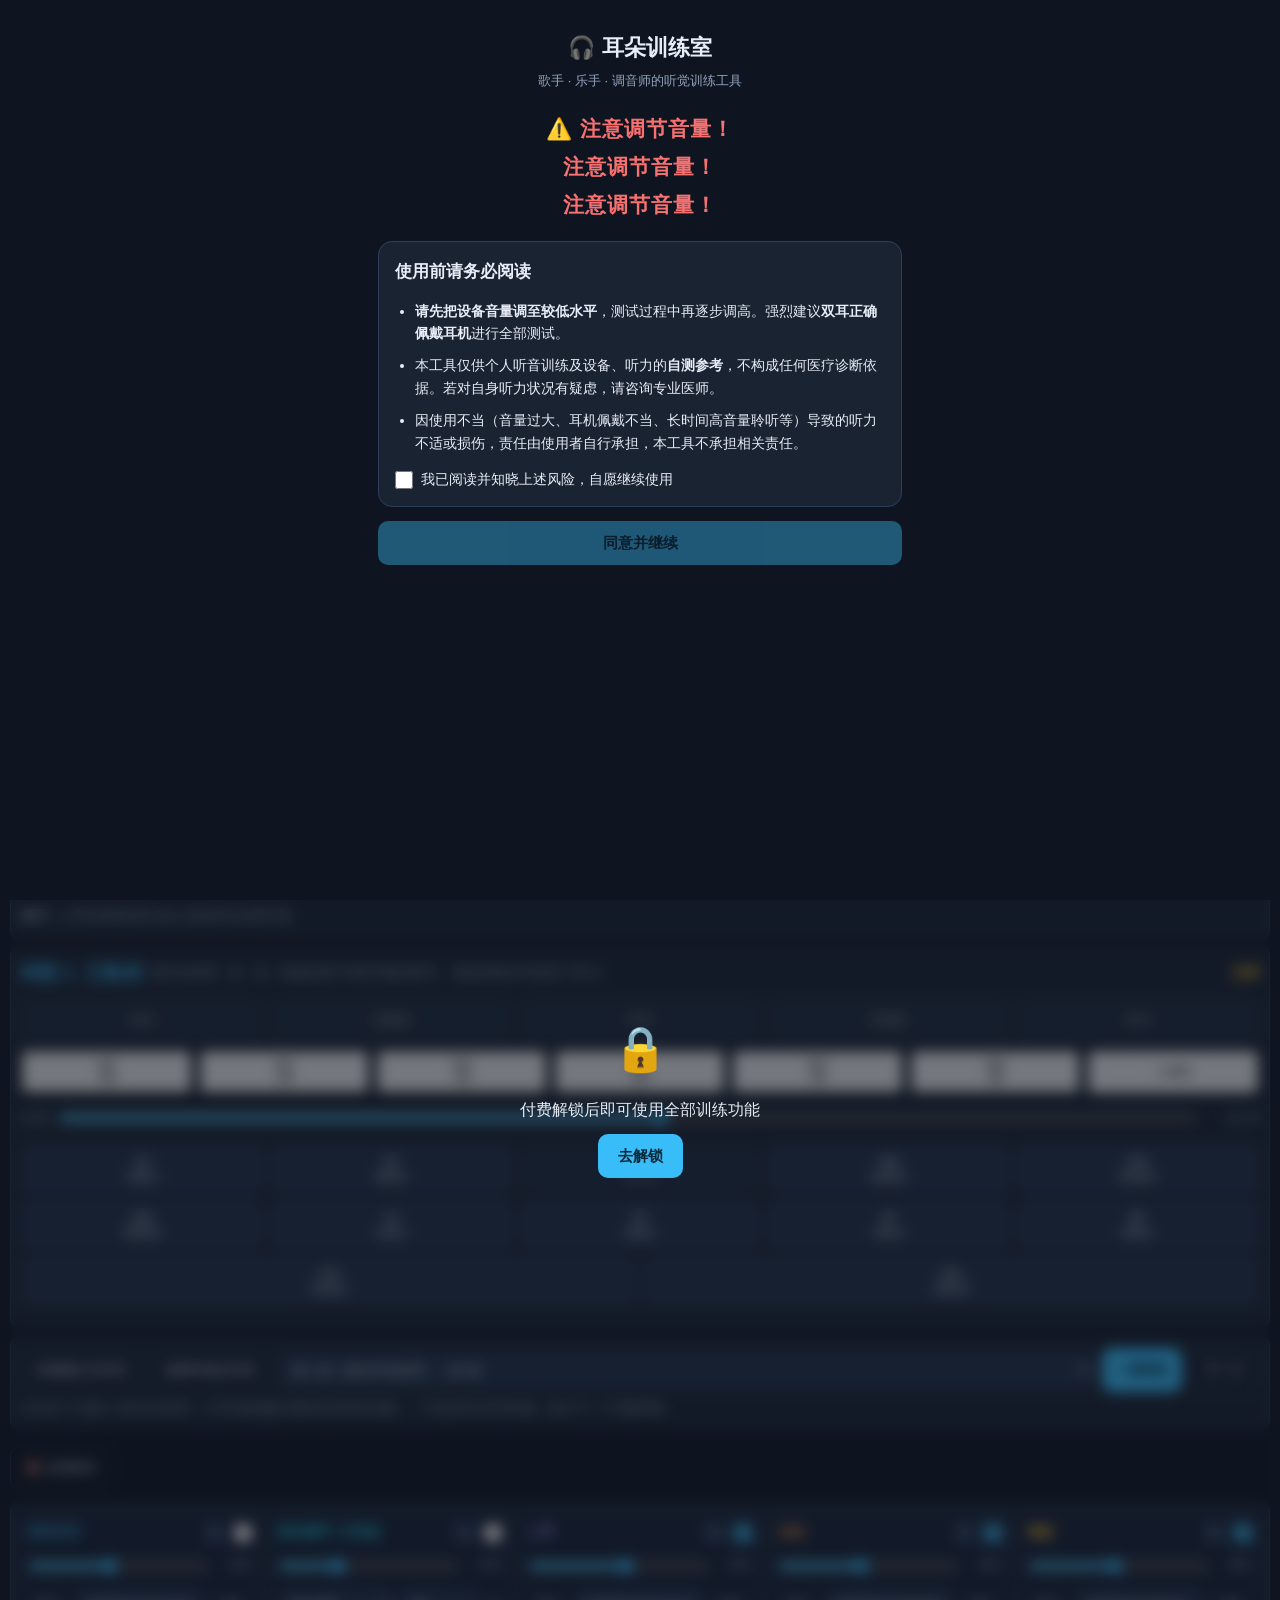
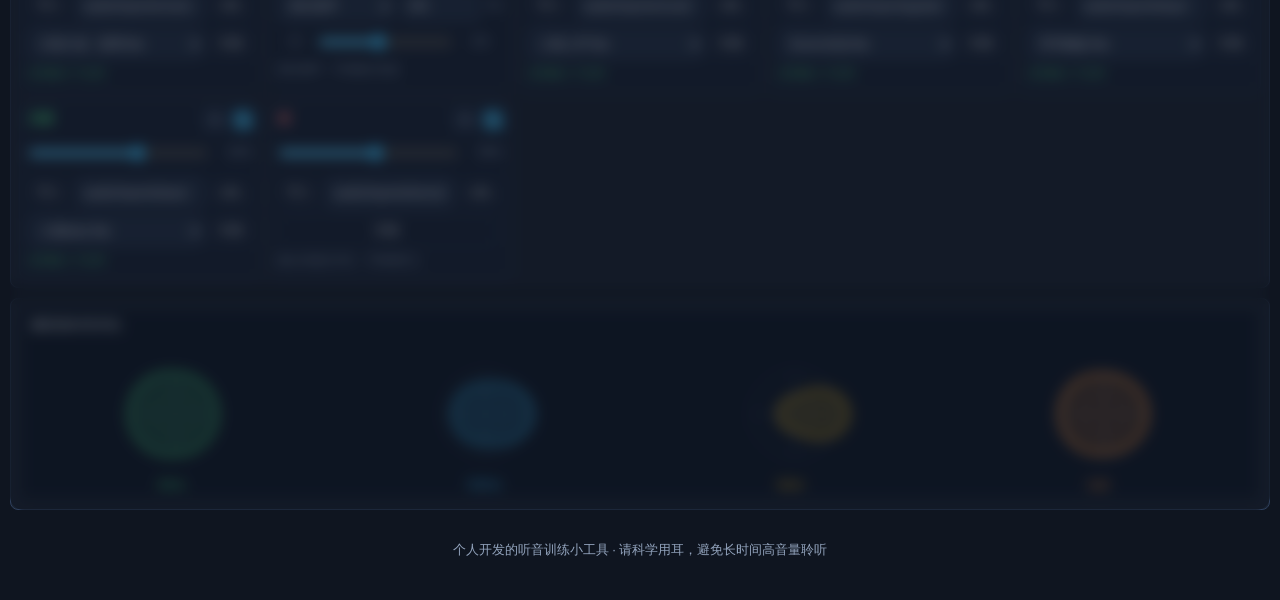
==== commit 6d7c1e98: "Improve mobile EQ layout and zoom presets" ====
--- a/index.html
+++ b/index.html
@@ -32,6 +32,7 @@
   font-family: -apple-system, BlinkMacSystemFont, "PingFang SC", "Microsoft YaHei", "Segoe UI", sans-serif;
   line-height: 1.6;
   padding-bottom: env(safe-area-inset-bottom);
+  overflow-x: hidden;
 }
 .container { max-width: 780px; margin: 0 auto; padding: 12px 14px 60px; }
 
@@ -52,13 +53,21 @@
 .zoom-controls {
   display: flex; align-items: center; gap: 4px; padding: 4px;
   border: 1px solid var(--line); border-radius: 10px; background: var(--card);
+  max-width: 100%;
 }
 .zoom-controls button.btn.small {
   min-height: 30px; padding: 4px 9px; border-radius: 7px; font-size: 12px;
 }
-.zoom-controls span {
-  min-width: 42px; text-align: center; color: var(--text-dim);
-  font-size: 12px; font-variant-numeric: tabular-nums;
+.zoom-controls select.zoom-preset {
+  width: auto;
+  min-width: 72px;
+  height: 30px;
+  padding: 4px 24px 4px 8px;
+  border-radius: 7px;
+  font-size: 12px;
+  color: var(--text);
+  background-color: var(--card-2);
+  font-variant-numeric: tabular-nums;
 }
 
 /* ---- 标签页导航 ---- */
@@ -259,6 +268,27 @@
   border-radius: 8px;
   background: rgba(251,191,36,.07);
 }
+.mx-safety-check {
+  align-items: center;
+  line-height: 1.3;
+}
+.mx-safety-copy {
+  display: grid;
+  gap: 1px;
+  min-width: 0;
+}
+.mx-safety-copy b {
+  display: block;
+  color: var(--text);
+  font-size: 14px;
+  font-weight: 700;
+}
+.mx-safety-copy small {
+  display: block;
+  color: var(--text-dim);
+  font-size: 12px;
+  line-height: 1.25;
+}
 .mx-topbar .hear-pill {
   margin: 0;
   min-height: 44px;
@@ -515,14 +545,83 @@
     max-width: 100%;
     padding: 8px max(10px, env(safe-area-inset-left)) calc(72px + env(safe-area-inset-bottom)) max(10px, env(safe-area-inset-right));
   }
-  header.app-header { align-items: flex-start; padding: 8px 0 6px; }
+  header.app-header {
+    display: grid;
+    grid-template-columns: minmax(0, 1fr);
+    gap: 8px;
+    align-items: flex-start;
+    padding: 8px 0 6px;
+  }
   .app-title { font-size: 18px; line-height: 1.25; letter-spacing: 0; }
   .app-title small { margin-top: 2px; font-size: 11px; }
-  .header-tools { gap: 6px; }
+  .header-tools {
+    width: 100%;
+    justify-content: flex-start;
+    gap: 6px;
+  }
   .badge { padding: 6px 9px; font-size: 11px; }
-  .zoom-controls { padding: 3px; gap: 3px; }
+  .zoom-controls {
+    flex: 1 1 auto;
+    justify-content: space-between;
+    padding: 3px;
+    gap: 3px;
+  }
   .zoom-controls button.btn.small { min-height: 32px; padding: 4px 8px; }
-  .zoom-controls span { min-width: 38px; font-size: 11px; }
+  .zoom-controls select.zoom-preset {
+    flex: 1 1 auto;
+    min-width: 68px;
+    height: 32px;
+    font-size: 12px;
+  }
+  .mx-hero {
+    min-height: calc(100svh - 96px);
+    grid-template-rows: auto minmax(360px, 1fr) auto;
+  }
+  .mx-topbar {
+    grid-template-columns: repeat(2, minmax(0, 1fr));
+    gap: 8px;
+    align-items: stretch;
+  }
+  .mx-topbar > * {
+    min-width: 0;
+  }
+  #mxPlayBtn,
+  #mxEqToggleBtn {
+    min-width: 0;
+    padding-left: 8px;
+    padding-right: 8px;
+    white-space: nowrap;
+    overflow: hidden;
+    text-overflow: ellipsis;
+  }
+  .mx-safety {
+    grid-column: 1 / -1;
+    padding: 10px 12px;
+  }
+  .mx-safety-check {
+    align-items: center;
+    gap: 10px;
+  }
+  .mx-safety-check input {
+    width: 22px;
+    height: 22px;
+    margin-top: 0;
+  }
+  .mx-safety-copy {
+    overflow-wrap: break-word;
+    word-break: keep-all;
+  }
+  .mx-topbar .hear-pill {
+    grid-column: 1 / -1;
+    min-height: 42px;
+    justify-content: flex-start;
+    padding: 0 12px;
+    text-align: left;
+  }
+  #mxCanvas {
+    height: min(62svh, 620px);
+    min-height: 360px;
+  }
   nav.tabs {
     margin: 0 -10px 8px;
     padding: 6px 10px 8px;
@@ -667,6 +766,10 @@
 
 @media (max-width: 480px) {
   .app-title { font-size: 17px; }
+  #mxCanvas {
+    height: min(58svh, 560px);
+    min-height: 340px;
+  }
   .freq-picks { grid-template-columns: repeat(2, minmax(0, 1fr)); }
   #mxBandChips { grid-template-columns: repeat(3, minmax(0, 1fr)); }
   .answer-grid { grid-template-columns: repeat(3, minmax(0, 1fr)); }
@@ -676,6 +779,14 @@
 
 @media (max-width: 360px) {
   .container { padding-left: 8px; padding-right: 8px; }
+  .zoom-controls button.btn.small {
+    min-width: 34px;
+    padding-left: 6px;
+    padding-right: 6px;
+  }
+  .zoom-controls select.zoom-preset {
+    min-width: 62px;
+  }
   nav.tabs { margin-left: -8px; margin-right: -8px; padding-left: 8px; padding-right: 8px; }
   .card { padding: 10px; }
   #mxMode,
@@ -769,7 +880,18 @@
     <div class="header-tools">
       <div class="zoom-controls" aria-label="页面缩放">
         <button class="btn ghost small" id="pageZoomOut" type="button" title="缩小页面">-</button>
-        <span id="pageZoomLabel">100%</span>
+        <select id="pageZoomPreset" class="zoom-preset" aria-label="页面比例">
+          <option value="0.3">30%</option>
+          <option value="0.4">40%</option>
+          <option value="0.5">50%</option>
+          <option value="0.6">60%</option>
+          <option value="0.7">70%</option>
+          <option value="0.8">80%</option>
+          <option value="0.9">90%</option>
+          <option value="1">100%</option>
+          <option value="1.1">110%</option>
+          <option value="1.2">120%</option>
+        </select>
         <button class="btn ghost small" id="pageZoomIn" type="button" title="放大页面">+</button>
         <button class="btn ghost small" id="pageZoomReset" type="button" title="恢复 100%">1:1</button>
       </div>
@@ -845,7 +967,13 @@
           <button class="btn primary" id="mxPlayBtn">播放 / 暂停</button>
           <button class="btn ghost" id="mxEqToggleBtn">EQ 取消</button>
           <div class="mx-safety">
-            <label class="check"><input type="checkbox" id="mxSafety"><span>我已调低音量到合适位置</span></label>
+            <label class="check mx-safety-check">
+              <input type="checkbox" id="mxSafety">
+              <span class="mx-safety-copy">
+                <b>我已调低音量</b>
+                <small>处于合适位置后再播放</small>
+              </span>
+            </label>
           </div>
           <div class="hear-pill" id="mxNowHearing">未播放</div>
         </div>
@@ -1135,35 +1263,41 @@
 
 const PageZoom = {
   value: 1,
-  min: 0.7,
-  max: 1.6,
-  step: 0.1,
+  presets: [0.3, 0.4, 0.5, 0.6, 0.7, 0.8, 0.9, 1, 1.1, 1.2],
 
   init() {
     const saved = parseFloat(lsGet(APP_CONFIG.LS_PAGE_ZOOM));
-    if (Number.isFinite(saved)) this.value = this.clamp(saved);
-
-    $('#pageZoomOut').addEventListener('click', () => this.set(this.value - this.step));
-    $('#pageZoomIn').addEventListener('click', () => this.set(this.value + this.step));
+    if (Number.isFinite(saved)) this.value = this.nearest(saved);
+
+    $('#pageZoomOut').addEventListener('click', () => this.stepBy(-1));
+    $('#pageZoomIn').addEventListener('click', () => this.stepBy(1));
     $('#pageZoomReset').addEventListener('click', () => this.set(1));
+    $('#pageZoomPreset').addEventListener('change', e => this.set(parseFloat(e.target.value)));
     this.apply(false);
   },
 
-  clamp(value) {
-    const rounded = Math.round(value * 100) / 100;
-    return Math.min(this.max, Math.max(this.min, rounded));
+  nearest(value) {
+    const numeric = Number.isFinite(value) ? value : 1;
+    return this.presets.reduce((best, current) =>
+      Math.abs(current - numeric) < Math.abs(best - numeric) ? current : best, this.presets[0]);
   },
 
   set(value) {
-    this.value = this.clamp(value);
+    this.value = this.nearest(value);
     this.apply(true);
   },
 
+  stepBy(direction) {
+    const index = this.presets.indexOf(this.nearest(this.value));
+    const nextIndex = Math.max(0, Math.min(this.presets.length - 1, index + direction));
+    this.set(this.presets[nextIndex]);
+  },
+
   apply(save) {
     document.body.style.zoom = this.value === 1 ? '' : String(this.value);
-    $('#pageZoomLabel').textContent = Math.round(this.value * 100) + '%';
-    $('#pageZoomOut').disabled = this.value <= this.min;
-    $('#pageZoomIn').disabled = this.value >= this.max;
+    $('#pageZoomPreset').value = String(this.value);
+    $('#pageZoomOut').disabled = this.value <= this.presets[0];
+    $('#pageZoomIn').disabled = this.value >= this.presets[this.presets.length - 1];
     if (save) lsSet(APP_CONFIG.LS_PAGE_ZOOM, String(this.value));
     setTimeout(() => window.dispatchEvent(new Event('resize')), 0);
   },
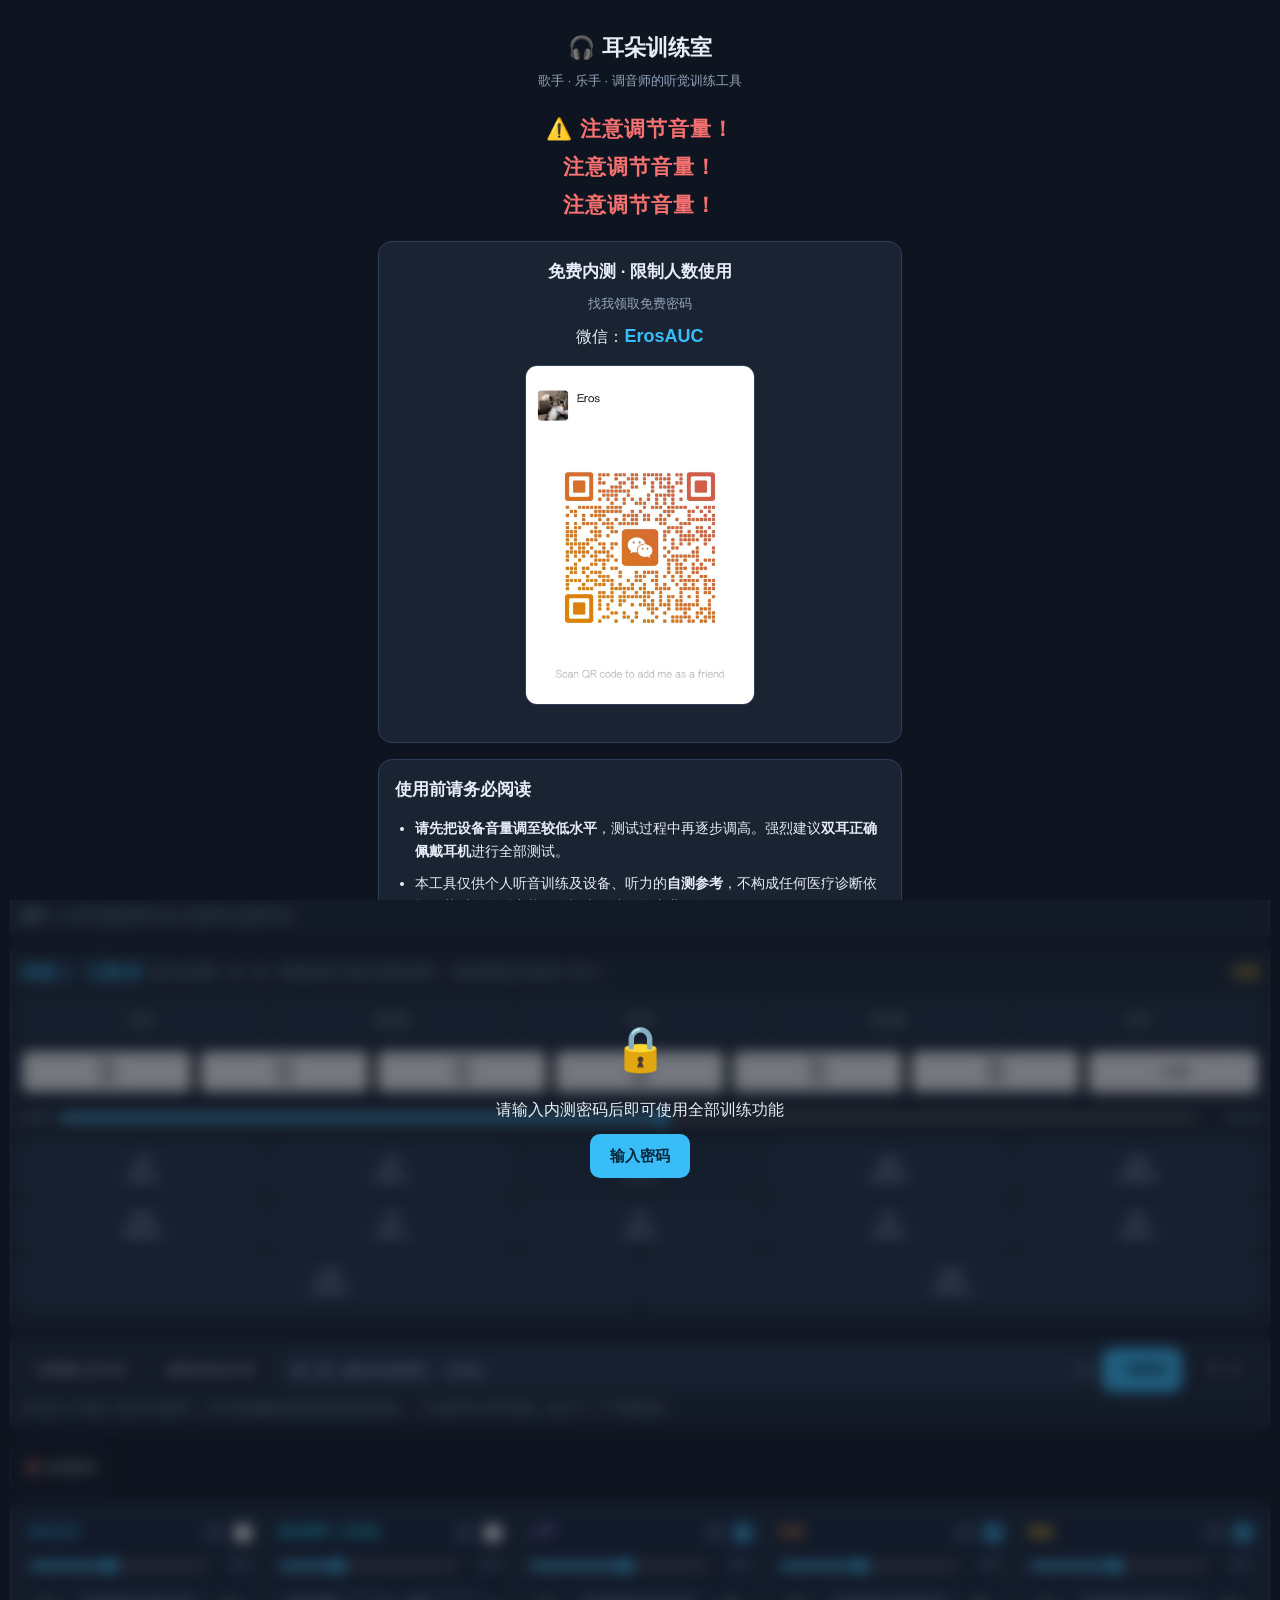
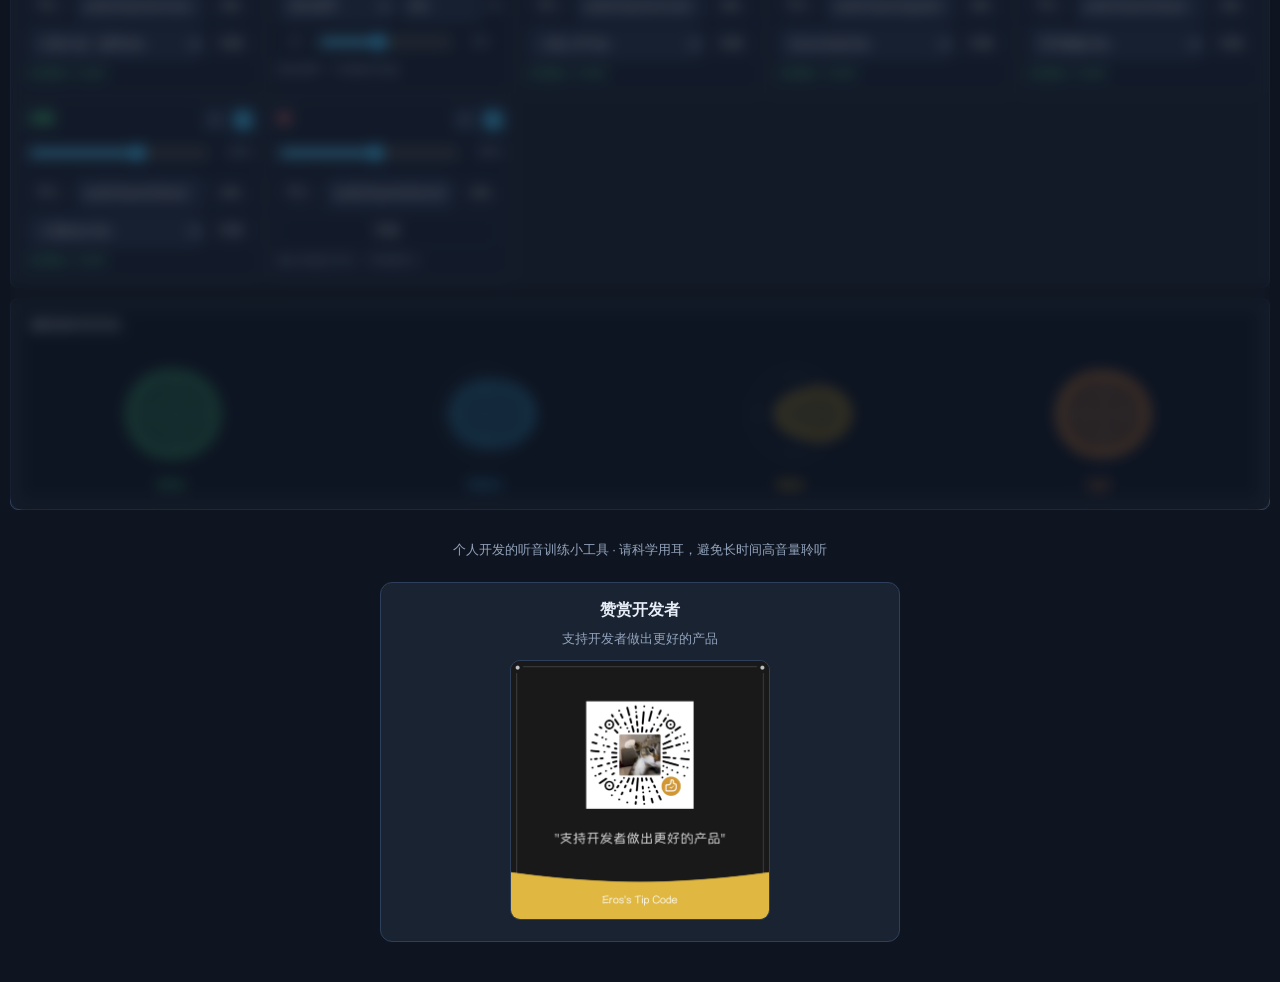
==== commit 095846df: "Add free beta access gate and support QR" ====
--- a/index.html
+++ b/index.html
@@ -140,7 +140,7 @@
 .lock-overlay .lock-icon { font-size: 44px; }
 section.module.unlocked .lock-overlay { display: none; }
 
-/* ---- 引导流程（免责声明 → 解锁）全屏蒙层 ---- */
+/* ---- 引导流程（免责声明 → 内测密码）全屏蒙层 ---- */
 #gate {
   position: fixed; inset: 0; z-index: 100; background: var(--bg);
   overflow-y: auto; -webkit-overflow-scrolling: touch;
@@ -156,8 +156,40 @@
 .disclaim-list li { margin-bottom: 10px; }
 .qr-wrap { text-align: center; margin: 14px 0; }
 .qr-wrap img { width: 210px; max-width: 70%; border-radius: 12px; border: 1px solid var(--line); }
-.price-line { text-align: center; font-size: 17px; margin: 8px 0; }
-.price-line b { color: var(--warn); font-size: 24px; }
+.access-line { text-align: center; font-size: 17px; margin: 8px 0; }
+.access-line b { color: var(--warn); font-size: 24px; }
+.contact-card {
+  margin: 16px 0;
+  text-align: center;
+}
+.contact-card strong {
+  color: var(--accent);
+  font-size: 18px;
+}
+.contact-card .qr-wrap img {
+  width: 230px;
+  max-width: 78%;
+  background: #fff;
+}
+.support-card {
+  max-width: 520px;
+  margin: 22px auto 0;
+  padding: 14px;
+  border: 1px solid var(--line);
+  border-radius: 12px;
+  background: var(--card);
+  text-align: center;
+}
+.support-card h2 {
+  font-size: 16px;
+  margin-bottom: 6px;
+}
+.support-card img {
+  width: min(260px, 82vw);
+  border-radius: 10px;
+  background: #fff;
+  border: 1px solid var(--line);
+}
 
 /* ---- EQ 工具通用控件 ---- */
 .band-chips { display: flex; flex-wrap: wrap; gap: 6px; margin: 10px 0; }
@@ -230,6 +262,28 @@
 }
 .hear-pill.flat { background: rgba(56,189,248,.14); border-color: #38bdf8; color: #7dd3fc; }
 .hear-pill.proc { background: rgba(251,146,60,.16); border-color: #fb923c; color: #fdba74; }
+.hear-pill.loading {
+  position: relative;
+  overflow: hidden;
+  background: rgba(56,189,248,.12);
+  border-color: #38bdf8;
+  color: #bae6fd;
+}
+.hear-pill.loading::after {
+  content: '';
+  position: absolute;
+  left: -45%;
+  right: auto;
+  bottom: 0;
+  width: 45%;
+  height: 3px;
+  background: linear-gradient(90deg, transparent, #38bdf8, transparent);
+  animation: loadingSweep 1.15s ease-in-out infinite;
+}
+@keyframes loadingSweep {
+  from { transform: translateX(0); }
+  to { transform: translateX(320%); }
+}
 .hear-pill.ans  { background: rgba(74,222,128,.14); border-color: #4ade80; color: #86efac; }
 .hear-pill.user { background: rgba(251,191,36,.14); border-color: #fbbf24; color: #fde68a; }
 .hear-pill.cut  { background: rgba(167,139,250,.14); border-color: #a78bfa; color: #c4b5fd; }
@@ -812,7 +866,7 @@
 <body>
 
 <!-- ============================================================
-     引导流程蒙层：第一步免责声明 → 第二步付费解锁
+     引导流程蒙层：第一步免责声明 → 第二步内测密码
      ============================================================ -->
 <div id="gate">
   <div class="gate-inner">
@@ -823,6 +877,12 @@
       <p class="hint" style="text-align:center;">歌手 · 乐手 · 调音师的听觉训练工具</p>
       <div class="volume-warning">
         ⚠️ 注意调节音量！<br>注意调节音量！<br>注意调节音量！
+      </div>
+      <div class="card contact-card">
+        <h2>免费内测 · 限制人数使用</h2>
+        <p class="hint">找我领取免费密码</p>
+        <p style="margin:8px 0;">微信：<strong>ErosAUC</strong></p>
+        <div class="qr-wrap"><img id="contactQrImg" alt="微信二维码"></div>
       </div>
       <div class="card">
         <h2>使用前请务必阅读</h2>
@@ -839,33 +899,30 @@
       <button class="btn primary" id="agreeBtn" disabled style="width:100%;">同意并继续</button>
     </div>
 
-    <!-- 第 2 步：付费解锁 / 输入解锁码 -->
+    <!-- 第 2 步：输入内测密码 -->
     <div class="step" id="gateStepUnlock">
-      <h1 style="font-size:20px;text-align:center;margin:6px 0 14px;">解锁全部功能</h1>
+      <h1 style="font-size:20px;text-align:center;margin:6px 0 14px;">输入内测密码</h1>
       <div class="card">
         <p style="font-size:14px;">
-          你好！这是一个<b>个人开发的小工具</b>，不是商业公司产品。
-          价格为<b>一次性买断</b>，付一次即可永久使用，没有订阅、没有内购。
+          这是一个<b>免费内测</b>的听音训练工具，目前限制人数使用。
+          请添加微信 <b>ErosAUC</b> 找我领取免费密码。
         </p>
-        <div class="qr-wrap"><img id="qrImg" alt="收款二维码"></div>
-        <p class="price-line" id="priceLine">买断价：<b>--</b> 元，永久解锁全部功能</p>
-        <p class="hint" id="contactLine" style="text-align:center;"></p>
+        <div class="qr-wrap"><img id="unlockContactQrImg" alt="微信二维码"></div>
+        <p class="access-line">内测密码格式：<b>ErosIris + 数字</b></p>
         <p class="hint" style="margin-top:10px;">
-          小提示：由于这是纯网页工具，无法自动确认到账，解锁码需要<b>人工发放</b>，
-          可能要等一小会儿，请耐心～ 收到解锁码后在下方输入即可。
-          解锁状态保存在当前浏览器中，同一设备无需重复输入。
+          例如：ErosIris001、ErosIris110505180001。激活状态会保存在当前浏览器中，
+          同一设备无需重复输入。
         </p>
       </div>
       <div class="card">
-        <h2>输入解锁码</h2>
+        <h2>输入密码</h2>
         <div class="row" style="margin-top:8px;">
-          <input type="text" id="unlockInput" class="grow" placeholder="请输入解锁码"
+          <input type="text" id="unlockInput" class="grow" placeholder="请输入内测密码，例如 ErosIris001"
                  autocomplete="off" autocapitalize="characters">
-          <button class="btn primary" id="unlockBtn">解锁</button>
+          <button class="btn primary" id="unlockBtn">激活进入</button>
         </div>
         <p class="hint" id="unlockMsg" style="margin-top:8px;"></p>
       </div>
-      <button class="btn ghost" id="previewBtn" style="width:100%;">先逛逛（功能预览模式）</button>
     </div>
 
   </div>
@@ -895,7 +952,7 @@
         <button class="btn ghost small" id="pageZoomIn" type="button" title="放大页面">+</button>
         <button class="btn ghost small" id="pageZoomReset" type="button" title="恢复 100%">1:1</button>
       </div>
-      <span class="badge" id="lockBadge">🔒 未解锁</span>
+      <span class="badge" id="lockBadge">🔐 未激活</span>
     </div>
   </header>
 
@@ -909,8 +966,8 @@
   <section class="module" id="module-tone">
     <div class="lock-overlay">
       <div class="lock-icon">🔒</div>
-      <p>付费解锁后即可使用全部训练功能</p>
-      <button class="btn primary unlock-jump">去解锁</button>
+      <p>请输入内测密码后即可使用全部训练功能</p>
+      <button class="btn primary unlock-jump">输入密码</button>
     </div>
 
     <div class="card">
@@ -957,8 +1014,8 @@
   <section class="module active" id="module-eq">
     <div class="lock-overlay">
       <div class="lock-icon">🔒</div>
-      <p>付费解锁后即可使用全部训练功能</p>
-      <button class="btn primary unlock-jump">去解锁</button>
+      <p>请输入内测密码后即可使用全部训练功能</p>
+      <button class="btn primary unlock-jump">输入密码</button>
     </div>
 
     <div id="mxSimple">
@@ -1038,8 +1095,8 @@
   <section class="module" id="module-lr">
     <div class="lock-overlay">
       <div class="lock-icon">🔒</div>
-      <p>付费解锁后即可使用全部训练功能</p>
-      <button class="btn primary unlock-jump">去解锁</button>
+      <p>请输入内测密码后即可使用全部训练功能</p>
+      <button class="btn primary unlock-jump">输入密码</button>
     </div>
 
     <div class="card">
@@ -1099,6 +1156,11 @@
 
   <footer style="text-align:center;margin-top:30px;">
     <p class="hint">个人开发的听音训练小工具 · 请科学用耳，避免长时间高音量聆听</p>
+    <div class="support-card">
+      <h2>赞赏开发者</h2>
+      <p class="hint" style="margin-bottom:10px;">支持开发者做出更好的产品</p>
+      <img id="tipQrImg" alt="赞赏二维码">
+    </div>
   </footer>
 </div>
 
@@ -1108,26 +1170,18 @@
    ①【可配置区】—— 日常维护只需要改这里
    ============================================================ */
 
-// 解锁码：人工确认收款后发给用户的固定字符串（区分大小写，输入时会自动去掉首尾空格）
-const UNLOCK_CODE = 'EAR-2026-UNLOCK';
-
-// 付费总开关：false = 暂时关闭付费环节，所有人免费直接使用（免责声明仍会显示）；
-// 将来要恢复收费，把它改回 true 即可，其他代码不用动。
-const PAYMENT_ENABLED = false;
+// 免费内测密码规则：ErosIris + 任意数字，例如 ErosIris001
+const ACCESS_CODE_RE = /^ErosIris\d+$/;
+
+// 内测密码门开关：true = 首次使用需输入内测密码
+const ACCESS_GATE_ENABLED = true;
 
 const APP_CONFIG = {
-  // 价格与联系方式配置文件（价格数字、联系方式请改 json，不要改代码）
-  PRICE_CONFIG_URL: 'assets/payment/price-config.json',
-  QRCODE_URL: 'assets/payment/qrcode.png',
-
-  // 当 json 读取失败（例如直接双击 html 以 file:// 打开）时的兜底显示值
-  PRICE_FALLBACK: {
-    price: 3, currencySymbol: '¥',
-    note: '买断制解锁，一次付费永久使用',
-    contact: '付款后请截图联系微信 / 邮箱：请在 price-config.json 中填写联系方式',
-  },
-
-  // localStorage 键名（改了会导致老用户解锁状态失效，一般不要动）
+  WECHAT_ID: 'ErosAUC',
+  CONTACT_QR_URL: 'assets/微信好友码.jpg',
+  TIP_QR_URL: 'assets/赞赏码.png',
+
+  // localStorage 键名（改了会导致老用户激活状态失效，一般不要动）
   LS_DISCLAIMER: 'earTrainer.disclaimerAccepted.v1',
   LS_UNLOCKED:   'earTrainer.unlocked.v1',
   LS_PAGE_ZOOM:  'earTrainer.pageZoom.v1',
@@ -1304,29 +1358,17 @@
 };
 
 /* ============================================================
-   ④【付费解锁 & 引导流程层】Gate
-   流程：免责声明 → 解锁码 / 预览 → 主界面
+   ④【内测密码 & 引导流程层】Gate
+   流程：免责声明 → 内测密码 → 主界面
    ============================================================ */
 const Gate = {
-  // 付费开关关闭时视为人人已解锁
-  unlocked: !PAYMENT_ENABLED || lsGet(APP_CONFIG.LS_UNLOCKED) === 'yes',
-  priceCfg: APP_CONFIG.PRICE_FALLBACK,
+  // 内测密码门关闭时视为人人已激活
+  unlocked: !ACCESS_GATE_ENABLED || lsGet(APP_CONFIG.LS_UNLOCKED) === 'yes',
 
   async init() {
-    // 动态读取价格配置（价格数字不硬编码在 HTML 里）
-    try {
-      const res = await fetch(APP_CONFIG.PRICE_CONFIG_URL, { cache: 'no-store' });
-      if (res.ok) this.priceCfg = Object.assign({}, APP_CONFIG.PRICE_FALLBACK, await res.json());
-    } catch (e) {
-      // file:// 直接打开时 fetch 会失败，使用兜底配置
-      console.warn('价格配置读取失败，使用默认值', e);
-    }
-    $('#qrImg').src = APP_CONFIG.QRCODE_URL;
-    const sym = this.priceCfg.currencySymbol || '¥';
-    $('#priceLine').innerHTML =
-      `买断价：<b>${sym}${this.priceCfg.price}</b> 元，永久解锁全部功能<br>` +
-      `<span class="hint">${this.priceCfg.note || ''}</span>`;
-    $('#contactLine').textContent = this.priceCfg.contact || '';
+    $('#contactQrImg').src = APP_CONFIG.CONTACT_QR_URL;
+    $('#unlockContactQrImg').src = APP_CONFIG.CONTACT_QR_URL;
+    $('#tipQrImg').src = APP_CONFIG.TIP_QR_URL;
 
     // 免责声明勾选
     $('#agreeCheck').addEventListener('change', e => { $('#agreeBtn').disabled = !e.target.checked; });
@@ -1336,27 +1378,24 @@
       else this.showStep('gateStepUnlock');
     });
 
-    // 解锁码验证
+    // 内测密码验证
     const tryUnlock = () => {
       const code = $('#unlockInput').value.trim();
-      if (code === UNLOCK_CODE) {
+      if (ACCESS_CODE_RE.test(code)) {
         lsSet(APP_CONFIG.LS_UNLOCKED, 'yes');
         this.unlocked = true;
-        $('#unlockMsg').textContent = '✅ 解锁成功！欢迎使用～';
+        $('#unlockMsg').textContent = '✅ 激活成功！欢迎使用～';
         $('#unlockMsg').style.color = 'var(--ok)';
         setTimeout(() => this.enterApp(), 500);
       } else {
-        $('#unlockMsg').textContent = '❌ 解锁码不正确，请检查后重试（注意大小写和空格）。';
+        $('#unlockMsg').textContent = '❌ 密码格式不正确，请输入 ErosIris + 数字。';
         $('#unlockMsg').style.color = 'var(--danger)';
       }
     };
     $('#unlockBtn').addEventListener('click', tryUnlock);
     $('#unlockInput').addEventListener('keydown', e => { if (e.key === 'Enter') tryUnlock(); });
 
-    // 预览模式：进主界面但保持锁定
-    $('#previewBtn').addEventListener('click', () => this.enterApp());
-
-    // 各锁定蒙层里的"去解锁"按钮 & 顶部徽章
+    // 各锁定蒙层里的"输入密码"按钮 & 顶部徽章
     $$('.unlock-jump').forEach(b => b.addEventListener('click', () => this.reopenUnlock()));
     $('#lockBadge').addEventListener('click', () => { if (!this.unlocked) this.reopenUnlock(); });
 
@@ -1375,7 +1414,7 @@
   },
 
   reopenUnlock() {
-    if (!PAYMENT_ENABLED) return; // 付费关闭时没有解锁页可去
+    if (!ACCESS_GATE_ENABLED) return; // 密码门关闭时没有激活页可去
     this.showStep('gateStepUnlock');
   },
 
@@ -1384,19 +1423,19 @@
     this.applyLockState();
   },
 
-  /** 根据解锁状态刷新界面：蒙层显隐 + 徽章 */
+  /** 根据激活状态刷新界面：蒙层显隐 + 徽章 */
   applyLockState() {
     $$('section.module').forEach(sec => sec.classList.toggle('unlocked', this.unlocked));
     const badge = $('#lockBadge');
-    if (!PAYMENT_ENABLED) {
-      badge.style.display = 'none'; // 付费关闭期间不显示解锁徽章
+    if (!ACCESS_GATE_ENABLED) {
+      badge.style.display = 'none';
       return;
     }
     if (this.unlocked) {
-      badge.textContent = '✅ 已解锁';
+      badge.textContent = '✅ 已激活';
       badge.classList.add('unlocked');
     } else {
-      badge.textContent = '🔒 未解锁 · 点此输入解锁码';
+      badge.textContent = '🔐 未激活 · 点此输入内测密码';
     }
   },
 };
@@ -1549,7 +1588,7 @@
   const MAX_FREQ = 20000;
 
   let ctx = null, master = null, analyser = null, rtaData = null, raf = null;
-  let playing = false, paused = false, eqEnabled = true, dragging = false;
+  let playing = false, paused = false, loadingPlayback = false, statusNotice = null, eqEnabled = true, dragging = false;
   const soloIds = new Set();   // 处于独奏的轨道（非空时只有这些轨出声，可多选）
   let allMuted = false;        // 一键全部静音
   let startedAt = 0, pauseOffset = 0;
@@ -2237,22 +2276,37 @@
 
   async function togglePlay() {
     if (!Gate.unlocked) return;
+    if (loadingPlayback) return;
     if (playing) { pause(); return; }
     if (!$('#mxSafety').checked) {
       $('#mxNowHearing').textContent = '请先调低系统音量，再勾选确认';
       $('#mxNowHearing').className = 'hear-pill flat';
       return;
     }
-    ensureAudio();
-    await loadDefaultTracks();
-    const offset = paused ? pauseOffset : 0;
-    startFileSources(offset);
-    startGeneratorSources();
-    playing = true;
-    paused = false;
-    startedAt = ctx.currentTime - offset;
-    applyAll();
-    startDrawLoop();
+    loadingPlayback = true;
+    statusNotice = null;
+    updateStatus();
+    try {
+      ensureAudio();
+      await loadDefaultTracks();
+      const offset = paused ? pauseOffset : 0;
+      startFileSources(offset);
+      startGeneratorSources();
+      playing = true;
+      paused = false;
+      startedAt = ctx.currentTime - offset;
+      applyAll();
+      startDrawLoop();
+    } catch (e) {
+      console.warn('播放启动失败', e);
+      statusNotice = {
+        text: '加载失败，请检查网络或稍后重试',
+        className: 'hear-pill cut',
+      };
+    } finally {
+      loadingPlayback = false;
+      updateStatus();
+    }
   }
 
   function pause() {
@@ -2743,14 +2797,20 @@
   }
 
   function updateStatus() {
-    $('#mxPlayBtn').textContent = playing ? '暂停' : paused ? '继续播放' : '播放';
+    $('#mxPlayBtn').textContent = loadingPlayback ? '加载中...' : playing ? '暂停' : paused ? '继续播放' : '播放';
     $('#mxPlayBtn').classList.toggle('playing', playing);
-    $('#mxPlayBtn').disabled = !playing && !$('#mxSafety').checked;
+    $('#mxPlayBtn').disabled = loadingPlayback || (!playing && !$('#mxSafety').checked);
     $('#mxEqToggleBtn').textContent = eqEnabled ? 'EQ 取消' : 'EQ 作用';
     $('#mxEqToggleBtn').classList.toggle('primary', !eqEnabled);
     $('#mxEqToggleBtn').classList.toggle('ghost', eqEnabled);
     const el = $('#mxNowHearing');
-    if (playing) {
+    if (statusNotice && !playing && !loadingPlayback) {
+      el.textContent = statusNotice.text;
+      el.className = statusNotice.className;
+    } else if (loadingPlayback) {
+      el.textContent = '正在加载无损音频，手机端可能需要几秒...';
+      el.className = 'hear-pill loading';
+    } else if (playing) {
       const f = filters[selectedFilter];
       el.textContent = eqEnabled ? `正在听：${activeFilterCount()} 个 EQ 点` : '正在听：原声';
       el.className = eqEnabled && activeFilterCount() ? 'hear-pill proc' : 'hear-pill flat';
@@ -3417,7 +3477,7 @@
    接入步骤：
      1. 在 <nav class="tabs"> 里加一个 <button data-tab="xxx">
      2. 新建 <section class="module" id="module-xxx">，
-        内部放一份 .lock-overlay（复制现有模块的即可，自动受解锁控制）
+        内部放一份 .lock-overlay（复制现有模块的即可，自动受激活控制）
      3. 仿照 MxEqModule 写一个 IIFE 模块：音频链自建、
         把停止函数 push 进 StopRegistry、播放前检查 Gate.unlocked
    ============================================================ */
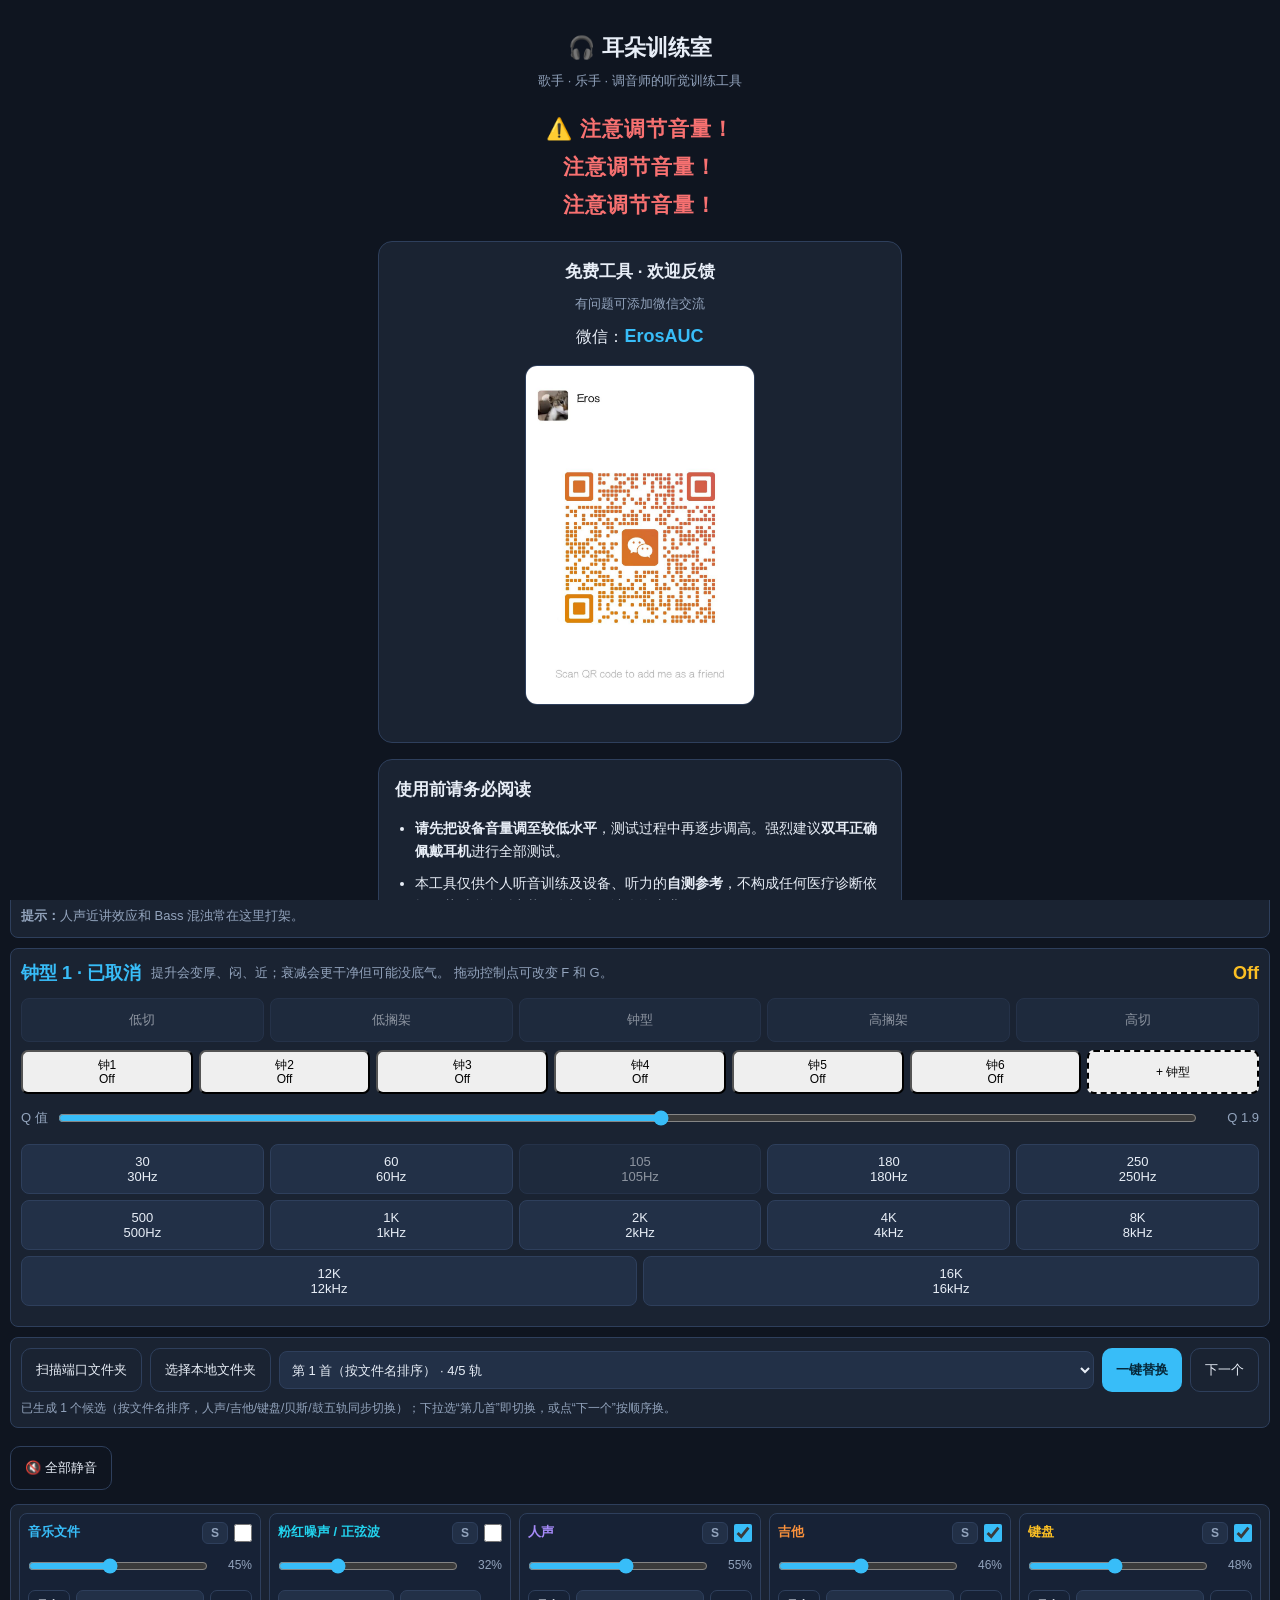
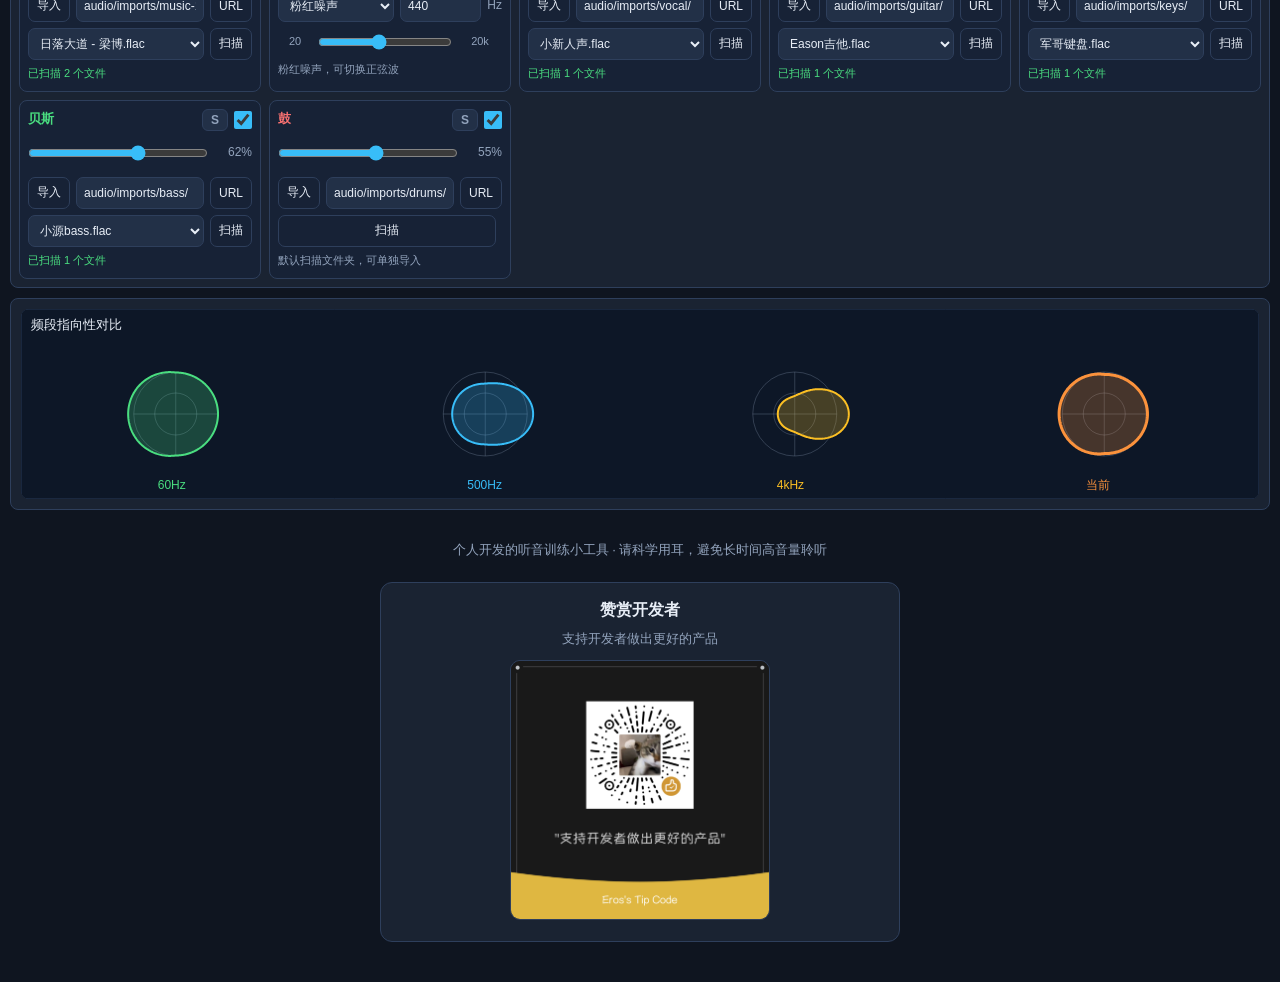
==== commit d91f143f: "Remove beta password gate" ====
--- a/index.html
+++ b/index.html
@@ -43,12 +43,6 @@
 }
 .app-title { font-size: 20px; font-weight: 700; letter-spacing: 1px; }
 .app-title small { display: block; font-size: 12px; font-weight: 400; color: var(--text-dim); letter-spacing: 0; }
-.badge {
-  font-size: 12px; padding: 4px 10px; border-radius: 20px; white-space: nowrap;
-  border: 1px solid var(--line); color: var(--text-dim); background: var(--card);
-  cursor: pointer;
-}
-.badge.unlocked { color: var(--ok); border-color: var(--ok); cursor: default; }
 .header-tools { display: flex; align-items: center; justify-content: flex-end; gap: 8px; flex-wrap: wrap; }
 .zoom-controls {
   display: flex; align-items: center; gap: 4px; padding: 4px;
@@ -129,18 +123,7 @@
 table.result th, table.result td { border: 1px solid var(--line); padding: 8px; text-align: center; }
 table.result th { background: var(--card-2); font-weight: 600; }
 
-/* ---- 模块锁定蒙层 ---- */
-.lock-overlay {
-  position: absolute; inset: 0; z-index: 10; border-radius: var(--radius);
-  backdrop-filter: blur(7px); -webkit-backdrop-filter: blur(7px);
-  background: rgba(15,21,32,.55);
-  display: flex; flex-direction: column; align-items: center; justify-content: center;
-  gap: 12px; text-align: center; padding: 20px;
-}
-.lock-overlay .lock-icon { font-size: 44px; }
-section.module.unlocked .lock-overlay { display: none; }
-
-/* ---- 引导流程（免责声明 → 内测密码）全屏蒙层 ---- */
+/* ---- 使用前提醒全屏蒙层 ---- */
 #gate {
   position: fixed; inset: 0; z-index: 100; background: var(--bg);
   overflow-y: auto; -webkit-overflow-scrolling: touch;
@@ -866,7 +849,7 @@
 <body>
 
 <!-- ============================================================
-     引导流程蒙层：第一步免责声明 → 第二步内测密码
+     使用前提醒蒙层
      ============================================================ -->
 <div id="gate">
   <div class="gate-inner">
@@ -879,8 +862,8 @@
         ⚠️ 注意调节音量！<br>注意调节音量！<br>注意调节音量！
       </div>
       <div class="card contact-card">
-        <h2>免费内测 · 限制人数使用</h2>
-        <p class="hint">找我领取免费密码</p>
+        <h2>免费工具 · 欢迎反馈</h2>
+        <p class="hint">有问题可添加微信交流</p>
         <p style="margin:8px 0;">微信：<strong>ErosAUC</strong></p>
         <div class="qr-wrap"><img id="contactQrImg" alt="微信二维码"></div>
       </div>
@@ -897,32 +880,6 @@
         </label>
       </div>
       <button class="btn primary" id="agreeBtn" disabled style="width:100%;">同意并继续</button>
-    </div>
-
-    <!-- 第 2 步：输入内测密码 -->
-    <div class="step" id="gateStepUnlock">
-      <h1 style="font-size:20px;text-align:center;margin:6px 0 14px;">输入内测密码</h1>
-      <div class="card">
-        <p style="font-size:14px;">
-          这是一个<b>免费内测</b>的听音训练工具，目前限制人数使用。
-          请添加微信 <b>ErosAUC</b> 找我领取免费密码。
-        </p>
-        <div class="qr-wrap"><img id="unlockContactQrImg" alt="微信二维码"></div>
-        <p class="access-line">内测密码格式：<b>ErosIris + 数字</b></p>
-        <p class="hint" style="margin-top:10px;">
-          例如：ErosIris001、ErosIris110505180001。激活状态会保存在当前浏览器中，
-          同一设备无需重复输入。
-        </p>
-      </div>
-      <div class="card">
-        <h2>输入密码</h2>
-        <div class="row" style="margin-top:8px;">
-          <input type="text" id="unlockInput" class="grow" placeholder="请输入内测密码，例如 ErosIris001"
-                 autocomplete="off" autocapitalize="characters">
-          <button class="btn primary" id="unlockBtn">激活进入</button>
-        </div>
-        <p class="hint" id="unlockMsg" style="margin-top:8px;"></p>
-      </div>
     </div>
 
   </div>
@@ -952,7 +909,6 @@
         <button class="btn ghost small" id="pageZoomIn" type="button" title="放大页面">+</button>
         <button class="btn ghost small" id="pageZoomReset" type="button" title="恢复 100%">1:1</button>
       </div>
-      <span class="badge" id="lockBadge">🔐 未激活</span>
     </div>
   </header>
 
@@ -964,12 +920,6 @@
 
   <!-- ================= 模块一：频率发声器 ================= -->
   <section class="module" id="module-tone">
-    <div class="lock-overlay">
-      <div class="lock-icon">🔒</div>
-      <p>请输入内测密码后即可使用全部训练功能</p>
-      <button class="btn primary unlock-jump">输入密码</button>
-    </div>
-
     <div class="card">
       <h2>频率发声器 · 听力 / 设备自测</h2>
       <p class="notice">
@@ -1012,12 +962,6 @@
 
   <!-- ================= 模块二：EQ 训练 ================= -->
   <section class="module active" id="module-eq">
-    <div class="lock-overlay">
-      <div class="lock-icon">🔒</div>
-      <p>请输入内测密码后即可使用全部训练功能</p>
-      <button class="btn primary unlock-jump">输入密码</button>
-    </div>
-
     <div id="mxSimple">
       <div class="mx-hero">
         <div class="mx-topbar">
@@ -1093,12 +1037,6 @@
 
   <!-- ================= 模块三：左右耳听力平衡测试 ================= -->
   <section class="module" id="module-lr">
-    <div class="lock-overlay">
-      <div class="lock-icon">🔒</div>
-      <p>请输入内测密码后即可使用全部训练功能</p>
-      <button class="btn primary unlock-jump">输入密码</button>
-    </div>
-
     <div class="card">
       <h2>左右耳听力平衡测试</h2>
       <p class="notice">
@@ -1170,20 +1108,13 @@
    ①【可配置区】—— 日常维护只需要改这里
    ============================================================ */
 
-// 免费内测密码规则：ErosIris + 任意数字，例如 ErosIris001
-const ACCESS_CODE_RE = /^ErosIris\d+$/;
-
-// 内测密码门开关：true = 首次使用需输入内测密码
-const ACCESS_GATE_ENABLED = true;
-
 const APP_CONFIG = {
   WECHAT_ID: 'ErosAUC',
   CONTACT_QR_URL: 'assets/微信好友码.jpg',
   TIP_QR_URL: 'assets/赞赏码.png',
 
-  // localStorage 键名（改了会导致老用户激活状态失效，一般不要动）
+  // localStorage 键名
   LS_DISCLAIMER: 'earTrainer.disclaimerAccepted.v1',
-  LS_UNLOCKED:   'earTrainer.unlocked.v1',
   LS_PAGE_ZOOM:  'earTrainer.pageZoom.v1',
 };
 
@@ -1297,9 +1228,9 @@
 
 // 移动端兜底：首次任意触摸/点击时唤醒 AudioContext，避免"点了没声音"
 ['touchend', 'pointerdown'].forEach(evt => {
-  document.addEventListener(evt, function unlockOnce() {
+  document.addEventListener(evt, function resumeOnce() {
     try { AudioEngine.ensure(); } catch (e) { /* 忽略 */ }
-    document.removeEventListener(evt, unlockOnce);
+    document.removeEventListener(evt, resumeOnce);
   }, { once: true, passive: true });
 });
 
@@ -1358,85 +1289,28 @@
 };
 
 /* ============================================================
-   ④【内测密码 & 引导流程层】Gate
-   流程：免责声明 → 内测密码 → 主界面
+   ④【使用前提醒层】Gate
+   流程：免责声明 → 主界面
    ============================================================ */
 const Gate = {
-  // 内测密码门关闭时视为人人已激活
-  unlocked: !ACCESS_GATE_ENABLED || lsGet(APP_CONFIG.LS_UNLOCKED) === 'yes',
+  ready: true,
 
   async init() {
     $('#contactQrImg').src = APP_CONFIG.CONTACT_QR_URL;
-    $('#unlockContactQrImg').src = APP_CONFIG.CONTACT_QR_URL;
     $('#tipQrImg').src = APP_CONFIG.TIP_QR_URL;
 
     // 免责声明勾选
     $('#agreeCheck').addEventListener('change', e => { $('#agreeBtn').disabled = !e.target.checked; });
     $('#agreeBtn').addEventListener('click', () => {
       lsSet(APP_CONFIG.LS_DISCLAIMER, 'yes');
-      if (this.unlocked) this.enterApp();
-      else this.showStep('gateStepUnlock');
+      this.enterApp();
     });
 
-    // 内测密码验证
-    const tryUnlock = () => {
-      const code = $('#unlockInput').value.trim();
-      if (ACCESS_CODE_RE.test(code)) {
-        lsSet(APP_CONFIG.LS_UNLOCKED, 'yes');
-        this.unlocked = true;
-        $('#unlockMsg').textContent = '✅ 激活成功！欢迎使用～';
-        $('#unlockMsg').style.color = 'var(--ok)';
-        setTimeout(() => this.enterApp(), 500);
-      } else {
-        $('#unlockMsg').textContent = '❌ 密码格式不正确，请输入 ErosIris + 数字。';
-        $('#unlockMsg').style.color = 'var(--danger)';
-      }
-    };
-    $('#unlockBtn').addEventListener('click', tryUnlock);
-    $('#unlockInput').addEventListener('keydown', e => { if (e.key === 'Enter') tryUnlock(); });
-
-    // 各锁定蒙层里的"输入密码"按钮 & 顶部徽章
-    $$('.unlock-jump').forEach(b => b.addEventListener('click', () => this.reopenUnlock()));
-    $('#lockBadge').addEventListener('click', () => { if (!this.unlocked) this.reopenUnlock(); });
-
-    // 决定初始展示哪一步
-    if (lsGet(APP_CONFIG.LS_DISCLAIMER) === 'yes') {
-      if (this.unlocked) this.enterApp();
-      else this.showStep('gateStepUnlock');
-    } // 否则停留在免责声明步骤
-  },
-
-  showStep(id) {
-    $$('#gate .step').forEach(s => s.classList.remove('active'));
-    $('#' + id).classList.add('active');
-    $('#gate').style.display = 'block';
-    $('#gate').scrollTop = 0;
-  },
-
-  reopenUnlock() {
-    if (!ACCESS_GATE_ENABLED) return; // 密码门关闭时没有激活页可去
-    this.showStep('gateStepUnlock');
+    if (lsGet(APP_CONFIG.LS_DISCLAIMER) === 'yes') this.enterApp();
   },
 
   enterApp() {
     $('#gate').style.display = 'none';
-    this.applyLockState();
-  },
-
-  /** 根据激活状态刷新界面：蒙层显隐 + 徽章 */
-  applyLockState() {
-    $$('section.module').forEach(sec => sec.classList.toggle('unlocked', this.unlocked));
-    const badge = $('#lockBadge');
-    if (!ACCESS_GATE_ENABLED) {
-      badge.style.display = 'none';
-      return;
-    }
-    if (this.unlocked) {
-      badge.textContent = '✅ 已激活';
-      badge.classList.add('unlocked');
-    } else {
-      badge.textContent = '🔐 未激活 · 点此输入内测密码';
-    }
   },
 };
 
@@ -1492,7 +1366,7 @@
   }
 
   function start() {
-    if (!Gate.unlocked) return;
+    if (!Gate.ready) return;
     const ctx = AudioEngine.ensure();
     gain = ctx.createGain();
     gain.gain.value = 0;
@@ -2275,7 +2149,7 @@
   }
 
   async function togglePlay() {
-    if (!Gate.unlocked) return;
+    if (!Gate.ready) return;
     if (loadingPlayback) return;
     if (playing) { pause(); return; }
     if (!$('#mxSafety').checked) {
@@ -3039,6 +2913,34 @@
     updateFilterFromPointer(e);
   }
 
+  function drawXAxisTicks(c, m, canvasWidth) {
+    const ticks = [0, 80, 105, 180, 250, 500, 1000, 2000, 4500, 8000, 12000, 20000];
+    const labelGap = canvasWidth < 430 ? 10 : 6;
+    const maxLabel = hzLabel(MAX_FREQ).replace('Hz', '');
+    const maxLabelW = c.measureText(maxLabel).width;
+    const maxLabelX = xOfFreq(MAX_FREQ, m.padL, m.graphW);
+    const maxLabelLeft = Math.max(m.padL - 2, Math.min(maxLabelX - maxLabelW, canvasWidth - maxLabelW - 2));
+    let lastRight = -Infinity;
+    ticks.forEach(f => {
+      const x = xOfFreq(f, m.padL, m.graphW);
+      c.beginPath();
+      c.moveTo(x, m.graphY);
+      c.lineTo(x, m.graphY + m.graphH);
+      c.stroke();
+
+      const label = f === 0 ? '0' : f === 4500 ? '4.5k' : hzLabel(f).replace('Hz', '');
+      const textW = c.measureText(label).width;
+      const labelX = f === MAX_FREQ ? Math.min(x - textW, canvasWidth - textW - 2) : x + 2;
+      const left = Math.max(m.padL - 2, labelX);
+      const right = left + textW;
+      const isEdgeLabel = f === 0 || f === MAX_FREQ;
+      if (f !== MAX_FREQ && right > maxLabelLeft - labelGap) return;
+      if (!isEdgeLabel && left < lastRight + labelGap) return;
+      c.fillText(label, left, m.graphY + m.graphH + 18);
+      lastRight = right;
+    });
+  }
+
   function drawCanvas() {
     const dpr = window.devicePixelRatio || 1;
     const w = canvas.clientWidth, h = canvas.clientHeight;
@@ -3060,12 +2962,7 @@
     c.fillStyle = '#6f83a4';
     c.lineWidth = 1;
     c.font = '12px sans-serif';
-    [0, 80, 105, 180, 250, 500, 1000, 2000, 4500, 8000, 12000, 20000].forEach(f => {
-      const x = xOfFreq(f, padL, graphW);
-      c.beginPath(); c.moveTo(x, graphY); c.lineTo(x, graphY + graphH); c.stroke();
-      const label = f === 0 ? '0' : f === 4500 ? '4.5k' : hzLabel(f).replace('Hz', '');
-      c.fillText(label, Math.min(x + 2, w - 38), graphY + graphH + 18);
-    });
+    drawXAxisTicks(c, m, w);
     [-36, -24, -12, 0, 12, 24, 36].forEach(db => {
       const y = yOfDb(db, graphY, graphH);
       c.beginPath(); c.moveTo(padL, y); c.lineTo(padL + graphW, y); c.stroke();
@@ -3333,7 +3230,7 @@
 
   /** 播放一轮：第一声只在左耳、第二声只在右耳；louder 侧为基准音量，另一侧衰减 diffDb */
   function playTrial() {
-    if (!Gate.unlocked || busy) return;
+    if (!Gate.ready || busy) return;
     busy = true;
     const ctx = AudioEngine.ensure();
     const diffDb = DIFF_STEPS[si];
@@ -3354,7 +3251,7 @@
   }
 
   function startTest() {
-    if (!Gate.unlocked) return;
+    if (!Gate.ready) return;
     fi = 0; si = 0; results = [];
     trialCount = 0; correctCount = 0;
     nextTrial(true);
@@ -3476,10 +3373,9 @@
      - 噪声门训练 GateModule     （猜门限动作）
    接入步骤：
      1. 在 <nav class="tabs"> 里加一个 <button data-tab="xxx">
-     2. 新建 <section class="module" id="module-xxx">，
-        内部放一份 .lock-overlay（复制现有模块的即可，自动受激活控制）
-     3. 仿照 MxEqModule 写一个 IIFE 模块：音频链自建、
-        把停止函数 push 进 StopRegistry、播放前检查 Gate.unlocked
+     2. 新建 <section class="module" id="module-xxx">。
+     3. 仿照 MxEqModule 写一个 IIFE 模块：音频链自建，
+        把停止函数 push 进 StopRegistry，播放前检查 Gate.ready。
    ============================================================ */
 </script>
 </body>
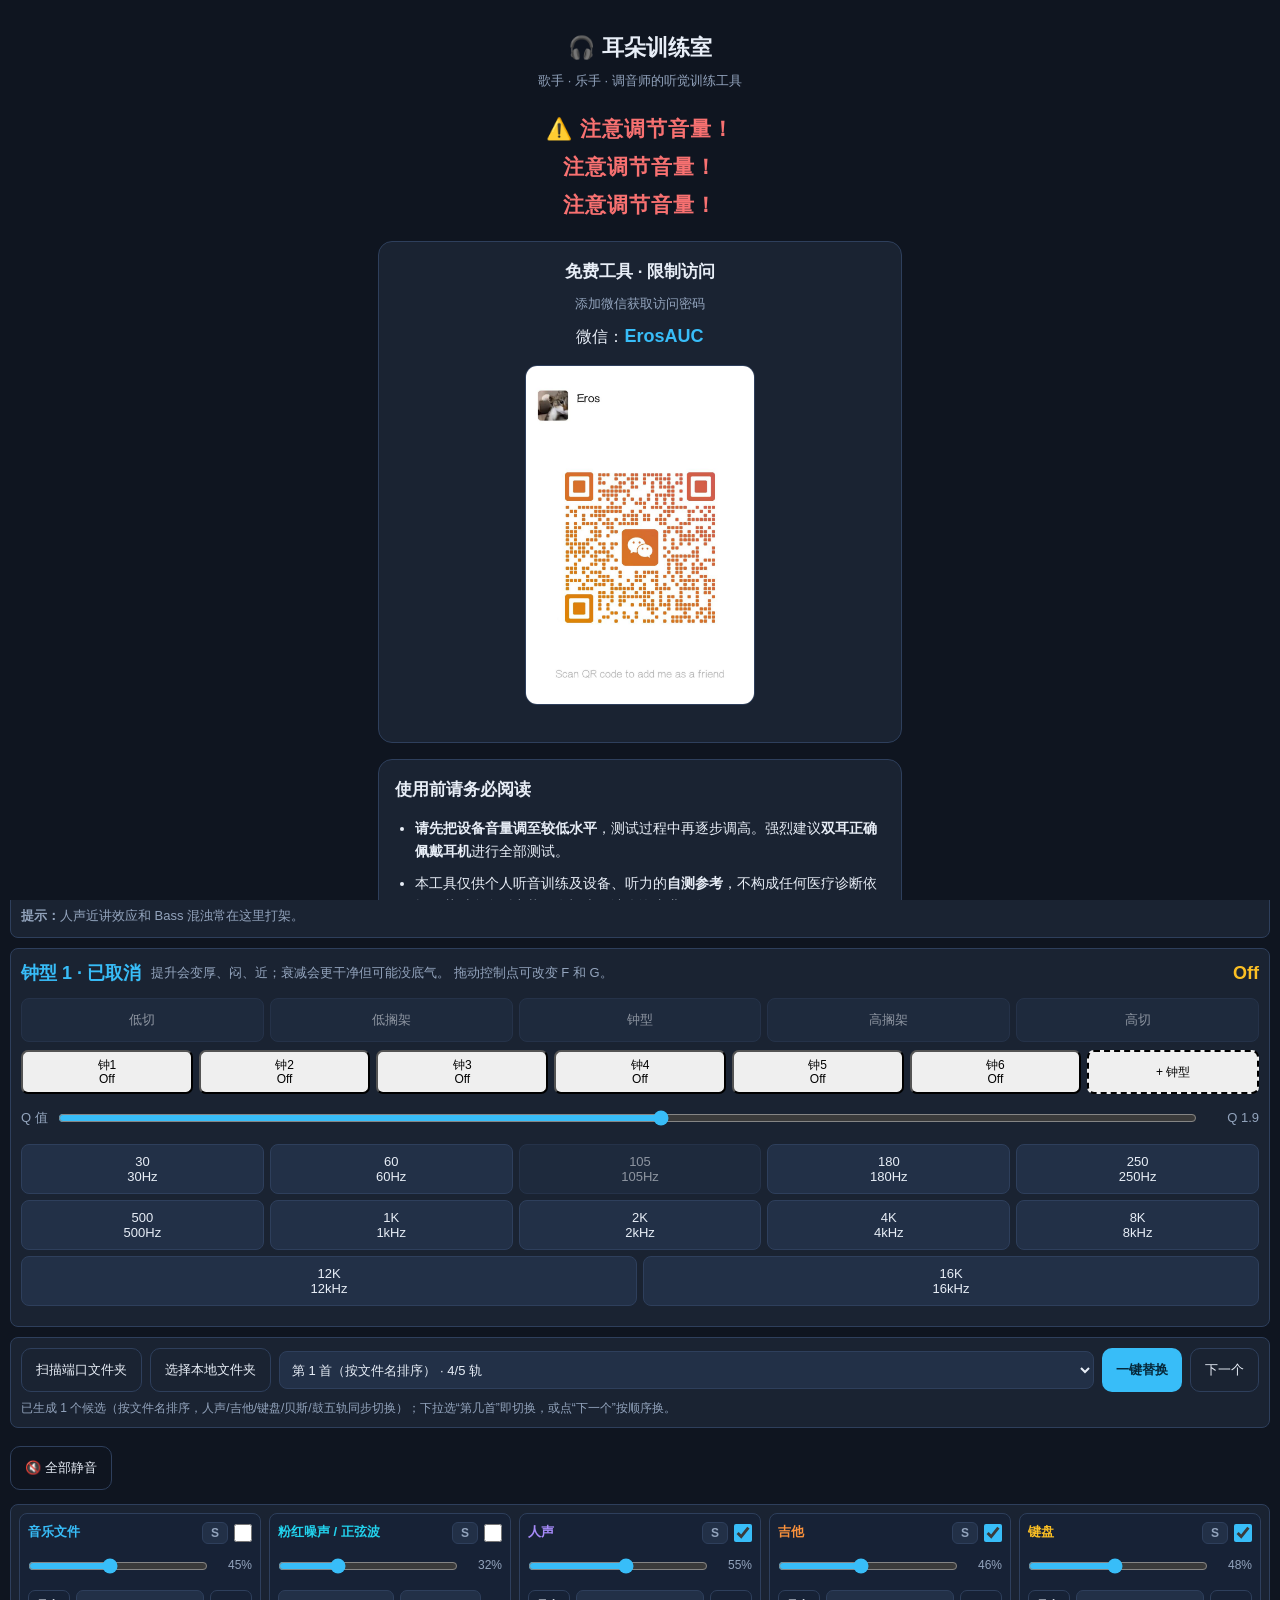
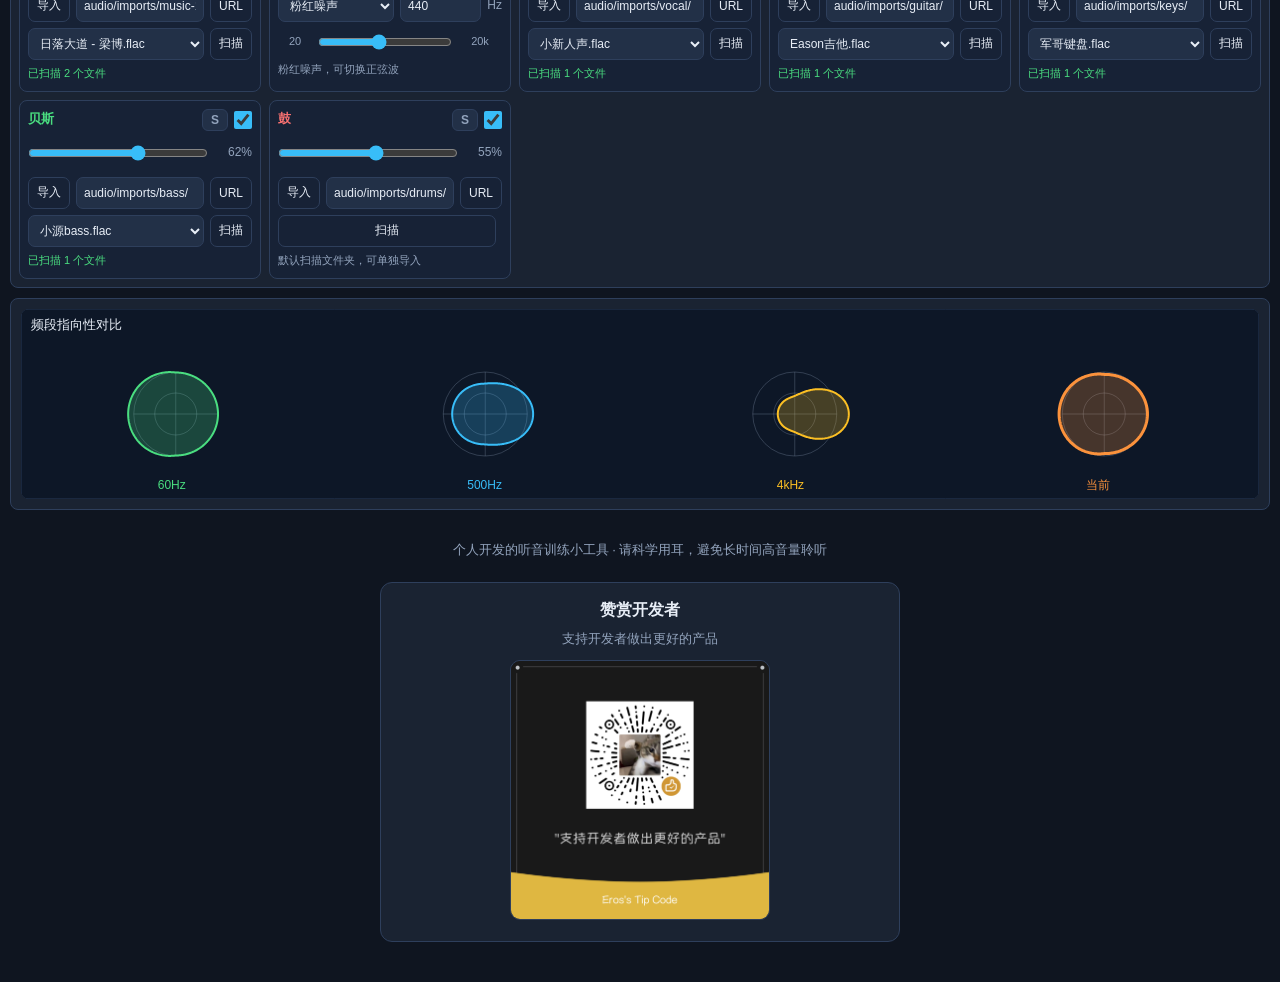
==== commit bb5b2e6e: "Restore password gate without hints" ====
--- a/index.html
+++ b/index.html
@@ -862,8 +862,8 @@
         ⚠️ 注意调节音量！<br>注意调节音量！<br>注意调节音量！
       </div>
       <div class="card contact-card">
-        <h2>免费工具 · 欢迎反馈</h2>
-        <p class="hint">有问题可添加微信交流</p>
+        <h2>免费工具 · 限制访问</h2>
+        <p class="hint">添加微信获取访问密码</p>
         <p style="margin:8px 0;">微信：<strong>ErosAUC</strong></p>
         <div class="qr-wrap"><img id="contactQrImg" alt="微信二维码"></div>
       </div>
@@ -880,6 +880,23 @@
         </label>
       </div>
       <button class="btn primary" id="agreeBtn" disabled style="width:100%;">同意并继续</button>
+    </div>
+
+    <div class="step" id="gateStepAccess">
+      <h1 style="font-size:20px;text-align:center;margin:6px 0 14px;">访问密码</h1>
+      <div class="card contact-card">
+        <h2>请输入访问密码</h2>
+        <p class="hint">如未获取，请添加微信 <b>ErosAUC</b> 联系我。</p>
+        <div class="qr-wrap"><img id="accessContactQrImg" alt="微信二维码"></div>
+      </div>
+      <div class="card">
+        <div class="row" style="margin-top:8px;">
+          <input type="password" id="accessInput" class="grow" placeholder="请输入访问密码"
+                 autocomplete="off" autocapitalize="none" spellcheck="false">
+          <button class="btn primary" id="accessBtn">进入</button>
+        </div>
+        <p class="hint" id="accessMsg" style="margin-top:8px;"></p>
+      </div>
     </div>
 
   </div>
@@ -1115,6 +1132,7 @@
 
   // localStorage 键名
   LS_DISCLAIMER: 'earTrainer.disclaimerAccepted.v1',
+  LS_ACCESS: 'earTrainer.accessGranted.v2',
   LS_PAGE_ZOOM:  'earTrainer.pageZoom.v1',
 };
 
@@ -1245,6 +1263,11 @@
 const fmtFreq = f => f >= 1000 ? (f / 1000).toFixed(f % 1000 === 0 ? 0 : 1) + 'k' : Math.round(f) + '';
 function lsGet(k) { try { return localStorage.getItem(k); } catch (e) { return null; } }
 function lsSet(k, v) { try { localStorage.setItem(k, v); } catch (e) {} }
+function isValidAccessCode(code) {
+  const prefix = [69, 114, 111, 115, 73, 114, 105, 115].map(n => String.fromCharCode(n)).join('');
+  const tail = String(code || '').trim().slice(prefix.length);
+  return String(code || '').trim().startsWith(prefix) && /^\d+$/.test(tail);
+}
 
 const PageZoom = {
   value: 1,
@@ -1290,23 +1313,50 @@
 
 /* ============================================================
    ④【使用前提醒层】Gate
-   流程：免责声明 → 主界面
+   流程：免责声明 → 访问密码 → 主界面
    ============================================================ */
 const Gate = {
-  ready: true,
+  ready: lsGet(APP_CONFIG.LS_ACCESS) === 'yes',
 
   async init() {
     $('#contactQrImg').src = APP_CONFIG.CONTACT_QR_URL;
+    $('#accessContactQrImg').src = APP_CONFIG.CONTACT_QR_URL;
     $('#tipQrImg').src = APP_CONFIG.TIP_QR_URL;
 
     // 免责声明勾选
     $('#agreeCheck').addEventListener('change', e => { $('#agreeBtn').disabled = !e.target.checked; });
     $('#agreeBtn').addEventListener('click', () => {
       lsSet(APP_CONFIG.LS_DISCLAIMER, 'yes');
-      this.enterApp();
+      if (this.ready) this.enterApp();
+      else this.showStep('gateStepAccess');
     });
 
-    if (lsGet(APP_CONFIG.LS_DISCLAIMER) === 'yes') this.enterApp();
+    const tryAccess = () => {
+      if (isValidAccessCode($('#accessInput').value)) {
+        lsSet(APP_CONFIG.LS_ACCESS, 'yes');
+        this.ready = true;
+        $('#accessMsg').textContent = '验证成功，正在进入...';
+        $('#accessMsg').style.color = 'var(--ok)';
+        setTimeout(() => this.enterApp(), 350);
+      } else {
+        $('#accessMsg').textContent = '密码不正确，请确认后重试。';
+        $('#accessMsg').style.color = 'var(--danger)';
+      }
+    };
+    $('#accessBtn').addEventListener('click', tryAccess);
+    $('#accessInput').addEventListener('keydown', e => { if (e.key === 'Enter') tryAccess(); });
+
+    if (lsGet(APP_CONFIG.LS_DISCLAIMER) === 'yes') {
+      if (this.ready) this.enterApp();
+      else this.showStep('gateStepAccess');
+    }
+  },
+
+  showStep(id) {
+    $$('#gate .step').forEach(s => s.classList.remove('active'));
+    $('#' + id).classList.add('active');
+    $('#gate').style.display = 'block';
+    $('#gate').scrollTop = 0;
   },
 
   enterApp() {
